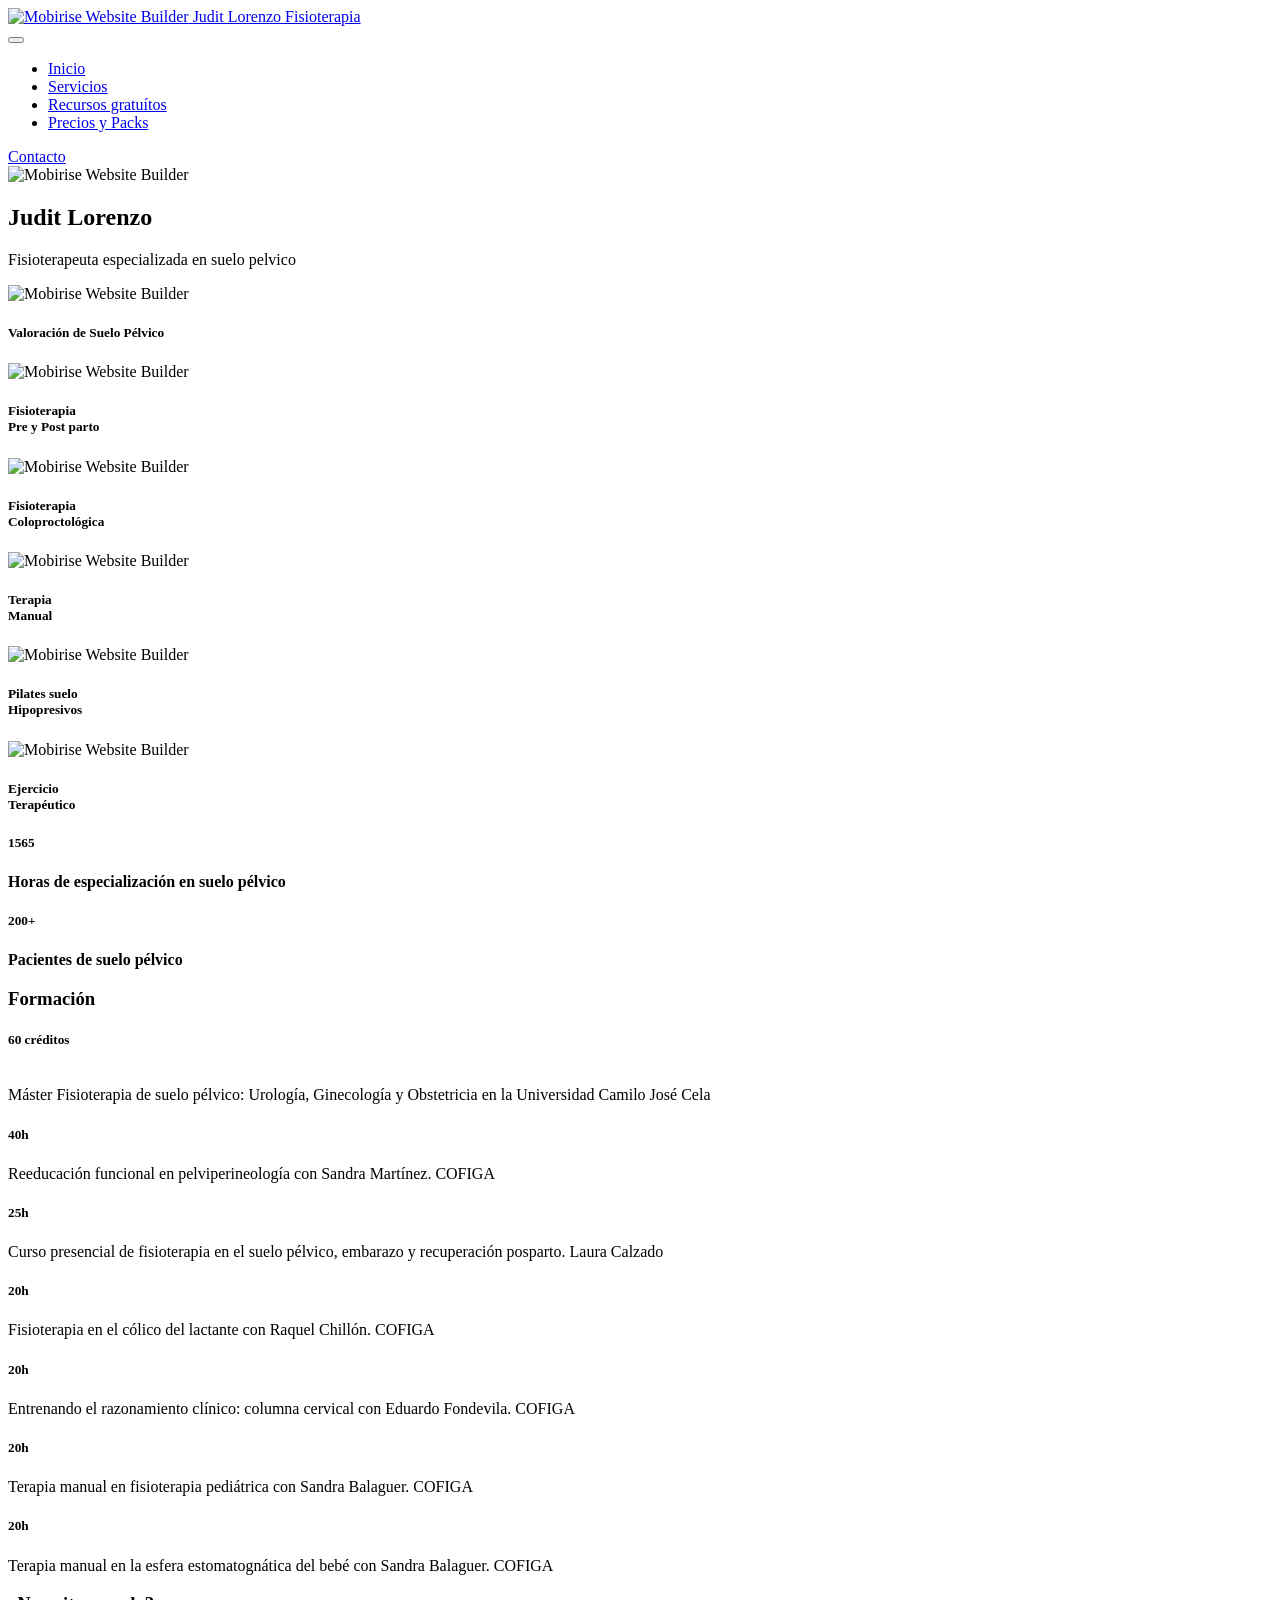
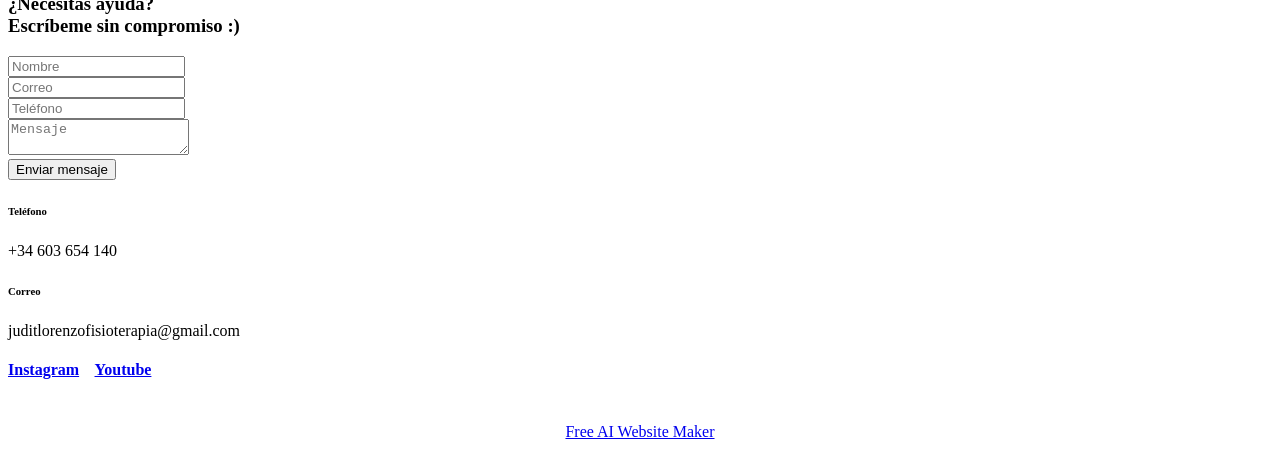
==== index.html @ fe15902c "Add files via upload" ====
<!DOCTYPE html>
<html  >
<head>
  <!-- Site made with Mobirise Website Builder v6.2.0, https://mobirise.com -->
  <meta charset="UTF-8">
  <meta http-equiv="X-UA-Compatible" content="IE=edge">
  <meta name="generator" content="Mobirise v6.2.0, mobirise.com">
  <meta name="viewport" content="width=device-width, initial-scale=1, minimum-scale=1">
  <link rel="shortcut icon" href="assets/images/jtg-logo-vf.png" type="image/x-icon">
  <meta name="description" content="">
  
  
  <title>Home</title>
  <link rel="stylesheet" href="assets/web/assets/mobirise-icons2/mobirise2.css">
  <link rel="stylesheet" href="assets/bootstrap/css/bootstrap.min.css">
  <link rel="stylesheet" href="assets/dropdown/css/style.css">
  <link rel="stylesheet" href="assets/theme/css/style.css">
  <link rel="preload" href="https://fonts.googleapis.com/css?family=Inter+Tight:100,200,300,400,500,600,700,800,900,100i,200i,300i,400i,500i,600i,700i,800i,900i&display=swap" as="style" onload="this.onload=null;this.rel='stylesheet'">
  <noscript><link rel="stylesheet" href="https://fonts.googleapis.com/css?family=Inter+Tight:100,200,300,400,500,600,700,800,900,100i,200i,300i,400i,500i,600i,700i,800i,900i&display=swap"></noscript>
  <link rel="preload" as="style" href="assets/mobirise/css/mbr-additional.css?v=PGxKVr"><link rel="stylesheet" href="assets/mobirise/css/mbr-additional.css?v=PGxKVr" type="text/css">

  
  
  
</head>
<body>
  
  <section data-bs-version="5.1" class="menu menu1 cid-vyQTu5bX63" once="menu" id="menu01-0">
	

	<nav class="navbar navbar-dropdown navbar-fixed-top navbar-expand-lg">
		<div class="container">
			<div class="navbar-brand">
				<span class="navbar-logo">
					<a href="https://mobiri.se">
						<img src="assets/images/jtg-logo-vf.png" alt="Mobirise Website Builder" style="height: 5rem;">
					</a>
				</span>
				<span class="navbar-caption-wrap"><a class="navbar-caption text-black display-4" href="https://mobiri.se">Judit Lorenzo Fisioterapia</a></span>
			</div>
			<button class="navbar-toggler" type="button" data-toggle="collapse" data-bs-toggle="collapse" data-target="#navbarSupportedContent" data-bs-target="#navbarSupportedContent" aria-controls="navbarNavAltMarkup" aria-expanded="false" aria-label="Toggle navigation">
				<div class="hamburger">
					<span></span>
					<span></span>
					<span></span>
					<span></span>
				</div>
			</button>
			<div class="collapse navbar-collapse" id="navbarSupportedContent">
				<ul class="navbar-nav nav-dropdown" data-app-modern-menu="true"><li class="nav-item">
						<a class="nav-link link text-black text-primary display-4" href="index.html">Inicio</a>
					</li>
					
					<li class="nav-item">
						<a class="nav-link link text-black text-primary display-4" href="servicios.html">Servicios</a>
					</li><li class="nav-item"><a class="nav-link link text-black text-primary display-4" href="Recursos gratuitos.html">Recursos gratuítos</a></li><li class="nav-item"><a class="nav-link link text-black text-primary display-4" href="preciosypacks.html">Precios y Packs</a></li></ul>
				
				<div class="navbar-buttons mbr-section-btn"><a class="btn btn-primary display-4" href="https://wa.me/34603654140">Contacto</a></div>
			</div>
		</div>
	</nav>
</section>

<section data-bs-version="5.1" class="header14 cid-vyQWUzgb5Q mbr-fullscreen" id="header14-2">

    

    
    

    <div class="container">
        <div class="row justify-content-center align-items-center">
            <div class="col-12 col-md-4 image-wrapper">
                <img src="assets/images/85119e10-e655-4ad8-b3c2-a283bb774eed-l0-001-26-4-2026-12-4.jpeg" alt="Mobirise Website Builder">
            </div>
            <div class="col-12 col-md">
                <div class="text-wrapper">
                    <h1 class="mbr-section-title mbr-fonts-style mb-3 display-2"><strong>Judit Lorenzo</strong></h1>
                    <p class="mbr-text mbr-fonts-style display-7">
                        Fisioterapeuta especializada en suelo pelvico</p>
                    
                </div>
            </div>
        </div>
    </div>
</section>

<section data-bs-version="5.1" class="features13 start cid-vyQYqeaRl0" id="features013-4">
    

<div class="container-fluid">
  <div class="row justify-content-center">
    <div class="col-12 content-head">
      
    </div>
  </div>
  <div class="row mbr-section-content">
    <div class="item features-image col-6 col-md-4 col-lg-2">
      <div class="item-wrapper">
        <div class="item-img">
          <img src="assets/images/sp-1.jpeg" alt="Mobirise Website Builder" title="" data-slide-to="0" data-bs-slide-to="0">
        </div>
        <div class="item-content align-left mt-3">
          <h5 class="item-title mbr-fonts-style mb-3 display-7">
            <strong>Valoración de Suelo&nbsp;</strong><strong>Pélvico</strong></h5>
          
          
        </div>
        
      </div>
    </div>
    <div class="item features-image col-6 col-md-4 col-lg-2">
      <div class="item-wrapper">
        <div class="item-img">
          <img src="assets/images/imagen1.png" alt="Mobirise Website Builder" title="" data-slide-to="1" data-bs-slide-to="1">
        </div>
        <div class="item-content align-left mt-3">
          <h5 class="item-title mbr-fonts-style mb-3 display-7">
            <strong>Fisioterapia</strong><br><strong>Pre y Post parto</strong></h5>
          
          
        </div>
        
      </div>
    </div>
    <div class="item features-image col-6 col-md-4 col-lg-2">
      <div class="item-wrapper">
        <div class="item-img">
          <img src="assets/images/masaje-teraputico-abdominal-clido.png" alt="Mobirise Website Builder" title="" data-slide-to="2" data-bs-slide-to="2">
        </div>
        <div class="item-content align-left mt-3">
          <h5 class="item-title mbr-fonts-style mb-3 display-7">
            <strong>Fisioterapia&nbsp;</strong><br><strong>Coloproctológica</strong></h5>
          
          
        </div>
        
      </div>
    </div>
    <div class="item features-image col-6 col-md-4 col-lg-2">
      <div class="item-wrapper">
        <div class="item-img">
          <img src="assets/images/mbr.jpg" alt="Mobirise Website Builder" title="" data-slide-to="3" data-bs-slide-to="3">
        </div>
        <div class="item-content align-left mt-3">
          <h5 class="item-title mbr-fonts-style mb-3 display-7">
            <strong>Terapia&nbsp;</strong><br><strong>Manual</strong></h5>
          
          
        </div>
        
      </div>
    </div>
    <div class="item features-image col-6 col-md-4 col-lg-2">
      <div class="item-wrapper">
        <div class="item-img">
          <img src="assets/images/whatsapp-image-2026-08-06-at-20.49.20.jpeg" alt="Mobirise Website Builder" title="" data-slide-to="4" data-bs-slide-to="4">
        </div>
        <div class="item-content align-left mt-3">
          <h5 class="item-title mbr-fonts-style mb-3 display-7"><strong>Pilates&nbsp;</strong><strong>suelo</strong><br><strong>Hipopresivos</strong></h5>
          
          
        </div>
        
      </div>
    </div>
    <div class="item features-image col-6 col-md-4 col-lg-2">
      <div class="item-wrapper">
        <div class="item-img">
          <img src="assets/images/whatsapp-image-2026-10-28-at-09.52.08.jpeg" alt="Mobirise Website Builder" title="" data-slide-to="5" data-bs-slide-to="5">
        </div>
        <div class="item-content align-left mt-3">
          <h5 class="item-title mbr-fonts-style mb-3 display-7">
            <strong>Ejercicio&nbsp;</strong><br><strong>Terapéutico</strong></h5>
          
          
        </div>
        
      </div>
    </div>

  </div>
</div>
</section>

<section data-bs-version="5.1" class="features10 cid-vzcuBkKwJf" id="features010-1j">
  

  
  
  <div class="container">
    
    <div class="row">
      <div class="item features-without-image col-12 col-md-6 col-lg-6">
        <div class="item-wrapper">
          <div class="card-box align-left">
            
            <h5 class="card-title mbr-fonts-style display-1">
              <strong>1565</strong>
            </h5>
            <p class="card-text mbr-fonts-style mb-3 display-7"><strong>
              Horas de especialización en suelo pélvico
            </strong></p>
            
          </div>
        </div>
      </div>
      
      <div class="item features-without-image col-12 col-md-6 col-lg-6">
        <div class="item-wrapper">
          <div class="card-box align-left">
            
            <h5 class="card-title mbr-fonts-style display-1">
              <strong>200+</strong></h5>
            <p class="card-text mbr-fonts-style mb-3 display-7"><strong>
              Pacientes de suelo pélvico
            </strong></p>
            
          </div>
        </div>
      </div>
    </div>
  </div>
</section>

<section data-bs-version="5.1" class="list03 cid-vzatIzhIYm" id="list03-t">
  
  <div class="container">
    <div class="row justify-content-center">
      <div class="col-12 mb-5 content-head">
        <h3 class="mbr-section-title mbr-fonts-style align-center mb-0 display-2">
          <strong>Formación</strong></h3>
        
      </div>
    </div>

    <div class="row justify-content-left item features-without-image mt-0 mb-5 active">
      <div class="col-12 col-md-12 col-lg-3">
        <h5 class="mbr-card-title mbr-fonts-style mt-0 mb-3 display-7"><strong>60 créditos</strong><strong><br></strong><strong><br></strong></h5>
      </div>
      <div class="col-md-12 col-lg-8 item-wrapper">
        <p class="mbr-text mbr-fonts-style mt-0 mb-0 display-7">
          Máster Fisioterapia de suelo pélvico: Urología, Ginecología y Obstetricia en la Universidad Camilo José Cela
        </p>
      </div>
    </div>
    <div class="row justify-content-left item features-without-image mt-0 mb-5">
      <div class="col-12 col-md-12 col-lg-3">
        <h5 class="mbr-card-title mbr-fonts-style mt-0 mb-3 display-7">
          <strong>40h</strong></h5>
      </div>
      <div class="col-md-12 col-lg-8 item-wrapper">
        <p class="mbr-text mbr-fonts-style mt-0 mb-0 display-7">
          Reeducación funcional en pelviperineología con Sandra Martínez. COFIGA</p>
      </div>
    </div>
    <div class="row justify-content-left item features-without-image mt-0 mb-5">
      <div class="col-12 col-md-12 col-lg-3">
        <h5 class="mbr-card-title mbr-fonts-style mt-0 mb-3 display-7">
          <strong>25h</strong></h5>
      </div>
      <div class="col-md-12 col-lg-8 item-wrapper">
        <p class="mbr-text mbr-fonts-style mt-0 mb-0 display-7">Curso presencial de fisioterapia en el suelo pélvico, embarazo y recuperación posparto. Laura Calzado<a href="http://mobiri.se" class="text-black"><br></a>
        </p>
      </div>
    </div><div class="row justify-content-left item features-without-image mt-0 mb-5">
      <div class="col-12 col-md-12 col-lg-3">
        <h5 class="mbr-card-title mbr-fonts-style mt-0 mb-3 display-7">
          <strong>20h</strong></h5>
      </div>
      <div class="col-md-12 col-lg-8 item-wrapper">
        <p class="mbr-text mbr-fonts-style mt-0 mb-0 display-7">Fisioterapia en el cólico del lactante con Raquel Chillón. COFIGA<a href="http://mobiri.se" class="text-black"><br></a>
        </p>
      </div>
    </div><div class="row justify-content-left item features-without-image mt-0 mb-5">
      <div class="col-12 col-md-12 col-lg-3">
        <h5 class="mbr-card-title mbr-fonts-style mt-0 mb-3 display-7">
          <strong>20h</strong></h5>
      </div>
      <div class="col-md-12 col-lg-8 item-wrapper">
        <p class="mbr-text mbr-fonts-style mt-0 mb-0 display-7">Entrenando el razonamiento clínico: columna cervical con Eduardo Fondevila. COFIGA<a href="http://mobiri.se" class="text-black"><br></a>
        </p>
      </div>
    </div><div class="row justify-content-left item features-without-image mt-0 mb-5">
      <div class="col-12 col-md-12 col-lg-3">
        <h5 class="mbr-card-title mbr-fonts-style mt-0 mb-3 display-7">
          <strong>20h</strong></h5>
      </div>
      <div class="col-md-12 col-lg-8 item-wrapper">
        <p class="mbr-text mbr-fonts-style mt-0 mb-0 display-7">Terapia manual en fisioterapia pediátrica con Sandra Balaguer. COFIGA<a href="http://mobiri.se" class="text-black"><br></a>
        </p>
      </div>
    </div><div class="row justify-content-left item features-without-image mt-0 mb-5">
      <div class="col-12 col-md-12 col-lg-3">
        <h5 class="mbr-card-title mbr-fonts-style mt-0 mb-3 display-7">
          <strong>20h</strong></h5>
      </div>
      <div class="col-md-12 col-lg-8 item-wrapper">
        <p class="mbr-text mbr-fonts-style mt-0 mb-0 display-7">Terapia manual en la esfera estomatognática del bebé con Sandra Balaguer. COFIGA<a href="http://mobiri.se" class="text-black"><br></a>
        </p>
      </div>
    </div>

  </div>
</section>

<section data-bs-version="5.1" class="form5 cid-vyR4i1MMKw" id="form02-8">
    
    
    <div class="container">
        <div class="row justify-content-center">
            <div class="col-12 content-head">
                <div class="mbr-section-head mb-5">
                    <h3 class="mbr-section-title mbr-fonts-style align-center mb-0 display-5">
                        <strong>¿Necesitas ayuda?</strong><br><strong>Escríbeme sin compromiso :)</strong></h3>
                    
                </div>
            </div>
        </div>
        <div class="row justify-content-center">
            <div class="col-lg-8 mx-auto mbr-form" data-form-type="formoid">
                <form action="https://mobirise.eu/" method="POST" class="mbr-form form-with-styler" data-form-title="Form Name"><input type="hidden" name="email" data-form-email="true" value="kMcA92VhmHOfBrlUn6KtaJfV3tLGdIR4Z+uISLreZ6bgMjOB5z/FW7j7rMlIwLs6tcYVinYols1IM6iJmzIeqPniiqkHa5W0nulYJ3Y3qZzkjA7Ic03p7k1HeWoVJUF7">
                    <div class="row">
                        <div hidden="hidden" data-form-alert="" class="alert alert-success col-12">Enhorabuena por dar este paso! Contestaremos lo antes posible :)</div>
                        <div hidden="hidden" data-form-alert-danger="" class="alert alert-danger col-12">
                            Oops...! some problem!
                        </div>
                    </div>
                    <div class="dragArea row">
                        <div class="col-md col-sm-12 form-group mb-3" data-for="name">
                            <input type="text" name="name" placeholder="Nombre" data-form-field="name" class="form-control" value="" id="name-form02-8">
                        </div>
                        <div class="col-md col-sm-12 form-group mb-3" data-for="email">
                            <input type="email" name="email" placeholder="Correo" data-form-field="email" class="form-control" value="" id="email-form02-8">
                        </div>
                        <div class="col-12 form-group mb-3" data-for="phone">
                            <input type="tel" name="phone" placeholder="Teléfono" data-form-field="phone" class="form-control" value="" id="phone-form02-8">
                        </div>
                        <div class="col-12 form-group mb-3" data-for="textarea">
                            <textarea name="textarea" placeholder="Mensaje" data-form-field="textarea" class="form-control" id="textarea-form02-8"></textarea>
                        </div>
                        <div class="col-lg-12 col-md-12 col-sm-12 align-center mbr-section-btn"><button type="submit" class="btn btn-primary display-7">Enviar mensaje</button></div>
                    </div>
                </form>
            </div>
        </div>
    </div>
</section>

<section data-bs-version="5.1" class="contacts01 cid-vyR4eeDBc5" id="contacts01-6">
    

    
    
    <div class="container">
        <div class="row justify-content-center">
            <div class="col-12 content-head">
                
            </div>
        </div>
        <div class="row">
            <div class="item features-without-image col-12 col-md-6 active">
                <div class="item-wrapper">
                    <div class="text-wrapper">
                        <h6 class="card-title mbr-fonts-style mb-3 display-5">
                            <strong>Teléfono</strong></h6>
                        <p class="mbr-text mbr-fonts-style display-7">+34 603 654 140</p>
                    </div>
                </div>
            </div>
            <div class="item features-without-image col-12 col-md-6">
                <div class="item-wrapper">
                    <div class="text-wrapper">
                        <h6 class="card-title mbr-fonts-style mb-3 display-5">
                            <strong>Correo</strong></h6>
                        <p class="mbr-text mbr-fonts-style display-7">juditlorenzofisioterapia@gmail.com</p>
                    </div>
                </div>
            </div>
            
            
        </div>
    </div>
</section>

<section data-bs-version="5.1" class="article11 cid-vzcldWIIG2" id="article11-14">
    

    
    
    <div class="container">
        <div class="row justify-content-center">
            <div class="title col-md-12 col-lg-10">
                
                <h4 class="mbr-section-subtitle align-center mbr-fonts-style mt-4 display-7"><p><a href="https://www.instagram.com/judit.fisio/" class="text-black" target="_blank">Instagram</a>&nbsp;&nbsp;&nbsp;&nbsp;<a href="https://youtube.com/@juditlorenzofisioterapia?si=HVAIcU7Gv_GedjCY" class="text-black" target="_blank">Youtube</a></p></h4>
                
            </div>
        </div>
    </div>
</section><section class="display-7" style="padding: 0;align-items: center;justify-content: center;flex-wrap: wrap;    align-content: center;display: flex;position: relative;height: 4rem;"><a href="https://mobiri.se/" style="flex: 1 1;height: 4rem;position: absolute;width: 100%;z-index: 1;"><img alt="" style="height: 4rem;" src="[data-uri]"></a><p style="margin: 0;text-align: center;" class="display-7">&#8204;</p><a style="z-index:1" href="https://mobirise.com/builder/ai-website-maker.html">Free AI Website Maker</a></section><script src="assets/bootstrap/js/bootstrap.bundle.min.js"></script>  <script src="assets/smoothscroll/smooth-scroll.js"></script>  <script src="assets/ytplayer/index.js"></script>  <script src="assets/dropdown/js/navbar-dropdown.js"></script>  <script src="assets/theme/js/script.js"></script>  <script src="assets/formoid/formoid.min.js"></script>  
  
  
</body>
</html>
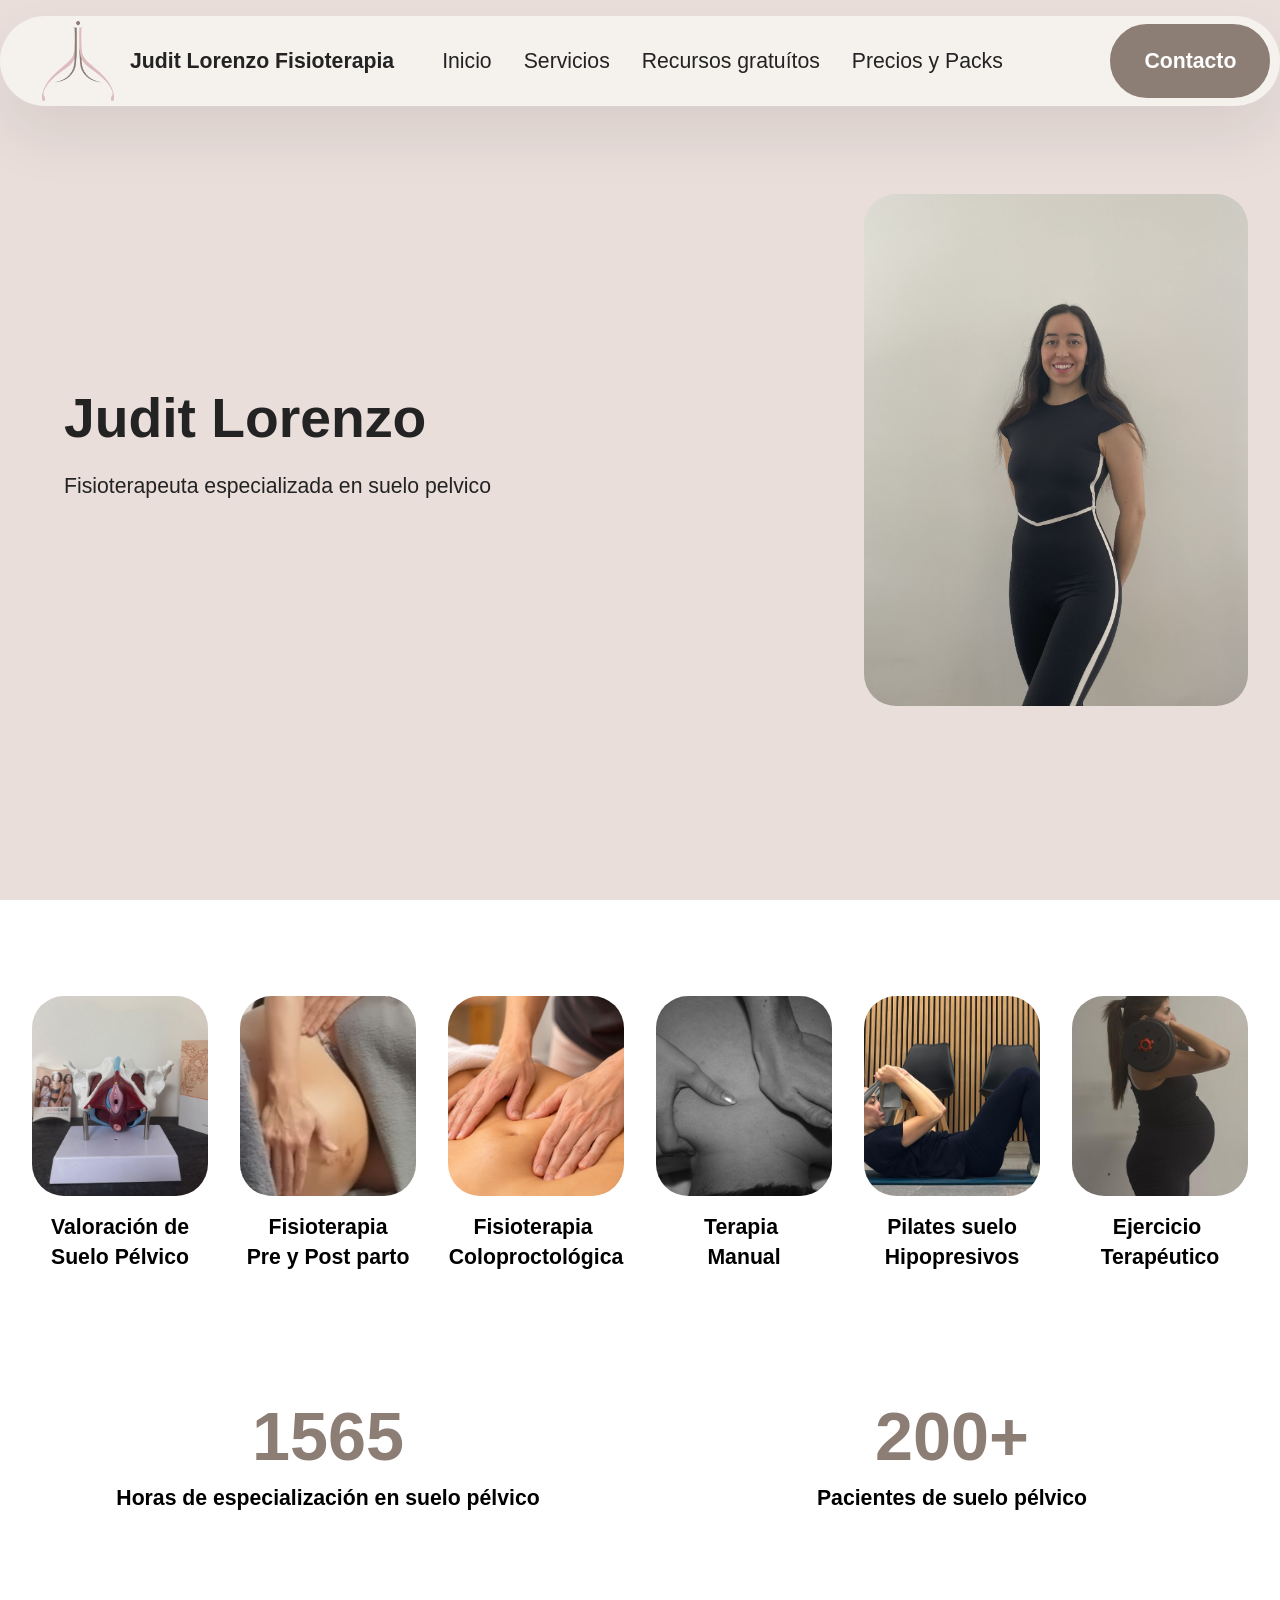
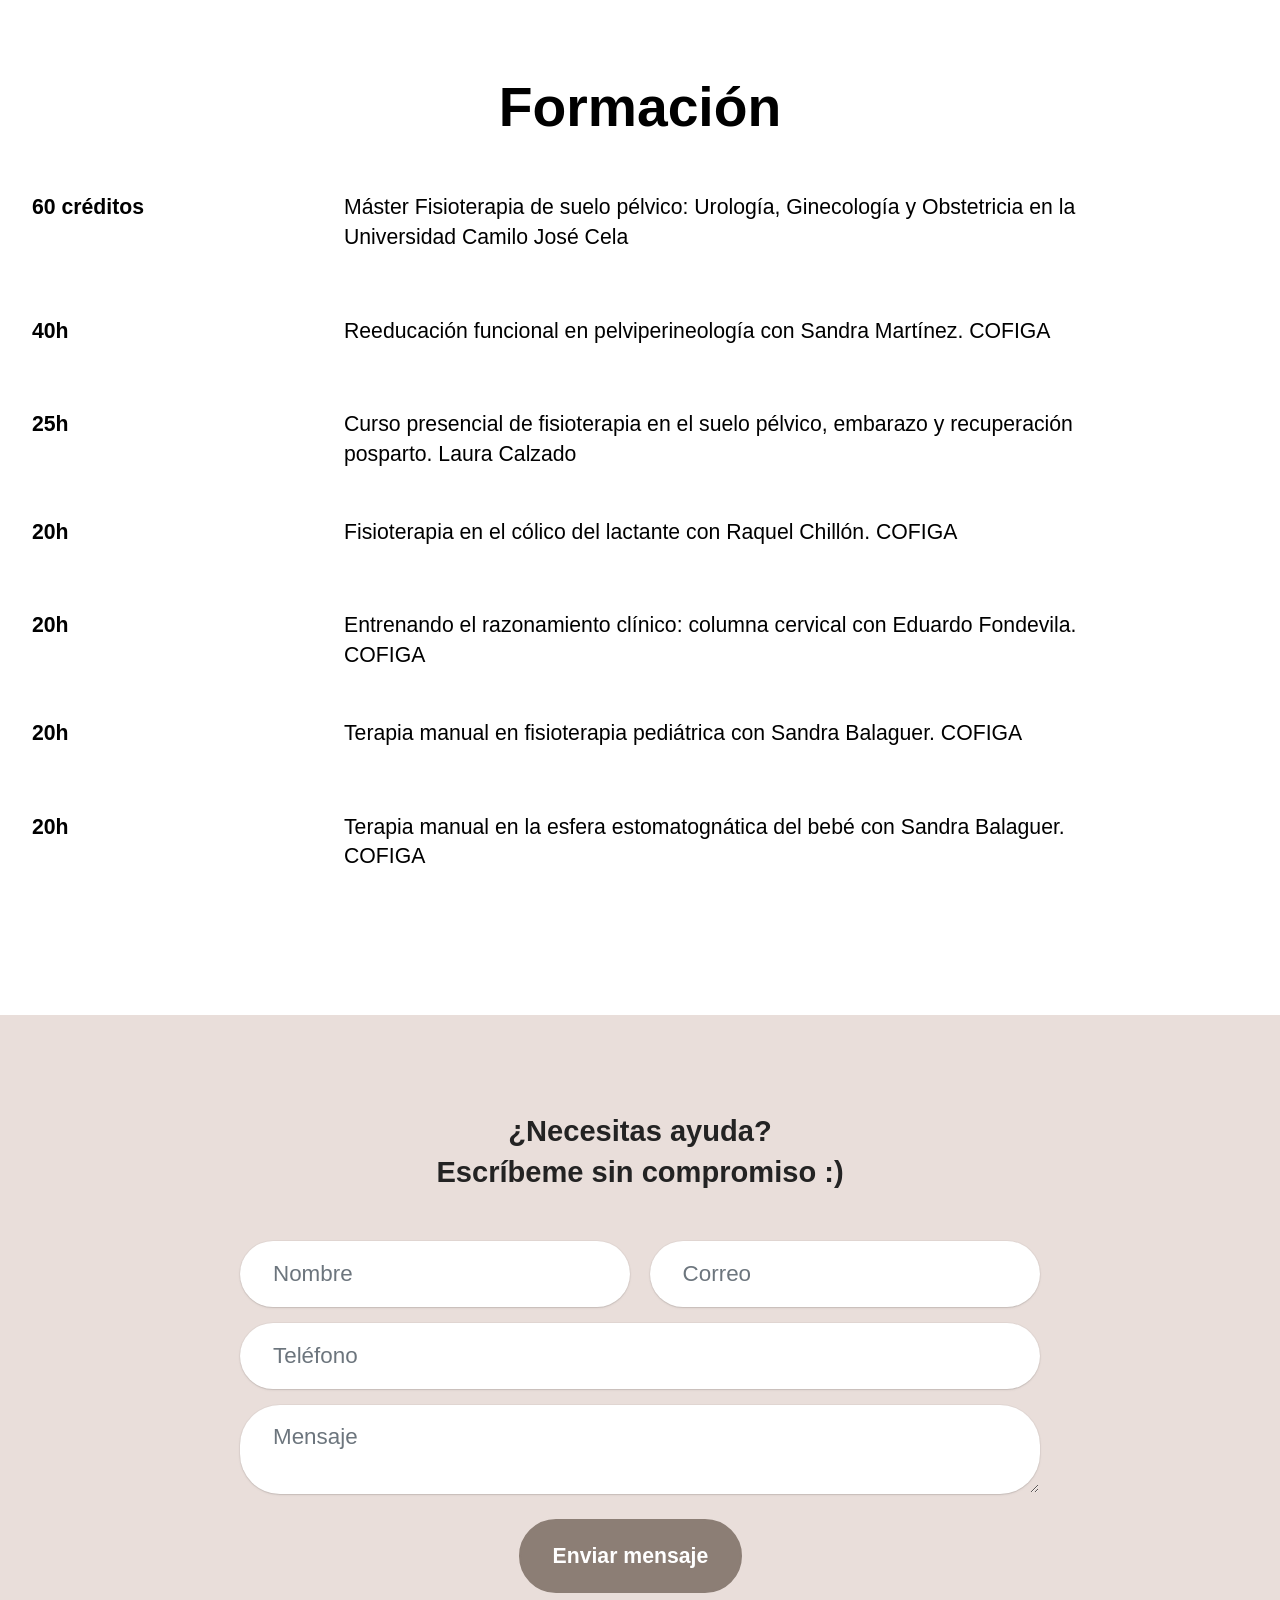
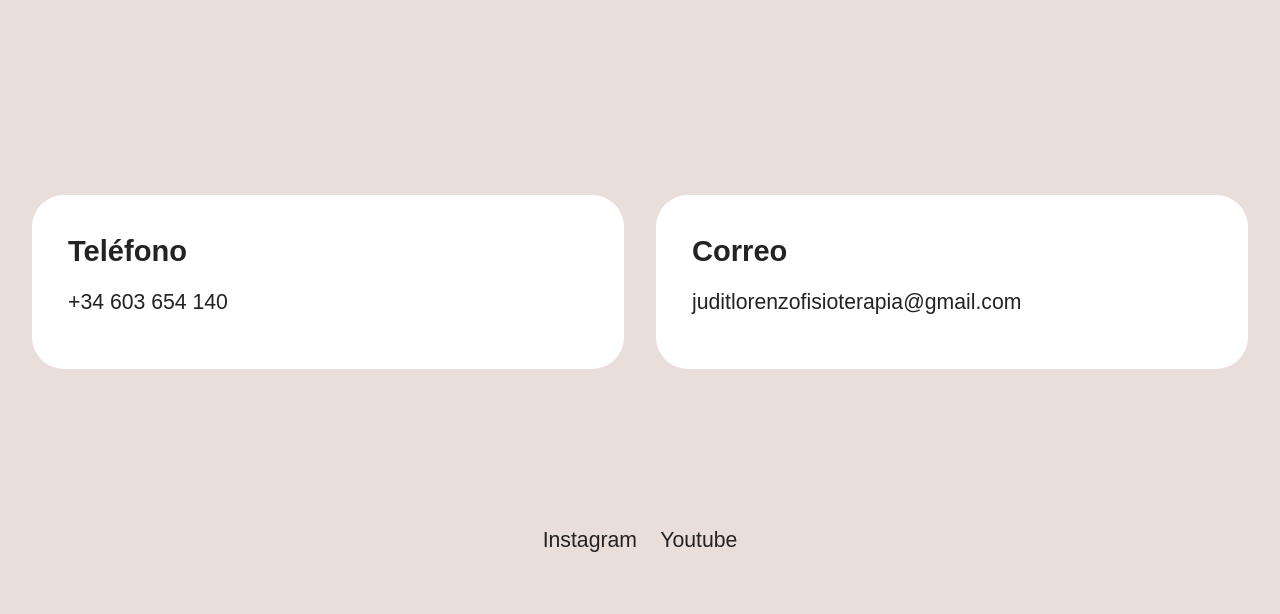
==== commit 446b18dd: "index.html" ====
--- a/index.html
+++ b/index.html
@@ -32,7 +32,7 @@
 		<div class="container">
 			<div class="navbar-brand">
 				<span class="navbar-logo">
-					<a href="https://mobiri.se">
+					<a href="index.html">
 						<img src="assets/images/jtg-logo-vf.png" alt="Mobirise Website Builder" style="height: 5rem;">
 					</a>
 				</span>
@@ -397,8 +397,8 @@
             </div>
         </div>
     </div>
-</section><section class="display-7" style="padding: 0;align-items: center;justify-content: center;flex-wrap: wrap;    align-content: center;display: flex;position: relative;height: 4rem;"><a href="https://mobiri.se/" style="flex: 1 1;height: 4rem;position: absolute;width: 100%;z-index: 1;"><img alt="" style="height: 4rem;" src="[data-uri]"></a><p style="margin: 0;text-align: center;" class="display-7">&#8204;</p><a style="z-index:1" href="https://mobirise.com/builder/ai-website-maker.html">Free AI Website Maker</a></section><script src="assets/bootstrap/js/bootstrap.bundle.min.js"></script>  <script src="assets/smoothscroll/smooth-scroll.js"></script>  <script src="assets/ytplayer/index.js"></script>  <script src="assets/dropdown/js/navbar-dropdown.js"></script>  <script src="assets/theme/js/script.js"></script>  <script src="assets/formoid/formoid.min.js"></script>  
+<script src="assets/bootstrap/js/bootstrap.bundle.min.js"></script>  <script src="assets/smoothscroll/smooth-scroll.js"></script>  <script src="assets/ytplayer/index.js"></script>  <script src="assets/dropdown/js/navbar-dropdown.js"></script>  <script src="assets/theme/js/script.js"></script>  <script src="assets/formoid/formoid.min.js"></script>  
   
   
 </body>
-</html>+</html>
--- a/assets/web/assets/mobirise-icons2/mobirise2.css
+++ b/assets/web/assets/mobirise-icons2/mobirise2.css
@@ -0,0 +1,499 @@
+@font-face {
+  font-family: 'Moririse2';
+  font-display: swap;
+  src:  url('mobirise2.eot?f2bix4');
+  src:  url('mobirise2.eot?f2bix4#iefix') format('embedded-opentype'),
+    url('mobirise2.woff2?f2bix4') format('woff2'),
+    url('mobirise2.woff?f2bix4') format('woff'),
+    url('mobirise2.ttf?f2bix4') format('truetype'),
+    url('mobirise2.svg?f2bix4#mobirise2') format('svg');
+  font-weight: normal;
+  font-style: normal;
+}
+
+[class^="mobi-"], [class*=" mobi-"] {
+  /* use !important to prevent issues with browser extensions that change fonts */
+  font-family: 'Moririse2' !important;
+  speak: none;
+  font-style: normal;
+  font-weight: normal;
+  font-variant: normal;
+  text-transform: none;
+  line-height: 1;
+
+  /* Better Font Rendering =========== */
+  -webkit-font-smoothing: antialiased;
+  -moz-osx-font-smoothing: grayscale;
+}
+
+.mobi-mbri-add-submenu:before {
+  content: "\e900";
+}
+.mobi-mbri-alert:before {
+  content: "\e901";
+}
+.mobi-mbri-align-center:before {
+  content: "\e902";
+}
+.mobi-mbri-align-justify:before {
+  content: "\e903";
+}
+.mobi-mbri-align-left:before {
+  content: "\e904";
+}
+.mobi-mbri-align-right:before {
+  content: "\e905";
+}
+.mobi-mbri-android:before {
+  content: "\e906";
+}
+.mobi-mbri-apple:before {
+  content: "\e907";
+}
+.mobi-mbri-arrow-down:before {
+  content: "\e908";
+}
+.mobi-mbri-arrow-next:before {
+  content: "\e909";
+}
+.mobi-mbri-arrow-prev:before {
+  content: "\e90a";
+}
+.mobi-mbri-arrow-up:before {
+  content: "\e90b";
+}
+.mobi-mbri-bold:before {
+  content: "\e90c";
+}
+.mobi-mbri-bookmark:before {
+  content: "\e90d";
+}
+.mobi-mbri-bootstrap:before {
+  content: "\e90e";
+}
+.mobi-mbri-briefcase:before {
+  content: "\e90f";
+}
+.mobi-mbri-browse:before {
+  content: "\e910";
+}
+.mobi-mbri-bulleted-list:before {
+  content: "\e911";
+}
+.mobi-mbri-calendar:before {
+  content: "\e912";
+}
+.mobi-mbri-camera:before {
+  content: "\e913";
+}
+.mobi-mbri-cart-add:before {
+  content: "\e914";
+}
+.mobi-mbri-cart-full:before {
+  content: "\e915";
+}
+.mobi-mbri-cash:before {
+  content: "\e916";
+}
+.mobi-mbri-change-style:before {
+  content: "\e917";
+}
+.mobi-mbri-chat:before {
+  content: "\e918";
+}
+.mobi-mbri-clock:before {
+  content: "\e919";
+}
+.mobi-mbri-close:before {
+  content: "\e91a";
+}
+.mobi-mbri-cloud:before {
+  content: "\e91b";
+}
+.mobi-mbri-code:before {
+  content: "\e91c";
+}
+.mobi-mbri-contact-form:before {
+  content: "\e91d";
+}
+.mobi-mbri-credit-card:before {
+  content: "\e91e";
+}
+.mobi-mbri-cursor-click:before {
+  content: "\e91f";
+}
+.mobi-mbri-cust-feedback:before {
+  content: "\e920";
+}
+.mobi-mbri-database:before {
+  content: "\e921";
+}
+.mobi-mbri-delivery:before {
+  content: "\e922";
+}
+.mobi-mbri-desktop:before {
+  content: "\e923";
+}
+.mobi-mbri-devices:before {
+  content: "\e924";
+}
+.mobi-mbri-down:before {
+  content: "\e925";
+}
+.mobi-mbri-download-2:before {
+  content: "\e926";
+}
+.mobi-mbri-download:before {
+  content: "\e927";
+}
+.mobi-mbri-drag-n-drop-2:before {
+  content: "\e928";
+}
+.mobi-mbri-drag-n-drop:before {
+  content: "\e929";
+}
+.mobi-mbri-edit-2:before {
+  content: "\e92a";
+}
+.mobi-mbri-edit:before {
+  content: "\e92b";
+}
+.mobi-mbri-error:before {
+  content: "\e92c";
+}
+.mobi-mbri-extension:before {
+  content: "\e92d";
+}
+.mobi-mbri-features:before {
+  content: "\e92e";
+}
+.mobi-mbri-file:before {
+  content: "\e92f";
+}
+.mobi-mbri-flag:before {
+  content: "\e930";
+}
+.mobi-mbri-folder:before {
+  content: "\e931";
+}
+.mobi-mbri-gift:before {
+  content: "\e932";
+}
+.mobi-mbri-github:before {
+  content: "\e933";
+}
+.mobi-mbri-globe-2:before {
+  content: "\e934";
+}
+.mobi-mbri-globe:before {
+  content: "\e935";
+}
+.mobi-mbri-growing-chart:before {
+  content: "\e936";
+}
+.mobi-mbri-hearth:before {
+  content: "\e937";
+}
+.mobi-mbri-help:before {
+  content: "\e938";
+}
+.mobi-mbri-home:before {
+  content: "\e939";
+}
+.mobi-mbri-hot-cup:before {
+  content: "\e93a";
+}
+.mobi-mbri-idea:before {
+  content: "\e93b";
+}
+.mobi-mbri-image-gallery:before {
+  content: "\e93c";
+}
+.mobi-mbri-image-slider:before {
+  content: "\e93d";
+}
+.mobi-mbri-info:before {
+  content: "\e93e";
+}
+.mobi-mbri-italic:before {
+  content: "\e93f";
+}
+.mobi-mbri-key:before {
+  content: "\e940";
+}
+.mobi-mbri-laptop:before {
+  content: "\e941";
+}
+.mobi-mbri-layers:before {
+  content: "\e942";
+}
+.mobi-mbri-left-right:before {
+  content: "\e943";
+}
+.mobi-mbri-left:before {
+  content: "\e944";
+}
+.mobi-mbri-letter:before {
+  content: "\e945";
+}
+.mobi-mbri-like:before {
+  content: "\e946";
+}
+.mobi-mbri-link:before {
+  content: "\e947";
+}
+.mobi-mbri-lock:before {
+  content: "\e948";
+}
+.mobi-mbri-login:before {
+  content: "\e949";
+}
+.mobi-mbri-logout:before {
+  content: "\e94a";
+}
+.mobi-mbri-magic-stick:before {
+  content: "\e94b";
+}
+.mobi-mbri-map-pin:before {
+  content: "\e94c";
+}
+.mobi-mbri-menu:before {
+  content: "\e94d";
+}
+.mobi-mbri-mobile-2:before {
+  content: "\e94e";
+}
+.mobi-mbri-mobile-horizontal:before {
+  content: "\e94f";
+}
+.mobi-mbri-mobile:before {
+  content: "\e950";
+}
+.mobi-mbri-mobirise:before {
+  content: "\e951";
+}
+.mobi-mbri-more-horizontal:before {
+  content: "\e952";
+}
+.mobi-mbri-more-vertical:before {
+  content: "\e953";
+}
+.mobi-mbri-music:before {
+  content: "\e954";
+}
+.mobi-mbri-new-file:before {
+  content: "\e955";
+}
+.mobi-mbri-numbered-list:before {
+  content: "\e956";
+}
+.mobi-mbri-opened-folder:before {
+  content: "\e957";
+}
+.mobi-mbri-pages:before {
+  content: "\e958";
+}
+.mobi-mbri-paper-plane:before {
+  content: "\e959";
+}
+.mobi-mbri-paperclip:before {
+  content: "\e95a";
+}
+.mobi-mbri-phone:before {
+  content: "\e95b";
+}
+.mobi-mbri-photo:before {
+  content: "\e95c";
+}
+.mobi-mbri-photos:before {
+  content: "\e95d";
+}
+.mobi-mbri-pin:before {
+  content: "\e95e";
+}
+.mobi-mbri-play:before {
+  content: "\e95f";
+}
+.mobi-mbri-plus:before {
+  content: "\e960";
+}
+.mobi-mbri-preview:before {
+  content: "\e961";
+}
+.mobi-mbri-print:before {
+  content: "\e962";
+}
+.mobi-mbri-protect:before {
+  content: "\e963";
+}
+.mobi-mbri-question:before {
+  content: "\e964";
+}
+.mobi-mbri-quote-left:before {
+  content: "\e965";
+}
+.mobi-mbri-quote-right:before {
+  content: "\e966";
+}
+.mobi-mbri-redo:before {
+  content: "\e967";
+}
+.mobi-mbri-refresh:before {
+  content: "\e968";
+}
+.mobi-mbri-responsive-2:before {
+  content: "\e969";
+}
+.mobi-mbri-responsive:before {
+  content: "\e96a";
+}
+.mobi-mbri-right:before {
+  content: "\e96b";
+}
+.mobi-mbri-rocket:before {
+  content: "\e96c";
+}
+.mobi-mbri-sad-face:before {
+  content: "\e96d";
+}
+.mobi-mbri-sale:before {
+  content: "\e96e";
+}
+.mobi-mbri-save:before {
+  content: "\e96f";
+}
+.mobi-mbri-search:before {
+  content: "\e970";
+}
+.mobi-mbri-setting-2:before {
+  content: "\e971";
+}
+.mobi-mbri-setting-3:before {
+  content: "\e972";
+}
+.mobi-mbri-setting:before {
+  content: "\e973";
+}
+.mobi-mbri-share:before {
+  content: "\e974";
+}
+.mobi-mbri-shopping-bag:before {
+  content: "\e975";
+}
+.mobi-mbri-shopping-basket:before {
+  content: "\e976";
+}
+.mobi-mbri-shopping-cart:before {
+  content: "\e977";
+}
+.mobi-mbri-sites:before {
+  content: "\e978";
+}
+.mobi-mbri-smile-face:before {
+  content: "\e979";
+}
+.mobi-mbri-speed:before {
+  content: "\e97a";
+}
+.mobi-mbri-star:before {
+  content: "\e97b";
+}
+.mobi-mbri-success:before {
+  content: "\e97c";
+}
+.mobi-mbri-sun:before {
+  content: "\e97d";
+}
+.mobi-mbri-sun2:before {
+  content: "\e97e";
+}
+.mobi-mbri-tablet-vertical:before {
+  content: "\e97f";
+}
+.mobi-mbri-tablet:before {
+  content: "\e980";
+}
+.mobi-mbri-target:before {
+  content: "\e981";
+}
+.mobi-mbri-timer:before {
+  content: "\e982";
+}
+.mobi-mbri-to-ftp:before {
+  content: "\e983";
+}
+.mobi-mbri-to-local-drive:before {
+  content: "\e984";
+}
+.mobi-mbri-touch-swipe:before {
+  content: "\e985";
+}
+.mobi-mbri-touch:before {
+  content: "\e986";
+}
+.mobi-mbri-trash:before {
+  content: "\e987";
+}
+.mobi-mbri-underline:before {
+  content: "\e988";
+}
+.mobi-mbri-undo:before {
+  content: "\e989";
+}
+.mobi-mbri-unlink:before {
+  content: "\e98a";
+}
+.mobi-mbri-unlock:before {
+  content: "\e98b";
+}
+.mobi-mbri-up-down:before {
+  content: "\e98c";
+}
+.mobi-mbri-up:before {
+  content: "\e98d";
+}
+.mobi-mbri-update:before {
+  content: "\e98e";
+}
+.mobi-mbri-upload-2:before {
+  content: "\e98f";
+}
+.mobi-mbri-upload:before {
+  content: "\e990";
+}
+.mobi-mbri-user-2:before {
+  content: "\e991";
+}
+.mobi-mbri-user:before {
+  content: "\e992";
+}
+.mobi-mbri-users:before {
+  content: "\e993";
+}
+.mobi-mbri-video-play:before {
+  content: "\e994";
+}
+.mobi-mbri-video:before {
+  content: "\e995";
+}
+.mobi-mbri-watch:before {
+  content: "\e996";
+}
+.mobi-mbri-website-theme-2:before {
+  content: "\e997";
+}
+.mobi-mbri-website-theme:before {
+  content: "\e998";
+}
+.mobi-mbri-wifi:before {
+  content: "\e999";
+}
+.mobi-mbri-windows:before {
+  content: "\e99a";
+}
+.mobi-mbri-zoom-in:before {
+  content: "\e99b";
+}
+.mobi-mbri-zoom-out:before {
+  content: "\e99c";
+}
--- a/assets/dropdown/css/style.css
+++ b/assets/dropdown/css/style.css
@@ -0,0 +1,265 @@
+.navbar-dropdown {
+  left: 0;
+  padding: 0;
+  position: absolute;
+  right: 0;
+  top: 0;
+  transition: all 0.45s ease;
+  z-index: 1030;
+  background: #282828; }
+  .navbar-dropdown .navbar-logo {
+    margin-right: 0.8rem;
+    transition: margin 0.3s ease-in-out;
+    vertical-align: middle; }
+    .navbar-dropdown .navbar-logo img {
+      height: 3.125rem;
+      transition: all 0.3s ease-in-out; }
+    .navbar-dropdown .navbar-logo.mbr-iconfont {
+      font-size: 3.125rem;
+      line-height: 3.125rem; }
+  .navbar-dropdown .navbar-caption {
+    font-weight: 700;
+    white-space: normal;
+    vertical-align: -4px;
+    line-height: 3.125rem !important; }
+    .navbar-dropdown .navbar-caption, .navbar-dropdown .navbar-caption:hover {
+      color: inherit;
+      text-decoration: none; }
+  .navbar-dropdown .mbr-iconfont + .navbar-caption {
+    vertical-align: -1px; }
+  .navbar-dropdown.navbar-fixed-top {
+    position: fixed; }
+  .navbar-dropdown .navbar-brand span {
+    vertical-align: -4px; }
+  .navbar-dropdown.bg-color.transparent {
+    background: none; }
+  .navbar-dropdown.navbar-short .navbar-brand {
+    padding: 0.625rem 0; }
+    .navbar-dropdown.navbar-short .navbar-brand span {
+      vertical-align: -1px; }
+  .navbar-dropdown.navbar-short .navbar-caption {
+    line-height: 2.375rem !important;
+    vertical-align: -2px; }
+  .navbar-dropdown.navbar-short .navbar-logo {
+    margin-right: 0.5rem; }
+    .navbar-dropdown.navbar-short .navbar-logo img {
+      height: 2.375rem; }
+    .navbar-dropdown.navbar-short .navbar-logo.mbr-iconfont {
+      font-size: 2.375rem;
+      line-height: 2.375rem; }
+  .navbar-dropdown.navbar-short .mbr-table-cell {
+    height: 3.625rem; }
+  .navbar-dropdown .navbar-close {
+    left: 0.6875rem;
+    position: fixed;
+    top: 0.75rem;
+    z-index: 1000; }
+  .navbar-dropdown .hamburger-icon {
+    content: "";
+    display: inline-block;
+    vertical-align: middle;
+    width: 16px;
+    -webkit-box-shadow: 0 -6px 0 1px #282828,0 0 0 1px #282828,0 6px 0 1px #282828;
+    -moz-box-shadow: 0 -6px 0 1px #282828,0 0 0 1px #282828,0 6px 0 1px #282828;
+    box-shadow: 0 -6px 0 1px #282828,0 0 0 1px #282828,0 6px 0 1px #282828; }
+
+.dropdown-menu .dropdown-toggle[data-toggle="dropdown-submenu"]::after {
+  border-bottom: 0.35em solid transparent;
+  border-left: 0.35em solid;
+  border-right: 0;
+  border-top: 0.35em solid transparent;
+  margin-left: 0.3rem; }
+
+.dropdown-menu .dropdown-item:focus {
+  outline: 0; }
+
+.nav-dropdown {
+  font-size: 0.75rem;
+  font-weight: 500;
+  height: auto !important; }
+  .nav-dropdown .nav-btn {
+    padding-left: 1rem; }
+  .nav-dropdown .link {
+    margin: .667em 1.667em;
+    font-weight: 500;
+    padding: 0;
+    transition: color .2s ease-in-out; }
+    .nav-dropdown .link.dropdown-toggle {
+      margin-right: 2.583em; }
+      .nav-dropdown .link.dropdown-toggle::after {
+        margin-left: .25rem;
+        border-top: 0.35em solid;
+        border-right: 0.35em solid transparent;
+        border-left: 0.35em solid transparent;
+        border-bottom: 0; }
+      .nav-dropdown .link.dropdown-toggle[aria-expanded="true"] {
+        margin: 0;
+        padding: 0.667em 3.263em  0.667em 1.667em; }
+  .nav-dropdown .link::after,
+  .nav-dropdown .dropdown-item::after {
+    color: inherit; }
+  .nav-dropdown .btn {
+    font-size: 0.75rem;
+    font-weight: 700;
+    letter-spacing: 0;
+    margin-bottom: 0;
+    padding-left: 1.25rem;
+    padding-right: 1.25rem; }
+  .nav-dropdown .dropdown-menu {
+    border-radius: 0;
+    border: 0;
+    left: 0;
+    margin: 0;
+    padding-bottom: 1.25rem;
+    padding-top: 1.25rem;
+    position: relative; }
+  .nav-dropdown .dropdown-submenu {
+    margin-left: 0.125rem;
+    top: 0; }
+  .nav-dropdown .dropdown-item {
+    font-weight: 500;
+    line-height: 2;
+    padding: 0.3846em 4.615em 0.3846em 1.5385em;
+    position: relative;
+    transition: color .2s ease-in-out, background-color .2s ease-in-out; }
+    .nav-dropdown .dropdown-item::after {
+      margin-top: -0.3077em;
+      position: absolute;
+      right: 1.1538em;
+      top: 50%; }
+    .nav-dropdown .dropdown-item:focus, .nav-dropdown .dropdown-item:hover {
+      background: none; }
+
+@media (max-width: 767px) {
+  .nav-dropdown.navbar-toggleable-sm {
+    bottom: 0;
+    display: none;
+    left: 0;
+    overflow-x: hidden;
+    position: fixed;
+    top: 0;
+    transform: translateX(-100%);
+    -ms-transform: translateX(-100%);
+    -webkit-transform: translateX(-100%);
+    width: 18.75rem;
+    z-index: 999; } }
+.nav-dropdown.navbar-toggleable-xl {
+  bottom: 0;
+  display: none;
+  left: 0;
+  overflow-x: hidden;
+  position: fixed;
+  top: 0;
+  transform: translateX(-100%);
+  -ms-transform: translateX(-100%);
+  -webkit-transform: translateX(-100%);
+  width: 18.75rem;
+  z-index: 999; }
+
+.nav-dropdown-sm {
+  display: block !important;
+  overflow-x: hidden;
+  overflow: auto;
+  padding-top: 3.875rem; }
+  .nav-dropdown-sm::after {
+    content: "";
+    display: block;
+    height: 3rem;
+    width: 100%; }
+  .nav-dropdown-sm.collapse.in ~ .navbar-close {
+    display: block !important; }
+  .nav-dropdown-sm.collapsing, .nav-dropdown-sm.collapse.in {
+    transform: translateX(0);
+    -ms-transform: translateX(0);
+    -webkit-transform: translateX(0);
+    transition: all 0.25s ease-out;
+    -webkit-transition: all 0.25s ease-out;
+    background: #282828; }
+  .nav-dropdown-sm.collapsing[aria-expanded="false"] {
+    transform: translateX(-100%);
+    -ms-transform: translateX(-100%);
+    -webkit-transform: translateX(-100%); }
+  .nav-dropdown-sm .nav-item {
+    display: block;
+    margin-left: 0 !important;
+    padding-left: 0; }
+  .nav-dropdown-sm .link,
+  .nav-dropdown-sm .dropdown-item {
+    border-top: 1px dotted rgba(255, 255, 255, 0.1);
+    font-size: 0.8125rem;
+    line-height: 1.6;
+    margin: 0 !important;
+    padding: 0.875rem 2.4rem 0.875rem 1.5625rem !important;
+    position: relative;
+    white-space: normal; }
+    .nav-dropdown-sm .link:focus, .nav-dropdown-sm .link:hover,
+    .nav-dropdown-sm .dropdown-item:focus,
+    .nav-dropdown-sm .dropdown-item:hover {
+      background: rgba(0, 0, 0, 0.2) !important;
+      color: #c0a375; }
+  .nav-dropdown-sm .nav-btn {
+    position: relative;
+    padding: 1.5625rem 1.5625rem 0 1.5625rem; }
+    .nav-dropdown-sm .nav-btn::before {
+      border-top: 1px dotted rgba(255, 255, 255, 0.1);
+      content: "";
+      left: 0;
+      position: absolute;
+      top: 0;
+      width: 100%; }
+    .nav-dropdown-sm .nav-btn + .nav-btn {
+      padding-top: 0.625rem; }
+      .nav-dropdown-sm .nav-btn + .nav-btn::before {
+        display: none; }
+  .nav-dropdown-sm .btn {
+    padding: 0.625rem 0; }
+  .nav-dropdown-sm .dropdown-toggle[data-toggle="dropdown-submenu"]::after {
+    margin-left: .25rem;
+    border-top: 0.35em solid;
+    border-right: 0.35em solid transparent;
+    border-left: 0.35em solid transparent;
+    border-bottom: 0; }
+  .nav-dropdown-sm .dropdown-toggle[data-toggle="dropdown-submenu"][aria-expanded="true"]::after {
+    border-top: 0;
+    border-right: 0.35em solid transparent;
+    border-left: 0.35em solid transparent;
+    border-bottom: 0.35em solid; }
+  .nav-dropdown-sm .dropdown-menu {
+    margin: 0;
+    padding: 0;
+    position: relative;
+    top: 0;
+    left: 0;
+    width: 100%;
+    border: 0;
+    float: none;
+    border-radius: 0;
+    background: none; }
+  .nav-dropdown-sm .dropdown-submenu {
+    left: 100%;
+    margin-left: 0.125rem;
+    margin-top: -1.25rem;
+    top: 0; }
+
+.navbar-toggleable-sm .nav-dropdown .dropdown-menu {
+  position: absolute; }
+
+.navbar-toggleable-sm .nav-dropdown .dropdown-submenu {
+  left: 100%;
+  margin-left: 0.125rem;
+  margin-top: -1.25rem;
+  top: 0; }
+
+.navbar-toggleable-sm.opened .nav-dropdown .dropdown-menu {
+  position: relative; }
+
+.navbar-toggleable-sm.opened .nav-dropdown .dropdown-submenu {
+  left: 0;
+  margin-left: 00rem;
+  margin-top: 0rem;
+  top: 0; }
+
+.is-builder .nav-dropdown.collapsing {
+  transition: none !important; }
+
+
--- a/assets/theme/css/style.css
+++ b/assets/theme/css/style.css
@@ -0,0 +1,971 @@
+@charset "UTF-8";
+section {
+  background-color: #ffffff;
+}
+
+body {
+  font-style: normal;
+  line-height: 1.5;
+  font-weight: 400;
+  color: #232323;
+  position: relative;
+}
+
+button {
+  background-color: transparent;
+  border-color: transparent;
+}
+
+.embla__button,
+.carousel-control {
+  background-color: #edefea !important;
+  opacity: 0.8 !important;
+  color: #464845 !important;
+  border-color: #edefea !important;
+}
+
+.carousel .close,
+.modalWindow .close {
+  background-color: #edefea !important;
+  color: #464845 !important;
+  border-color: #edefea !important;
+  opacity: 0.8 !important;
+}
+
+.carousel .close:hover,
+.modalWindow .close:hover {
+  opacity: 1 !important;
+}
+
+.carousel-indicators li {
+  background-color: #edefea !important;
+  border: 2px solid #464845 !important;
+}
+
+.carousel-indicators li:hover,
+.carousel-indicators li:active {
+  opacity: 0.8 !important;
+}
+
+.embla__button:hover,
+.carousel-control:hover {
+  background-color: #edefea !important;
+  opacity: 1 !important;
+}
+
+.modalWindow-video-container {
+  height: 80%;
+}
+
+section,
+.container,
+.container-fluid {
+  position: relative;
+  word-wrap: break-word;
+}
+
+a.mbr-iconfont:hover {
+  text-decoration: none;
+}
+
+.article .lead p,
+.article .lead ul,
+.article .lead ol,
+.article .lead pre,
+.article .lead blockquote {
+  margin-bottom: 0;
+}
+
+a {
+  font-style: normal;
+  font-weight: 400;
+  cursor: pointer;
+}
+a, a:hover {
+  text-decoration: none;
+}
+
+.mbr-section-title {
+  font-style: normal;
+  line-height: 1.3;
+}
+
+.mbr-section-subtitle {
+  line-height: 1.3;
+}
+
+.mbr-text {
+  font-style: normal;
+  line-height: 1.7;
+}
+
+h1,
+h2,
+h3,
+h4,
+h5,
+h6,
+.display-1,
+.display-2,
+.display-4,
+.display-5,
+.display-7,
+span,
+p,
+a {
+  line-height: 1;
+  word-break: break-word;
+  word-wrap: break-word;
+  font-weight: 400;
+}
+
+b,
+strong {
+  font-weight: bold;
+}
+
+input:-webkit-autofill, input:-webkit-autofill:hover, input:-webkit-autofill:focus, input:-webkit-autofill:active {
+  transition-delay: 9999s;
+  -webkit-transition-property: background-color, color;
+  transition-property: background-color, color;
+}
+
+textarea[type=hidden] {
+  display: none;
+}
+
+section {
+  background-position: 50% 50%;
+  background-repeat: no-repeat;
+  background-size: cover;
+}
+section .mbr-background-video,
+section .mbr-background-video-preview {
+  position: absolute;
+  bottom: 0;
+  left: 0;
+  right: 0;
+  top: 0;
+}
+
+.hidden {
+  visibility: hidden;
+}
+
+.mbr-z-index20 {
+  z-index: 20;
+}
+
+/*! Base colors */
+.mbr-white {
+  color: #ffffff;
+}
+
+.mbr-black {
+  color: #111111;
+}
+
+.mbr-bg-white {
+  background-color: #ffffff;
+}
+
+.mbr-bg-black {
+  background-color: #000000;
+}
+
+/*! Text-aligns */
+.align-left {
+  text-align: left;
+}
+
+.align-center {
+  text-align: center;
+}
+
+.align-right {
+  text-align: right;
+}
+
+/*! Font-weight  */
+.mbr-light {
+  font-weight: 300;
+}
+
+.mbr-regular {
+  font-weight: 400;
+}
+
+.mbr-semibold {
+  font-weight: 500;
+}
+
+.mbr-bold {
+  font-weight: 700;
+}
+
+/*! Media  */
+.media-content {
+  flex-basis: 100%;
+}
+
+.media-container-row {
+  display: flex;
+  flex-direction: row;
+  flex-wrap: wrap;
+  justify-content: center;
+  align-content: center;
+  align-items: start;
+}
+.media-container-row .media-size-item {
+  width: 400px;
+}
+
+.media-container-column {
+  display: flex;
+  flex-direction: column;
+  flex-wrap: wrap;
+  justify-content: center;
+  align-content: center;
+  align-items: stretch;
+}
+.media-container-column > * {
+  width: 100%;
+}
+
+@media (min-width: 992px) {
+  .media-container-row {
+    flex-wrap: nowrap;
+  }
+}
+figure {
+  margin-bottom: 0;
+  overflow: hidden;
+}
+
+figure[mbr-media-size] {
+  transition: width 0.1s;
+}
+
+img,
+iframe {
+  display: block;
+  width: 100%;
+}
+
+.card {
+  background-color: transparent;
+  border: none;
+}
+
+.card-box {
+  width: 100%;
+}
+
+.card-img {
+  text-align: center;
+  flex-shrink: 0;
+  -webkit-flex-shrink: 0;
+}
+
+.media {
+  max-width: 100%;
+  margin: 0 auto;
+}
+
+.mbr-figure {
+  align-self: center;
+}
+
+.media-container > div {
+  max-width: 100%;
+}
+
+.mbr-figure img,
+.card-img img {
+  width: 100%;
+}
+
+@media (max-width: 991px) {
+  .media-size-item {
+    width: auto !important;
+  }
+  .media {
+    width: auto;
+  }
+  .mbr-figure {
+    width: 100% !important;
+  }
+}
+/*! Buttons */
+.mbr-section-btn {
+  margin-left: -0.6rem;
+  margin-right: -0.6rem;
+  font-size: 0;
+}
+
+.btn {
+  font-weight: 600;
+  border-width: 1px;
+  font-style: normal;
+  margin: 0.6rem 0.6rem;
+  white-space: normal;
+  transition: all 0.2s ease-in-out;
+  display: inline-flex;
+  align-items: center;
+  justify-content: center;
+  word-break: break-word;
+}
+
+.btn-sm {
+  font-weight: 600;
+  letter-spacing: 0px;
+  transition: all 0.3s ease-in-out;
+}
+
+.btn-md {
+  font-weight: 600;
+  letter-spacing: 0px;
+  transition: all 0.3s ease-in-out;
+}
+
+.btn-lg {
+  font-weight: 600;
+  letter-spacing: 0px;
+  transition: all 0.3s ease-in-out;
+}
+
+.btn-form {
+  margin: 0;
+}
+.btn-form:hover {
+  cursor: pointer;
+}
+
+nav .mbr-section-btn {
+  margin-left: 0rem;
+  margin-right: 0rem;
+}
+
+/*! Btn icon margin */
+.btn .mbr-iconfont,
+.btn.btn-sm .mbr-iconfont {
+  order: 1;
+  cursor: pointer;
+  margin-left: 0.5rem;
+  vertical-align: sub;
+}
+
+.btn.btn-md .mbr-iconfont,
+.btn.btn-md .mbr-iconfont {
+  margin-left: 0.8rem;
+}
+
+.mbr-regular {
+  font-weight: 400;
+}
+
+.mbr-semibold {
+  font-weight: 500;
+}
+
+.mbr-bold {
+  font-weight: 700;
+}
+
+[type=submit] {
+  -webkit-appearance: none;
+}
+
+/*! Full-screen */
+.mbr-fullscreen .mbr-overlay {
+  min-height: 100vh;
+}
+
+.mbr-fullscreen {
+  display: flex;
+  display: -moz-flex;
+  display: -ms-flex;
+  display: -o-flex;
+  align-items: center;
+  min-height: 100vh;
+  padding-top: 3rem;
+  padding-bottom: 3rem;
+}
+
+/*! Map */
+.map {
+  height: 25rem;
+  position: relative;
+}
+.map iframe {
+  width: 100%;
+  height: 100%;
+}
+
+/*! Scroll to top arrow */
+.mbr-arrow-up {
+  bottom: 25px;
+  right: 90px;
+  position: fixed;
+  text-align: right;
+  z-index: 5000;
+  color: #ffffff;
+  font-size: 22px;
+}
+
+.mbr-arrow-up a {
+  background: rgba(0, 0, 0, 0.2);
+  border-radius: 50%;
+  color: #fff;
+  display: inline-block;
+  height: 60px;
+  width: 60px;
+  border: 2px solid #fff;
+  outline-style: none !important;
+  position: relative;
+  text-decoration: none;
+  transition: all 0.3s ease-in-out;
+  cursor: pointer;
+  text-align: center;
+}
+.mbr-arrow-up a:hover {
+  background-color: rgba(0, 0, 0, 0.4);
+}
+.mbr-arrow-up a i {
+  line-height: 60px;
+}
+
+.mbr-arrow-up-icon {
+  display: block;
+  color: #fff;
+}
+
+.mbr-arrow-up-icon::before {
+  content: "›";
+  display: inline-block;
+  font-family: serif;
+  font-size: 22px;
+  line-height: 1;
+  font-style: normal;
+  position: relative;
+  top: 6px;
+  left: -4px;
+  transform: rotate(-90deg);
+}
+
+/*! Arrow Down */
+.mbr-arrow {
+  position: absolute;
+  bottom: 45px;
+  left: 50%;
+  width: 60px;
+  height: 60px;
+  cursor: pointer;
+  background-color: rgba(80, 80, 80, 0.5);
+  border-radius: 50%;
+  transform: translateX(-50%);
+}
+@media (max-width: 767px) {
+  .mbr-arrow {
+    display: none;
+  }
+}
+.mbr-arrow > a {
+  display: inline-block;
+  text-decoration: none;
+  outline-style: none;
+  animation: arrowdown 1.7s ease-in-out infinite;
+  color: #ffffff;
+}
+.mbr-arrow > a > i {
+  position: absolute;
+  top: -2px;
+  left: 15px;
+  font-size: 2rem;
+}
+
+#scrollToTop a i::before {
+  content: "";
+  position: absolute;
+  display: block;
+  border-bottom: 2.5px solid #fff;
+  border-left: 2.5px solid #fff;
+  width: 27.8%;
+  height: 27.8%;
+  left: 50%;
+  top: 51%;
+  transform: translateY(-30%) translateX(-50%) rotate(135deg);
+}
+
+@keyframes arrowdown {
+  0% {
+    transform: translateY(0px);
+  }
+  50% {
+    transform: translateY(-5px);
+  }
+  100% {
+    transform: translateY(0px);
+  }
+}
+@media (max-width: 500px) {
+  .mbr-arrow-up {
+    left: 0;
+    right: 0;
+    text-align: center;
+  }
+}
+/*Gradients animation*/
+@keyframes gradient-animation {
+  from {
+    background-position: 0% 100%;
+    animation-timing-function: ease-in-out;
+  }
+  to {
+    background-position: 100% 0%;
+    animation-timing-function: ease-in-out;
+  }
+}
+.bg-gradient {
+  background-size: 200% 200%;
+  animation: gradient-animation 5s infinite alternate;
+  -webkit-animation: gradient-animation 5s infinite alternate;
+}
+
+.menu .navbar-brand {
+  display: -webkit-flex;
+}
+.menu .navbar-brand span {
+  display: flex;
+  display: -webkit-flex;
+}
+.menu .navbar-brand .navbar-caption-wrap {
+  display: -webkit-flex;
+}
+.menu .navbar-brand .navbar-logo img {
+  display: -webkit-flex;
+  width: auto;
+}
+@media (min-width: 768px) and (max-width: 991px) {
+  .menu .navbar-toggleable-sm .navbar-nav {
+    display: -ms-flexbox;
+  }
+}
+@media (max-width: 991px) {
+  .menu .navbar-collapse {
+    max-height: 93.5vh;
+  }
+  .menu .navbar-collapse.show {
+    overflow: auto;
+  }
+}
+@media (min-width: 992px) {
+  .menu .navbar-nav.nav-dropdown {
+    display: -webkit-flex;
+  }
+  .menu .navbar-toggleable-sm .navbar-collapse {
+    display: -webkit-flex !important;
+  }
+  .menu .collapsed .navbar-collapse {
+    max-height: 93.5vh;
+  }
+  .menu .collapsed .navbar-collapse.show {
+    overflow: auto;
+  }
+}
+@media (max-width: 767px) {
+  .menu .navbar-collapse {
+    max-height: 80vh;
+  }
+}
+
+.nav-link .mbr-iconfont {
+  margin-right: 0.5rem;
+}
+
+.navbar {
+  display: -webkit-flex;
+  -webkit-flex-wrap: wrap;
+  -webkit-align-items: center;
+  -webkit-justify-content: space-between;
+}
+
+.navbar-collapse {
+  -webkit-flex-basis: 100%;
+  -webkit-flex-grow: 1;
+  -webkit-align-items: center;
+}
+
+.nav-dropdown .link {
+  padding: 0.667em 1.667em !important;
+  margin: 0 !important;
+}
+
+.nav {
+  display: -webkit-flex;
+  -webkit-flex-wrap: wrap;
+}
+
+.row {
+  display: -webkit-flex;
+  -webkit-flex-wrap: wrap;
+}
+
+.justify-content-center {
+  -webkit-justify-content: center;
+}
+
+.form-inline {
+  display: -webkit-flex;
+}
+
+.card-wrapper {
+  -webkit-flex: 1;
+}
+
+.carousel-control {
+  z-index: 10;
+  display: -webkit-flex;
+}
+
+.carousel-controls {
+  display: -webkit-flex;
+}
+
+.media {
+  display: -webkit-flex;
+}
+
+.form-group:focus {
+  outline: none;
+}
+
+.jq-selectbox__select {
+  padding: 7px 0;
+  position: relative;
+}
+
+.jq-selectbox__dropdown {
+  overflow: hidden;
+  border-radius: 10px;
+  position: absolute;
+  top: 100%;
+  left: 0 !important;
+  width: 100% !important;
+}
+
+.jq-selectbox__trigger-arrow {
+  right: 0;
+  transform: translateY(-50%);
+}
+
+.jq-selectbox li {
+  padding: 1.07em 0.5em;
+}
+
+input[type=range] {
+  padding-left: 0 !important;
+  padding-right: 0 !important;
+}
+
+.modal-dialog,
+.modal-content {
+  height: 100%;
+}
+
+.modal-dialog .carousel-inner {
+  height: calc(100vh - 1.75rem);
+}
+@media (max-width: 575px) {
+  .modal-dialog .carousel-inner {
+    height: calc(100vh - 1rem);
+  }
+}
+
+.carousel-item {
+  text-align: center;
+}
+
+.carousel-item img {
+  margin: auto;
+}
+
+.navbar-toggler {
+  align-self: flex-start;
+  padding: 0.25rem 0.75rem;
+  font-size: 1.25rem;
+  line-height: 1;
+  background: transparent;
+  border: 1px solid transparent;
+  border-radius: 0.25rem;
+}
+
+.navbar-toggler:focus,
+.navbar-toggler:hover {
+  text-decoration: none;
+  box-shadow: none;
+}
+
+.navbar-toggler-icon {
+  display: inline-block;
+  width: 1.5em;
+  height: 1.5em;
+  vertical-align: middle;
+  content: "";
+  background: no-repeat center center;
+  background-size: 100% 100%;
+}
+
+.navbar-toggler-left {
+  position: absolute;
+  left: 1rem;
+}
+
+.navbar-toggler-right {
+  position: absolute;
+  right: 1rem;
+}
+
+.card-img {
+  width: auto;
+}
+
+.menu .navbar.collapsed:not(.beta-menu) {
+  flex-direction: column;
+}
+
+.carousel-item.active,
+.carousel-item-next,
+.carousel-item-prev {
+  display: flex;
+}
+
+.note-air-layout .dropup .dropdown-menu,
+.note-air-layout .navbar-fixed-bottom .dropdown .dropdown-menu {
+  bottom: initial !important;
+}
+
+html,
+body {
+  height: auto;
+  min-height: 100vh;
+}
+
+.dropup .dropdown-toggle::after {
+  display: none;
+}
+
+.form-asterisk {
+  font-family: initial;
+  position: absolute;
+  top: -2px;
+  font-weight: normal;
+}
+
+.form-control-label {
+  position: relative;
+  cursor: pointer;
+  margin-bottom: 0.357em;
+  padding: 0;
+}
+
+.alert {
+  color: #ffffff;
+  border-radius: 0;
+  border: 0;
+  font-size: 1.1rem;
+  line-height: 1.5;
+  margin-bottom: 1.875rem;
+  padding: 1.25rem;
+  position: relative;
+  text-align: center;
+}
+.alert.alert-form::after {
+  background-color: inherit;
+  bottom: -7px;
+  content: "";
+  display: block;
+  height: 14px;
+  left: 50%;
+  margin-left: -7px;
+  position: absolute;
+  transform: rotate(45deg);
+  width: 14px;
+}
+
+.form-control {
+  background-color: #ffffff;
+  background-clip: border-box;
+  color: #232323;
+  line-height: 1rem !important;
+  height: auto;
+  padding: 1.2rem 2rem;
+  transition: border-color 0.25s ease 0s;
+  border: 1px solid transparent !important;
+  border-radius: 4px;
+  box-shadow: rgba(0, 0, 0, 0.07) 0px 1px 1px 0px, rgba(0, 0, 0, 0.07) 0px 1px 3px 0px, rgba(0, 0, 0, 0.03) 0px 0px 0px 1px;
+}
+.form-active .form-control:invalid {
+  border-color: red;
+}
+
+.row > * {
+  padding-right: 1rem;
+  padding-left: 1rem;
+}
+
+form .row {
+  margin-left: -0.6rem;
+  margin-right: -0.6rem;
+}
+form .row [class*=col] {
+  padding-left: 0.6rem;
+  padding-right: 0.6rem;
+}
+
+form .mbr-section-btn {
+  padding-left: 0.6rem;
+  padding-right: 0.6rem;
+}
+
+form .form-check-input {
+  margin-top: 0.5;
+}
+
+textarea.form-control {
+  line-height: 1.5rem !important;
+}
+
+.form-group {
+  margin-bottom: 1.2rem;
+}
+
+.form-control,
+form .btn {
+  min-height: 48px;
+}
+
+.gdpr-block label span.textGDPR input[name=gdpr] {
+  top: 7px;
+}
+
+.form-control:focus {
+  box-shadow: none;
+}
+
+:focus {
+  outline: none;
+}
+
+.mbr-overlay {
+  background-color: #000;
+  bottom: 0;
+  left: 0;
+  opacity: 0.5;
+  position: absolute;
+  right: 0;
+  top: 0;
+  z-index: 0;
+  pointer-events: none;
+}
+
+blockquote {
+  font-style: italic;
+  padding: 3rem;
+  font-size: 1.09rem;
+  position: relative;
+  border-left: 3px solid;
+}
+
+ul,
+ol,
+pre,
+blockquote {
+  margin-bottom: 2.3125rem;
+}
+
+.mt-4 {
+  margin-top: 2rem !important;
+}
+
+.mb-4 {
+  margin-bottom: 2rem !important;
+}
+
+.container,
+.container-fluid {
+  padding-left: 16px;
+  padding-right: 16px;
+}
+
+.row {
+  margin-left: -16px;
+  margin-right: -16px;
+}
+.row > [class*=col] {
+  padding-left: 16px;
+  padding-right: 16px;
+}
+
+@media (min-width: 992px) {
+  .container-fluid {
+    padding-left: 32px;
+    padding-right: 32px;
+  }
+}
+@media (max-width: 991px) {
+  .mbr-container {
+    padding-left: 16px;
+    padding-right: 16px;
+  }
+}
+.app-video-wrapper > img {
+  opacity: 1;
+}
+
+.app-video-wrapper {
+  background: transparent;
+}
+
+.item {
+  position: relative;
+}
+
+.dropdown-menu .dropdown-menu {
+  left: 100%;
+}
+
+.dropdown-item + .dropdown-menu {
+  display: none;
+}
+
+.dropdown-item + .dropdown-menu.show {
+  display: block;
+}
+
+@media (hover: hover) and (pointer: fine) {
+  .dropdown-item:hover + .dropdown-menu,
+  .dropdown-menu:hover {
+    display: block;
+  }
+}
+
+@media (min-aspect-ratio: 16/9) {
+  .mbr-video-foreground {
+    height: 300% !important;
+    top: -100% !important;
+  }
+}
+@media (max-aspect-ratio: 16/9) {
+  .mbr-video-foreground {
+    width: 300% !important;
+    left: -100% !important;
+  }
+}.engine {
+	position: absolute;
+	text-indent: -2400px;
+	text-align: center;
+	padding: 0;
+	top: 0;
+	left: -2400px;
+}
--- a/assets/mobirise/css/mbr-additional.css
+++ b/assets/mobirise/css/mbr-additional.css
@@ -0,0 +1,3825 @@
+.btn {
+  border-width: 2px;
+}
+img,
+.card-wrap,
+.card-wrapper,
+.video-wrapper,
+.mbr-figure iframe,
+.google-map iframe,
+.slide-content,
+.plan,
+.card,
+.item-wrapper,
+.item-wrapper .mbr-overlay {
+  border-radius: 2rem !important;
+}
+.video-wrapper {
+  overflow: hidden;
+}
+body {
+  font-family: Inter Tight;
+}
+.display-1 {
+  font-family: 'Inter Tight', sans-serif;
+  font-size: 5rem;
+  line-height: 1;
+}
+.display-1 > .mbr-iconfont {
+  font-size: 6.25rem;
+}
+.display-2 {
+  font-family: 'Inter Tight', sans-serif;
+  font-size: 4rem;
+  line-height: 1;
+}
+.display-2 > .mbr-iconfont {
+  font-size: 5rem;
+}
+.display-4 {
+  font-family: 'Inter Tight', sans-serif;
+  font-size: 1.4rem;
+  line-height: 1.5;
+}
+.display-4 > .mbr-iconfont {
+  font-size: 1.75rem;
+}
+.display-5 {
+  font-family: 'Inter Tight', sans-serif;
+  font-size: 2rem;
+  line-height: 1.5;
+}
+.display-5 > .mbr-iconfont {
+  font-size: 2.5rem;
+}
+.display-7 {
+  font-family: 'Inter Tight', sans-serif;
+  font-size: 1.4rem;
+  line-height: 1.3;
+}
+.display-7 > .mbr-iconfont {
+  font-size: 1.75rem;
+}
+/* ---- Fluid typography for mobile devices ---- */
+/* 1.4 - font scale ratio ( bootstrap == 1.42857 ) */
+/* 100vw - current viewport width */
+/* (48 - 20)  48 == 48rem == 768px, 20 == 20rem == 320px(minimal supported viewport) */
+/* 0.65 - min scale variable, may vary */
+@media (max-width: 992px) {
+  .display-1 {
+    font-size: 4rem;
+  }
+}
+@media (max-width: 768px) {
+  .display-1 {
+    font-size: 3.5rem;
+    font-size: calc( 2.4rem + (5 - 2.4) * ((100vw - 20rem) / (48 - 20)));
+    line-height: calc( 1.1 * (2.4rem + (5 - 2.4) * ((100vw - 20rem) / (48 - 20))));
+  }
+  .display-2 {
+    font-size: 3.2rem;
+    font-size: calc( 2.05rem + (4 - 2.05) * ((100vw - 20rem) / (48 - 20)));
+    line-height: calc( 1.3 * (2.05rem + (4 - 2.05) * ((100vw - 20rem) / (48 - 20))));
+  }
+  .display-4 {
+    font-size: 1.12rem;
+    font-size: calc( 1.14rem + (1.4 - 1.14) * ((100vw - 20rem) / (48 - 20)));
+    line-height: calc( 1.4 * (1.14rem + (1.4 - 1.14) * ((100vw - 20rem) / (48 - 20))));
+  }
+  .display-5 {
+    font-size: 1.6rem;
+    font-size: calc( 1.35rem + (2 - 1.35) * ((100vw - 20rem) / (48 - 20)));
+    line-height: calc( 1.4 * (1.35rem + (2 - 1.35) * ((100vw - 20rem) / (48 - 20))));
+  }
+  .display-7 {
+    font-size: 1.12rem;
+    font-size: calc( 1.14rem + (1.4 - 1.14) * ((100vw - 20rem) / (48 - 20)));
+    line-height: calc( 1.4 * (1.14rem + (1.4 - 1.14) * ((100vw - 20rem) / (48 - 20))));
+  }
+}
+@media (min-width: 992px) and (max-width: 1400px) {
+  .display-1 {
+    font-size: 3.5rem;
+    font-size: calc( 2.4rem + (5 - 2.4) * ((100vw - 62rem) / (87 - 62)));
+    line-height: calc( 1.1 * (2.4rem + (5 - 2.4) * ((100vw - 62rem) / (87 - 62))));
+  }
+  .display-2 {
+    font-size: 3.2rem;
+    font-size: calc( 2.05rem + (4 - 2.05) * ((100vw - 62rem) / (87 - 62)));
+    line-height: calc( 1.3 * (2.05rem + (4 - 2.05) * ((100vw - 62rem) / (87 - 62))));
+  }
+  .display-4 {
+    font-size: 1.12rem;
+    font-size: calc( 1.14rem + (1.4 - 1.14) * ((100vw - 62rem) / (87 - 62)));
+    line-height: calc( 1.4 * (1.14rem + (1.4 - 1.14) * ((100vw - 62rem) / (87 - 62))));
+  }
+  .display-5 {
+    font-size: 1.6rem;
+    font-size: calc( 1.35rem + (2 - 1.35) * ((100vw - 62rem) / (87 - 62)));
+    line-height: calc( 1.4 * (1.35rem + (2 - 1.35) * ((100vw - 62rem) / (87 - 62))));
+  }
+  .display-7 {
+    font-size: 1.12rem;
+    font-size: calc( 1.14rem + (1.4 - 1.14) * ((100vw - 62rem) / (87 - 62)));
+    line-height: calc( 1.4 * (1.14rem + (1.4 - 1.14) * ((100vw - 62rem) / (87 - 62))));
+  }
+}
+/* Buttons */
+.btn {
+  padding: 1.25rem 2rem;
+  border-radius: 4px;
+}
+@media (max-width: 767px) {
+  .btn {
+    padding: 0.75rem 1.5rem;
+  }
+}
+.btn-sm {
+  padding: 0.6rem 1.2rem;
+  border-radius: 4px;
+}
+.btn-md {
+  padding: 0.6rem 1.2rem;
+  border-radius: 4px;
+}
+.btn-lg {
+  padding: 1.25rem 2rem;
+  border-radius: 4px;
+}
+.bg-primary {
+  background-color: #8c7e75 !important;
+}
+.bg-success {
+  background-color: #3a341c !important;
+}
+.bg-info {
+  background-color: #320707 !important;
+}
+.bg-warning {
+  background-color: #a0e2e1 !important;
+}
+.bg-danger {
+  background-color: #ffea64 !important;
+}
+.btn-primary,
+.btn-primary:active {
+  background-color: #8c7e75 !important;
+  border-color: #8c7e75 !important;
+  color: #ffffff !important;
+  box-shadow: none;
+}
+.btn-primary:hover,
+.btn-primary:focus,
+.btn-primary.focus,
+.btn-primary.active {
+  color: inherit;
+  background-color: #a39891 !important;
+  border-color: #a39891 !important;
+  box-shadow: none;
+}
+.btn-primary.disabled,
+.btn-primary:disabled {
+  color: #ffffff !important;
+  background-color: #a39891 !important;
+  border-color: #a39891 !important;
+}
+.btn-secondary,
+.btn-secondary:active {
+  background-color: #ffd7ef !important;
+  border-color: #ffd7ef !important;
+  color: #d70081 !important;
+  box-shadow: none;
+}
+.btn-secondary:hover,
+.btn-secondary:focus,
+.btn-secondary.focus,
+.btn-secondary.active {
+  color: inherit;
+  background-color: #ffffff !important;
+  border-color: #ffffff !important;
+  box-shadow: none;
+}
+.btn-secondary.disabled,
+.btn-secondary:disabled {
+  color: #d70081 !important;
+  background-color: #ffffff !important;
+  border-color: #ffffff !important;
+}
+.btn-info,
+.btn-info:active {
+  background-color: #320707 !important;
+  border-color: #320707 !important;
+  color: #ffffff !important;
+  box-shadow: none;
+}
+.btn-info:hover,
+.btn-info:focus,
+.btn-info.focus,
+.btn-info.active {
+  color: inherit;
+  background-color: #5f0d0d !important;
+  border-color: #5f0d0d !important;
+  box-shadow: none;
+}
+.btn-info.disabled,
+.btn-info:disabled {
+  color: #ffffff !important;
+  background-color: #5f0d0d !important;
+  border-color: #5f0d0d !important;
+}
+.btn-success,
+.btn-success:active {
+  background-color: #3a341c !important;
+  border-color: #3a341c !important;
+  color: #ffffff !important;
+  box-shadow: none;
+}
+.btn-success:hover,
+.btn-success:focus,
+.btn-success.focus,
+.btn-success.active {
+  color: inherit;
+  background-color: #5c532d !important;
+  border-color: #5c532d !important;
+  box-shadow: none;
+}
+.btn-success.disabled,
+.btn-success:disabled {
+  color: #ffffff !important;
+  background-color: #5c532d !important;
+  border-color: #5c532d !important;
+}
+.btn-warning,
+.btn-warning:active {
+  background-color: #a0e2e1 !important;
+  border-color: #a0e2e1 !important;
+  color: #1f6463 !important;
+  box-shadow: none;
+}
+.btn-warning:hover,
+.btn-warning:focus,
+.btn-warning.focus,
+.btn-warning.active {
+  color: inherit;
+  background-color: #c7eeed !important;
+  border-color: #c7eeed !important;
+  box-shadow: none;
+}
+.btn-warning.disabled,
+.btn-warning:disabled {
+  color: #1f6463 !important;
+  background-color: #c7eeed !important;
+  border-color: #c7eeed !important;
+}
+.btn-danger,
+.btn-danger:active {
+  background-color: #ffea64 !important;
+  border-color: #ffea64 !important;
+  color: #645600 !important;
+  box-shadow: none;
+}
+.btn-danger:hover,
+.btn-danger:focus,
+.btn-danger.focus,
+.btn-danger.active {
+  color: inherit;
+  background-color: #fff197 !important;
+  border-color: #fff197 !important;
+  box-shadow: none;
+}
+.btn-danger.disabled,
+.btn-danger:disabled {
+  color: #645600 !important;
+  background-color: #fff197 !important;
+  border-color: #fff197 !important;
+}
+.btn-white,
+.btn-white:active {
+  background-color: #eff0ec !important;
+  border-color: #eff0ec !important;
+  color: #757b62 !important;
+  box-shadow: none;
+}
+.btn-white:hover,
+.btn-white:focus,
+.btn-white.focus,
+.btn-white.active {
+  color: inherit;
+  background-color: #ffffff !important;
+  border-color: #ffffff !important;
+  box-shadow: none;
+}
+.btn-white.disabled,
+.btn-white:disabled {
+  color: #757b62 !important;
+  background-color: #ffffff !important;
+  border-color: #ffffff !important;
+}
+.btn-black,
+.btn-black:active {
+  background-color: #232323 !important;
+  border-color: #232323 !important;
+  color: #ffffff !important;
+  box-shadow: none;
+}
+.btn-black:hover,
+.btn-black:focus,
+.btn-black.focus,
+.btn-black.active {
+  color: inherit;
+  background-color: #3d3d3d !important;
+  border-color: #3d3d3d !important;
+  box-shadow: none;
+}
+.btn-black.disabled,
+.btn-black:disabled {
+  color: #ffffff !important;
+  background-color: #3d3d3d !important;
+  border-color: #3d3d3d !important;
+}
+.btn-primary-outline,
+.btn-primary-outline:active {
+  background-color: transparent !important;
+  border-color: #8c7e75;
+  color: #8c7e75;
+}
+.btn-primary-outline:hover,
+.btn-primary-outline:focus,
+.btn-primary-outline.focus,
+.btn-primary-outline.active {
+  color: #5d534d !important;
+  background-color: transparent !important;
+  border-color: #5d534d !important;
+  box-shadow: none !important;
+}
+.btn-primary-outline.disabled,
+.btn-primary-outline:disabled {
+  color: #ffffff !important;
+  background-color: #8c7e75 !important;
+  border-color: #8c7e75 !important;
+}
+.btn-secondary-outline,
+.btn-secondary-outline:active {
+  background-color: transparent !important;
+  border-color: #ffd7ef;
+  color: #ffd7ef;
+}
+.btn-secondary-outline:hover,
+.btn-secondary-outline:focus,
+.btn-secondary-outline.focus,
+.btn-secondary-outline.active {
+  color: #ff80cc !important;
+  background-color: transparent !important;
+  border-color: #ff80cc !important;
+  box-shadow: none !important;
+}
+.btn-secondary-outline.disabled,
+.btn-secondary-outline:disabled {
+  color: #d70081 !important;
+  background-color: #ffd7ef !important;
+  border-color: #ffd7ef !important;
+}
+.btn-info-outline,
+.btn-info-outline:active {
+  background-color: transparent !important;
+  border-color: #320707;
+  color: #320707;
+}
+.btn-info-outline:hover,
+.btn-info-outline:focus,
+.btn-info-outline.focus,
+.btn-info-outline.active {
+  color: #000000 !important;
+  background-color: transparent !important;
+  border-color: #000000 !important;
+  box-shadow: none !important;
+}
+.btn-info-outline.disabled,
+.btn-info-outline:disabled {
+  color: #ffffff !important;
+  background-color: #320707 !important;
+  border-color: #320707 !important;
+}
+.btn-success-outline,
+.btn-success-outline:active {
+  background-color: transparent !important;
+  border-color: #3a341c;
+  color: #3a341c;
+}
+.btn-success-outline:hover,
+.btn-success-outline:focus,
+.btn-success-outline.focus,
+.btn-success-outline.active {
+  color: #000000 !important;
+  background-color: transparent !important;
+  border-color: #000000 !important;
+  box-shadow: none !important;
+}
+.btn-success-outline.disabled,
+.btn-success-outline:disabled {
+  color: #ffffff !important;
+  background-color: #3a341c !important;
+  border-color: #3a341c !important;
+}
+.btn-warning-outline,
+.btn-warning-outline:active {
+  background-color: transparent !important;
+  border-color: #a0e2e1;
+  color: #a0e2e1;
+}
+.btn-warning-outline:hover,
+.btn-warning-outline:focus,
+.btn-warning-outline.focus,
+.btn-warning-outline.active {
+  color: #5ececc !important;
+  background-color: transparent !important;
+  border-color: #5ececc !important;
+  box-shadow: none !important;
+}
+.btn-warning-outline.disabled,
+.btn-warning-outline:disabled {
+  color: #1f6463 !important;
+  background-color: #a0e2e1 !important;
+  border-color: #a0e2e1 !important;
+}
+.btn-danger-outline,
+.btn-danger-outline:active {
+  background-color: transparent !important;
+  border-color: #ffea64;
+  color: #ffea64;
+}
+.btn-danger-outline:hover,
+.btn-danger-outline:focus,
+.btn-danger-outline.focus,
+.btn-danger-outline.active {
+  color: #ffde0d !important;
+  background-color: transparent !important;
+  border-color: #ffde0d !important;
+  box-shadow: none !important;
+}
+.btn-danger-outline.disabled,
+.btn-danger-outline:disabled {
+  color: #645600 !important;
+  background-color: #ffea64 !important;
+  border-color: #ffea64 !important;
+}
+.btn-black-outline,
+.btn-black-outline:active {
+  background-color: transparent !important;
+  border-color: #232323;
+  color: #232323;
+}
+.btn-black-outline:hover,
+.btn-black-outline:focus,
+.btn-black-outline.focus,
+.btn-black-outline.active {
+  color: #000000 !important;
+  background-color: transparent !important;
+  border-color: #000000 !important;
+  box-shadow: none !important;
+}
+.btn-black-outline.disabled,
+.btn-black-outline:disabled {
+  color: #ffffff !important;
+  background-color: #232323 !important;
+  border-color: #232323 !important;
+}
+.btn-white-outline,
+.btn-white-outline:active {
+  background-color: transparent !important;
+  border-color: #fafafa;
+  color: #fafafa;
+}
+.btn-white-outline:hover,
+.btn-white-outline:focus,
+.btn-white-outline.focus,
+.btn-white-outline.active {
+  color: #cfcfcf !important;
+  background-color: transparent !important;
+  border-color: #cfcfcf !important;
+  box-shadow: none !important;
+}
+.btn-white-outline.disabled,
+.btn-white-outline:disabled {
+  color: #7a7a7a !important;
+  background-color: #fafafa !important;
+  border-color: #fafafa !important;
+}
+.text-primary {
+  color: #8c7e75 !important;
+}
+.text-secondary {
+  color: #ffd7ef !important;
+}
+.text-success {
+  color: #3a341c !important;
+}
+.text-info {
+  color: #320707 !important;
+}
+.text-warning {
+  color: #a0e2e1 !important;
+}
+.text-danger {
+  color: #ffea64 !important;
+}
+.text-white {
+  color: #fafafa !important;
+}
+.text-black {
+  color: #232323 !important;
+}
+a.text-primary:hover,
+a.text-primary:focus,
+a.text-primary.active {
+  color: #554c46 !important;
+}
+a.text-secondary:hover,
+a.text-secondary:focus,
+a.text-secondary.active {
+  color: #ff71c6 !important;
+}
+a.text-success:hover,
+a.text-success:focus,
+a.text-success.active {
+  color: #000000 !important;
+}
+a.text-info:hover,
+a.text-info:focus,
+a.text-info.active {
+  color: #000000 !important;
+}
+a.text-warning:hover,
+a.text-warning:focus,
+a.text-warning.active {
+  color: #52cac8 !important;
+}
+a.text-danger:hover,
+a.text-danger:focus,
+a.text-danger.active {
+  color: #fddb00 !important;
+}
+a.text-white:hover,
+a.text-white:focus,
+a.text-white.active {
+  color: #c7c7c7 !important;
+}
+a.text-black:hover,
+a.text-black:focus,
+a.text-black.active {
+  color: #000000 !important;
+}
+a[class*="text-"]:not(.nav-link):not(.dropdown-item):not([role]):not(.navbar-caption) {
+  position: relative;
+  background-image: transparent;
+  background-size: 10000px 2px;
+  background-repeat: no-repeat;
+  background-position: 0px 1.2em;
+  background-position: -10000px 1.2em;
+}
+a[class*="text-"]:not(.nav-link):not(.dropdown-item):not([role]):not(.navbar-caption):hover {
+  transition: background-position 2s ease-in-out;
+  background-image: linear-gradient(currentColor 50%, currentColor 50%);
+  background-position: 0px 1.2em;
+}
+.nav-tabs .nav-link.active {
+  color: #8c7e75;
+}
+.nav-tabs .nav-link:not(.active) {
+  color: #232323;
+}
+.alert-success {
+  background-color: #70c770;
+}
+.alert-info {
+  background-color: #320707;
+}
+.alert-warning {
+  background-color: #a0e2e1;
+}
+.alert-danger {
+  background-color: #ffea64;
+}
+.mbr-section-btn .btn:not(.btn-form) {
+  border-radius: 100px;
+}
+.mbr-gallery-filter li a {
+  border-radius: 100px !important;
+}
+.mbr-gallery-filter li.active .btn {
+  background-color: #8c7e75;
+  border-color: #8c7e75;
+  color: #ffffff;
+}
+.mbr-gallery-filter li.active .btn:focus {
+  box-shadow: none;
+}
+.nav-tabs .nav-link {
+  border-radius: 100px !important;
+}
+a,
+a:hover {
+  color: #8c7e75;
+}
+.mbr-plan-header.bg-primary .mbr-plan-subtitle,
+.mbr-plan-header.bg-primary .mbr-plan-price-desc {
+  color: #c6bfbb;
+}
+.mbr-plan-header.bg-success .mbr-plan-subtitle,
+.mbr-plan-header.bg-success .mbr-plan-price-desc {
+  color: #c0b27c;
+}
+.mbr-plan-header.bg-info .mbr-plan-subtitle,
+.mbr-plan-header.bg-info .mbr-plan-price-desc {
+  color: #f3abab;
+}
+.mbr-plan-header.bg-warning .mbr-plan-subtitle,
+.mbr-plan-header.bg-warning .mbr-plan-price-desc {
+  color: #ffffff;
+}
+.mbr-plan-header.bg-danger .mbr-plan-subtitle,
+.mbr-plan-header.bg-danger .mbr-plan-price-desc {
+  color: #ffffff;
+}
+/* Scroll to top button*/
+.scrollToTop_wraper {
+  display: none;
+}
+.form-control {
+  font-family: 'Inter Tight', sans-serif;
+  font-size: 1.4rem;
+  line-height: 1.3;
+  font-weight: 400;
+  border-radius: 40px !important;
+}
+.form-control > .mbr-iconfont {
+  font-size: 1.75rem;
+}
+.form-control:hover,
+.form-control:focus {
+  box-shadow: rgba(0, 0, 0, 0.07) 0px 1px 1px 0px, rgba(0, 0, 0, 0.07) 0px 1px 3px 0px, rgba(0, 0, 0, 0.03) 0px 0px 0px 1px;
+  border-color: #8c7e75 !important;
+}
+.form-control:-webkit-input-placeholder {
+  font-family: 'Inter Tight', sans-serif;
+  font-size: 1.4rem;
+  line-height: 1.3;
+  font-weight: 400;
+}
+.form-control:-webkit-input-placeholder > .mbr-iconfont {
+  font-size: 1.75rem;
+}
+blockquote {
+  border-color: #8c7e75;
+}
+/* Forms */
+.mbr-form .input-group-btn .btn {
+  border-radius: 100px !important;
+}
+.mbr-form .input-group-btn .btn:hover {
+  box-shadow: 0 10px 40px 0 rgba(0, 0, 0, 0.2);
+}
+.mbr-form .input-group-btn button[type="submit"] {
+  border-radius: 100px !important;
+  padding: 1rem 3rem;
+}
+.mbr-form .input-group-btn button[type="submit"]:hover {
+  box-shadow: 0 10px 40px 0 rgba(0, 0, 0, 0.2);
+}
+.jq-selectbox li:hover,
+.jq-selectbox li.selected {
+  background-color: #8c7e75;
+  color: #ffffff;
+}
+.jq-number__spin {
+  transition: 0.25s ease;
+}
+.jq-number__spin:hover {
+  border-color: #8c7e75;
+}
+.jq-selectbox .jq-selectbox__trigger-arrow,
+.jq-number__spin.minus:after,
+.jq-number__spin.plus:after {
+  transition: 0.4s;
+  border-top-color: #232323;
+  border-bottom-color: #232323;
+}
+.jq-selectbox:hover .jq-selectbox__trigger-arrow,
+.jq-number__spin.minus:hover:after,
+.jq-number__spin.plus:hover:after {
+  border-top-color: #8c7e75;
+  border-bottom-color: #8c7e75;
+}
+.xdsoft_datetimepicker .xdsoft_calendar td.xdsoft_default,
+.xdsoft_datetimepicker .xdsoft_calendar td.xdsoft_current,
+.xdsoft_datetimepicker .xdsoft_timepicker .xdsoft_time_box > div > div.xdsoft_current {
+  color: #ffffff !important;
+  background-color: #8c7e75 !important;
+  box-shadow: none !important;
+}
+.xdsoft_datetimepicker .xdsoft_calendar td:hover,
+.xdsoft_datetimepicker .xdsoft_timepicker .xdsoft_time_box > div > div:hover {
+  color: #000000 !important;
+  background: #ffd7ef !important;
+  box-shadow: none !important;
+}
+.lazy-bg {
+  background-image: none !important;
+}
+.lazy-placeholder:not(section),
+.lazy-none {
+  display: block;
+  position: relative;
+  padding-bottom: 56.25%;
+  width: 100%;
+  height: auto;
+}
+iframe.lazy-placeholder,
+.lazy-placeholder:after {
+  content: '';
+  position: absolute;
+  width: 200px;
+  height: 200px;
+  background: transparent no-repeat center;
+  background-size: contain;
+  top: 50%;
+  left: 50%;
+  transform: translateX(-50%) translateY(-50%);
+  background-image: url("data:image/svg+xml;charset=UTF-8,%3csvg width='32' height='32' viewBox='0 0 64 64' xmlns='http://www.w3.org/2000/svg' stroke='%238c7e75' %3e%3cg fill='none' fill-rule='evenodd'%3e%3cg transform='translate(16 16)' stroke-width='2'%3e%3ccircle stroke-opacity='.5' cx='16' cy='16' r='16'/%3e%3cpath d='M32 16c0-9.94-8.06-16-16-16'%3e%3canimateTransform attributeName='transform' type='rotate' from='0 16 16' to='360 16 16' dur='1s' repeatCount='indefinite'/%3e%3c/path%3e%3c/g%3e%3c/g%3e%3c/svg%3e");
+}
+section.lazy-placeholder:after {
+  opacity: 0.5;
+}
+body {
+  overflow-x: hidden;
+}
+a {
+  transition: color 0.6s;
+}
+@media (max-width: 1400px) {
+  .container {
+    max-width: 100%;
+  }
+}
+@media (max-width: 1400px) and (min-width: 768px) {
+  .container {
+    padding-left: 32px;
+    padding-right: 32px;
+  }
+}
+@media (max-width: 1400px) and (min-width: 768px) {
+  .container-fluid {
+    padding-left: 32px;
+    padding-right: 32px;
+  }
+}
+@media (max-width: 767px) {
+  .container-fluid {
+    padding-left: 16px;
+    padding-right: 16px;
+  }
+}
+*:focus-visible {
+  outline: red solid 2px !important;
+  outline-offset: 2px !important;
+  transition: outline 0.2s ease-in-out;
+}
+.title-4 {
+  font-family: 'Inter Tight', sans-serif;
+  font-size: 1.1rem;
+  line-height: 1.5;
+}
+.title-4 > .mbr-iconfont {
+  font-size: 1.1rem;
+}
+.cid-vyQTu5bX63 {
+  z-index: 1000;
+  width: 100%;
+  position: relative;
+}
+.cid-vyQTu5bX63 .dropdown-item:before {
+  font-family: Moririse2 !important;
+  content: "\e966";
+  display: inline-block;
+  width: 0;
+  position: absolute;
+  left: 1rem;
+  top: 0.5rem;
+  margin-right: 0.5rem;
+  line-height: 1;
+  font-size: inherit;
+  vertical-align: middle;
+  text-align: center;
+  overflow: hidden;
+  transform: scale(0, 1);
+  transition: all 0.25s ease-in-out;
+}
+@media (max-width: 767px) {
+  .cid-vyQTu5bX63 .navbar-toggler {
+    transform: scale(0.8);
+  }
+}
+.cid-vyQTu5bX63 .navbar-brand {
+  flex-shrink: 0;
+  align-items: center;
+  margin-right: 0;
+  padding: 10px 0;
+  transition: all 0.3s;
+  word-break: break-word;
+  z-index: 1;
+}
+.cid-vyQTu5bX63 .navbar-brand img {
+  max-width: 100%;
+  max-height: 100%;
+  border-radius: 0px !important;
+}
+.cid-vyQTu5bX63 .navbar-brand .navbar-caption {
+  line-height: inherit !important;
+}
+.cid-vyQTu5bX63 .navbar-brand .navbar-logo a {
+  outline: none;
+}
+.cid-vyQTu5bX63 .navbar-nav {
+  margin: auto;
+  margin-left: 0;
+}
+.cid-vyQTu5bX63 .navbar-nav .nav-item {
+  padding: 0 !important;
+  transition: .3s all !important;
+}
+.cid-vyQTu5bX63 .navbar-nav .nav-item .nav-link {
+  padding: 16px !important;
+  margin: 0 !important;
+  border-radius: 1rem !important;
+  transition: .3s all !important;
+}
+.cid-vyQTu5bX63 .navbar-nav .nav-item .nav-link:hover {
+  background-color: rgba(27, 31, 10, 0.06);
+}
+.cid-vyQTu5bX63 .navbar-nav .open .nav-link::after {
+  transform: rotate(180deg);
+}
+@media (min-width: 992px) {
+  .cid-vyQTu5bX63 .navbar-nav .open .nav-link::before {
+    content: "";
+    width: 100%;
+    height: 20px;
+    top: 100%;
+    background: transparent;
+    position: absolute;
+  }
+}
+.cid-vyQTu5bX63 .navbar-nav .dropdown-item {
+  padding: 12px !important;
+  border-radius: 0.5rem !important;
+  margin: 0 8px !important;
+  transition: .3s all !important;
+}
+.cid-vyQTu5bX63 .navbar-nav .dropdown-item:hover {
+  background-color: rgba(27, 31, 10, 0.06);
+}
+@media (min-width: 992px) {
+  .cid-vyQTu5bX63 .navbar-nav {
+    padding-left: 1.5rem;
+  }
+}
+.cid-vyQTu5bX63 .nav-link {
+  width: fit-content;
+  position: relative;
+}
+.cid-vyQTu5bX63 .navbar-logo {
+  padding-left: 2rem;
+  margin: 0 !important;
+}
+@media (max-width: 767px) {
+  .cid-vyQTu5bX63 .navbar-logo {
+    padding-left: 1rem;
+  }
+}
+.cid-vyQTu5bX63 .navbar-caption {
+  padding-left: 1rem;
+  padding-right: .5rem;
+}
+@media (max-width: 767px) {
+  .cid-vyQTu5bX63 .nav-dropdown {
+    padding-bottom: 0.5rem;
+  }
+}
+.cid-vyQTu5bX63 .nav-dropdown .link.dropdown-toggle::after {
+  margin-left: 0.5rem;
+  margin-top: 0.2rem;
+  transition: .3s all;
+}
+.cid-vyQTu5bX63 .container {
+  display: flex;
+  height: 90px;
+  padding: 0.5rem 0.6rem;
+  flex-wrap: nowrap;
+  background: rgba(248, 245, 242, 0.8) !important;
+  left: 0;
+  right: 0;
+  -webkit-box-pack: justify;
+  -ms-flex-pack: justify;
+  justify-content: flex-end;
+  -webkit-box-align: center;
+  -webkit-align-items: center;
+  -ms-flex-align: center;
+  align-items: center;
+  border-radius: 100vw;
+  margin-top: 1rem;
+  background-color: #f8f5f2;
+  box-shadow: 0 30px 60px 0 rgba(27, 31, 10, 0.08);
+}
+@media (max-width: 992px) {
+  .cid-vyQTu5bX63 .container {
+    padding-right: 2rem;
+  }
+}
+@media (max-width: 767px) {
+  .cid-vyQTu5bX63 .container {
+    width: 95%;
+    height: 56px !important;
+    padding-right: 1rem;
+    margin-top: 0rem;
+  }
+}
+.cid-vyQTu5bX63 .iconfont-wrapper {
+  color: #000000 !important;
+  font-size: 1.5rem;
+  padding-right: 0.5rem;
+}
+.cid-vyQTu5bX63 .dropdown-menu {
+  flex-wrap: wrap;
+  flex-direction: column;
+  max-width: 100%;
+  padding: 12px 4px !important;
+  border-radius: 1.5rem;
+  transition: .3s all !important;
+  min-width: auto;
+  background: #f8f5f2;
+  background: rgba(248, 245, 242, 0.8) !important;
+}
+.cid-vyQTu5bX63 .nav-item:focus,
+.cid-vyQTu5bX63 .nav-link:focus {
+  outline: none;
+}
+.cid-vyQTu5bX63 .dropdown .dropdown-menu .dropdown-item {
+  width: auto;
+  transition: all 0.25s ease-in-out;
+}
+.cid-vyQTu5bX63 .dropdown .dropdown-menu .dropdown-item::after {
+  right: 0.5rem;
+}
+.cid-vyQTu5bX63 .dropdown .dropdown-menu .dropdown-item .mbr-iconfont {
+  margin-right: 0.5rem;
+  vertical-align: sub;
+}
+.cid-vyQTu5bX63 .dropdown .dropdown-menu .dropdown-item .mbr-iconfont:before {
+  display: inline-block;
+  transform: scale(1, 1);
+  transition: all 0.25s ease-in-out;
+}
+.cid-vyQTu5bX63 .collapsed .dropdown-menu .dropdown-item:before {
+  display: none;
+}
+.cid-vyQTu5bX63 .collapsed .dropdown .dropdown-menu .dropdown-item {
+  padding: 0.235em 1.5em 0.235em 1.5em !important;
+  transition: none;
+  margin: 0 !important;
+}
+.cid-vyQTu5bX63 .navbar {
+  min-height: 90px;
+  transition: all 0.3s;
+  border-bottom: 1px solid transparent;
+  background: transparent !important;
+  padding: 0 !important;
+  border: none !important;
+  box-shadow: none !important;
+  border-radius: 0 !important;
+}
+.cid-vyQTu5bX63 .navbar.opened {
+  transition: all 0.3s;
+}
+.cid-vyQTu5bX63 .navbar .dropdown-item {
+  padding: 0.5rem 1.8rem;
+}
+.cid-vyQTu5bX63 .navbar .navbar-logo img {
+  width: auto;
+}
+.cid-vyQTu5bX63 .navbar .navbar-collapse {
+  z-index: 1;
+  justify-content: flex-end;
+}
+.cid-vyQTu5bX63 .navbar.collapsed {
+  justify-content: center;
+}
+.cid-vyQTu5bX63 .navbar.collapsed .nav-item .nav-link::before {
+  display: none;
+}
+.cid-vyQTu5bX63 .navbar.collapsed.opened .dropdown-menu {
+  top: 0;
+}
+@media (min-width: 992px) {
+  .cid-vyQTu5bX63 .navbar.collapsed.opened:not(.navbar-short) .navbar-collapse {
+    max-height: calc(98.5vh - 5rem);
+  }
+}
+.cid-vyQTu5bX63 .navbar.collapsed .dropdown-menu .dropdown-submenu {
+  left: 0 !important;
+}
+.cid-vyQTu5bX63 .navbar.collapsed .dropdown-menu .dropdown-item:after {
+  right: auto;
+}
+.cid-vyQTu5bX63 .navbar.collapsed .dropdown-menu .dropdown-toggle[data-toggle="dropdown-submenu"]:after {
+  margin-left: 0.5rem;
+  margin-top: 0.2rem;
+  border-top: 0.35em solid;
+  border-right: 0.35em solid transparent;
+  border-left: 0.35em solid transparent;
+  border-bottom: 0;
+  top: 41%;
+}
+.cid-vyQTu5bX63 .navbar.collapsed ul.navbar-nav li {
+  margin: auto;
+}
+.cid-vyQTu5bX63 .navbar.collapsed .dropdown-menu .dropdown-item {
+  padding: 0.25rem 1.5rem;
+  text-align: center;
+}
+.cid-vyQTu5bX63 .navbar.collapsed .icons-menu {
+  padding-left: 0;
+  padding-right: 0;
+  padding-top: 0.5rem;
+  padding-bottom: 0.5rem;
+}
+@media (max-width: 767px) {
+  .cid-vyQTu5bX63 .navbar {
+    min-height: 72px;
+  }
+  .cid-vyQTu5bX63 .navbar .navbar-logo img {
+    height: 2rem !important;
+  }
+}
+@media (max-width: 991px) {
+  .cid-vyQTu5bX63 .navbar .nav-item .nav-link::before {
+    display: none;
+  }
+  .cid-vyQTu5bX63 .navbar.opened .dropdown-menu {
+    top: 0;
+  }
+  .cid-vyQTu5bX63 .navbar .dropdown-menu .dropdown-submenu {
+    left: 0 !important;
+  }
+  .cid-vyQTu5bX63 .navbar .dropdown-menu .dropdown-item:after {
+    right: auto;
+  }
+  .cid-vyQTu5bX63 .navbar .dropdown-menu .dropdown-toggle[data-toggle="dropdown-submenu"]:after {
+    margin-left: 0.5rem;
+    margin-top: 0.2rem;
+    border-top: 0.35em solid;
+    border-right: 0.35em solid transparent;
+    border-left: 0.35em solid transparent;
+    border-bottom: 0;
+    top: 40%;
+  }
+  .cid-vyQTu5bX63 .navbar .dropdown-menu .dropdown-item {
+    padding: 0.25rem 1.5rem !important;
+    text-align: center;
+  }
+  .cid-vyQTu5bX63 .navbar .navbar-brand {
+    flex-shrink: initial;
+    flex-basis: auto;
+    word-break: break-word;
+    padding-right: 10px;
+  }
+  .cid-vyQTu5bX63 .navbar .navbar-toggler {
+    flex-basis: auto;
+  }
+  .cid-vyQTu5bX63 .navbar .icons-menu {
+    padding-left: 0;
+    padding-top: 0.5rem;
+    padding-bottom: 0.5rem;
+  }
+}
+.cid-vyQTu5bX63 .navbar.navbar-short .navbar-logo img {
+  height: 2rem;
+}
+.cid-vyQTu5bX63 .dropdown-item.active,
+.cid-vyQTu5bX63 .dropdown-item:active {
+  background-color: transparent;
+}
+.cid-vyQTu5bX63 .navbar-expand-lg .navbar-nav .nav-link {
+  padding: 0;
+}
+.cid-vyQTu5bX63 .nav-dropdown .link.dropdown-toggle {
+  margin-right: 1.667em;
+}
+.cid-vyQTu5bX63 .nav-dropdown .link.dropdown-toggle[aria-expanded="true"] {
+  margin-right: 0;
+  padding: 0.667em 1.667em;
+}
+.cid-vyQTu5bX63 .navbar.navbar-expand-lg .dropdown .dropdown-menu {
+  background: #f8f5f2;
+}
+.cid-vyQTu5bX63 .navbar.navbar-expand-lg .dropdown .dropdown-menu .dropdown-submenu {
+  margin: 0;
+  left: 105%;
+  transform: none;
+  top: -12px;
+}
+@media (min-width: 992px) {
+  .cid-vyQTu5bX63 .navbar.navbar-expand-lg .dropdown .dropdown-menu .dropdown.open::after {
+    content: "";
+    position: absolute;
+    top: 0;
+    left: 100%;
+    width: 6%;
+    height: 100%;
+  }
+}
+.cid-vyQTu5bX63 .navbar .dropdown.open > .dropdown-menu {
+  display: flex;
+}
+.cid-vyQTu5bX63 ul.navbar-nav {
+  flex-wrap: wrap;
+}
+.cid-vyQTu5bX63 .navbar-buttons {
+  text-align: center;
+  min-width: 140px;
+}
+@media (max-width: 992px) {
+  .cid-vyQTu5bX63 .navbar-buttons {
+    text-align: left;
+  }
+}
+.cid-vyQTu5bX63 button.navbar-toggler {
+  outline: none;
+  width: 31px;
+  height: 20px;
+  cursor: pointer;
+  transition: all 0.2s;
+  position: relative;
+  align-self: center;
+}
+.cid-vyQTu5bX63 button.navbar-toggler .hamburger span {
+  position: absolute;
+  right: 0;
+  width: 30px;
+  height: 2px;
+  border-right: 5px;
+  background-color: #000000;
+}
+.cid-vyQTu5bX63 button.navbar-toggler .hamburger span:nth-child(1) {
+  top: 0;
+  transition: all 0.2s;
+}
+.cid-vyQTu5bX63 button.navbar-toggler .hamburger span:nth-child(2) {
+  top: 8px;
+  transition: all 0.15s;
+}
+.cid-vyQTu5bX63 button.navbar-toggler .hamburger span:nth-child(3) {
+  top: 8px;
+  transition: all 0.15s;
+}
+.cid-vyQTu5bX63 button.navbar-toggler .hamburger span:nth-child(4) {
+  top: 16px;
+  transition: all 0.2s;
+}
+.cid-vyQTu5bX63 nav.opened .hamburger span:nth-child(1) {
+  top: 8px;
+  width: 0;
+  opacity: 0;
+  right: 50%;
+  transition: all 0.2s;
+}
+.cid-vyQTu5bX63 nav.opened .hamburger span:nth-child(2) {
+  transform: rotate(45deg);
+  transition: all 0.25s;
+}
+.cid-vyQTu5bX63 nav.opened .hamburger span:nth-child(3) {
+  transform: rotate(-45deg);
+  transition: all 0.25s;
+}
+.cid-vyQTu5bX63 nav.opened .hamburger span:nth-child(4) {
+  top: 8px;
+  width: 0;
+  opacity: 0;
+  right: 50%;
+  transition: all 0.2s;
+}
+.cid-vyQTu5bX63 .navbar-dropdown {
+  padding: 0 1rem;
+}
+.cid-vyQTu5bX63 a.nav-link {
+  display: flex;
+  align-items: center;
+  justify-content: center;
+}
+.cid-vyQTu5bX63 .icons-menu {
+  flex-wrap: nowrap;
+  display: flex;
+  justify-content: center;
+  padding-left: 1rem;
+  padding-right: 1rem;
+  padding-top: 0.3rem;
+  text-align: center;
+}
+@media (max-width: 992px) {
+  .cid-vyQTu5bX63 .icons-menu {
+    justify-content: flex-start;
+    margin-bottom: .5rem;
+  }
+}
+@media screen and (-ms-high-contrast: active), (-ms-high-contrast: none) {
+  .cid-vyQTu5bX63 .navbar {
+    height: 70px;
+  }
+  .cid-vyQTu5bX63 .navbar.opened {
+    height: auto;
+  }
+  .cid-vyQTu5bX63 .nav-item .nav-link:hover::before {
+    width: 175%;
+    max-width: calc(100% + 2rem);
+    left: -1rem;
+  }
+}
+.cid-vyQTu5bX63 .navbar .dropdown > .dropdown-menu {
+  display: none;
+  width: max-content;
+  max-width: 500px !important;
+  transform: translateX(-50%);
+  top: calc(100% + 20px);
+  left: 50%;
+}
+.cid-vyQTu5bX63 .navbar .dropdown > .dropdown-menu .dropdown-item {
+  line-height: 1 !important;
+}
+.cid-vyQTu5bX63 .navbar .dropdown > .dropdown-menu .dropdown .dropdown-item {
+  align-items: center;
+  display: flex;
+  height: max-content !important;
+  min-height: max-content !important;
+}
+.cid-vyQTu5bX63 .navbar .dropdown > .dropdown-menu .dropdown .dropdown-item::after {
+  display: inline-block;
+  position: static;
+  margin-left: 0.5rem;
+  margin-top: 0;
+  margin-right: 0;
+  margin-bottom: 0;
+  transition: .3s all;
+  transform: rotate(0deg);
+}
+.cid-vyQTu5bX63 .navbar .dropdown > .dropdown-menu .dropdown.open > .dropdown-item::after {
+  transform: rotate(90deg);
+}
+.cid-vyQTu5bX63 .mbr-section-btn {
+  margin: -0.6rem -0.6rem;
+}
+.cid-vyQTu5bX63 .navbar-toggler {
+  margin-left: 12px;
+  margin-right: 8px;
+  order: 1000;
+}
+@media (max-width: 991px) {
+  .cid-vyQTu5bX63 .navbar-brand {
+    margin-right: auto;
+  }
+  .cid-vyQTu5bX63 .navbar-collapse {
+    z-index: -1 !important;
+    position: absolute;
+    top: 110%;
+    left: 0;
+    width: 100%;
+    padding: 1rem;
+    border-radius: 1.5rem;
+    background: #f8f5f2;
+    opacity: 1;
+    border-color: rgba(248, 245, 242, 0.8) !important;
+    background: rgba(248, 245, 242, 0.8) !important;
+    backdrop-filter: blur(8px);
+  }
+  .cid-vyQTu5bX63 .navbar-nav .nav-item .nav-link::after {
+    margin-left: 10px;
+  }
+  .cid-vyQTu5bX63 .navbar-nav .dropdown-item:hover {
+    background-color: rgba(27, 31, 10, 0.06);
+  }
+  .cid-vyQTu5bX63 .navbar .dropdown > .dropdown-menu {
+    max-width: 100% !important;
+    transform: translateX(0);
+    top: 0;
+    margin: 10px 0 16px;
+    left: 0;
+    padding: 8px !important;
+    border-radius: 1rem;
+    background-color: rgba(27, 31, 10, 0.04) !important;
+  }
+  .cid-vyQTu5bX63 .navbar .dropdown > .dropdown-menu .dropdown-item {
+    padding: 8px !important;
+    line-height: 1 !important;
+    margin-bottom: 4px !important;
+  }
+  .cid-vyQTu5bX63 .navbar .dropdown > .dropdown-menu .dropdown .dropdown-item {
+    align-items: center;
+    display: flex;
+    height: max-content !important;
+    min-height: max-content !important;
+  }
+  .cid-vyQTu5bX63 .navbar .dropdown > .dropdown-menu .dropdown .dropdown-item::after {
+    display: inline-block;
+    position: static;
+    margin-left: 0.5rem;
+    margin-top: 0;
+    margin-right: 0;
+    margin-bottom: 0;
+    transition: .3s all;
+    transform: rotate(0deg);
+  }
+  .cid-vyQTu5bX63 .navbar .dropdown > .dropdown-menu .dropdown.open > .dropdown-item::after {
+    transform: rotate(180deg);
+  }
+  .cid-vyQTu5bX63 .navbar .dropdown > .dropdown-menu .dropdown-submenu {
+    position: static;
+    margin: 0;
+    width: 100%;
+    max-width: 100% !important;
+    transform: translateX(0) !important;
+    top: 0;
+    left: 0;
+    padding: 8px !important;
+    border-radius: 1rem;
+    background-color: rgba(27, 31, 10, 0.04) !important;
+  }
+  .cid-vyQTu5bX63 .navbar .dropdown.open > .dropdown-menu {
+    display: flex !important;
+    flex-direction: column;
+    align-items: flex-start;
+  }
+}
+@media (max-width: 575px) {
+  .cid-vyQTu5bX63 .navbar-collapse {
+    padding: 1rem;
+  }
+}
+.cid-vyQWUzgb5Q {
+  background-color: #e9deda;
+}
+.cid-vyQWUzgb5Q .mbr-fallback-image.disabled {
+  display: none;
+}
+.cid-vyQWUzgb5Q .mbr-fallback-image {
+  display: block;
+  background-size: cover;
+  background-position: center center;
+  width: 100%;
+  height: 100%;
+  position: absolute;
+  top: 0;
+}
+.cid-vyQWUzgb5Q .row {
+  flex-direction: row-reverse;
+}
+@media (max-width: 991px) {
+  .cid-vyQWUzgb5Q .image-wrapper {
+    margin-bottom: 2rem;
+  }
+}
+.cid-vyQWUzgb5Q .image-wrapper img {
+  width: 100%;
+  object-fit: cover;
+}
+@media (min-width: 992px) {
+  .cid-vyQWUzgb5Q .text-wrapper {
+    padding: 0 2rem;
+  }
+}
+@media (max-width: 768px) {
+  .cid-vyQWUzgb5Q .text-wrapper {
+    margin-bottom: 2rem;
+  }
+}
+.cid-vyQWUzgb5Q .mbr-text,
+.cid-vyQWUzgb5Q .mbr-section-btn {
+  text-align: justify;
+}
+.cid-vyQYqeaRl0 {
+  padding-top: 6rem;
+  padding-bottom: 1rem;
+  background-color: #ffffff;
+}
+.cid-vyQYqeaRl0 .item-subtitle {
+  line-height: 1.2;
+  color: #000000;
+  text-align: center;
+}
+.cid-vyQYqeaRl0 img,
+.cid-vyQYqeaRl0 .item-img {
+  width: 100%;
+  height: 100%;
+  height: 200px;
+  object-fit: cover;
+}
+.cid-vyQYqeaRl0 .item:focus,
+.cid-vyQYqeaRl0 span:focus {
+  outline: none;
+}
+.cid-vyQYqeaRl0 .item {
+  cursor: pointer;
+  margin-bottom: 2rem;
+}
+@media (max-width: 767px) {
+  .cid-vyQYqeaRl0 .item {
+    padding-left: 0.5rem;
+    padding-right: 0.5rem;
+    margin-bottom: 1rem;
+  }
+}
+@media (max-width: 767px) {
+  .cid-vyQYqeaRl0 .mbr-section-content {
+    margin-left: -0.5rem;
+    margin-right: -0.5rem;
+  }
+}
+.cid-vyQYqeaRl0 .item-wrapper {
+  position: relative;
+  display: flex;
+  flex-flow: column nowrap;
+}
+.cid-vyQYqeaRl0 .mbr-section-btn {
+  margin-top: auto !important;
+  text-align: center;
+}
+.cid-vyQYqeaRl0 .mbr-section-title {
+  color: #000000;
+}
+.cid-vyQYqeaRl0 .mbr-text,
+.cid-vyQYqeaRl0 .mbr-section-btn {
+  color: #000000;
+}
+.cid-vyQYqeaRl0 .item-title {
+  color: #000000;
+  text-align: center;
+}
+.cid-vyQYqeaRl0 .item-text {
+  color: #000000;
+  text-align: center;
+}
+.cid-vyQYqeaRl0 .content-head {
+  max-width: 800px;
+}
+.cid-vzcuBkKwJf {
+  padding-top: 2rem;
+  padding-bottom: 2rem;
+  background-color: #ffffff;
+}
+.cid-vzcuBkKwJf .mbr-fallback-image.disabled {
+  display: none;
+}
+.cid-vzcuBkKwJf .item-wrapper {
+  margin-bottom: 2rem;
+  margin-top: 2rem;
+}
+@media (max-width: 767px) {
+  .cid-vzcuBkKwJf .item-wrapper {
+    margin-bottom: 1rem;
+  }
+}
+.cid-vzcuBkKwJf .mbr-fallback-image {
+  display: block;
+  background-size: cover;
+  background-position: center center;
+  width: 100%;
+  height: 100%;
+  position: absolute;
+  top: 0;
+}
+.cid-vzcuBkKwJf .mbr-iconfont {
+  display: inline-flex;
+  font-size: 2rem;
+  color: #d70081;
+  width: 80px;
+  justify-content: center;
+  align-items: center;
+  background: #ffd7ef;
+  height: 80px;
+  border-radius: 50%;
+}
+.cid-vzcuBkKwJf .card-title,
+.cid-vzcuBkKwJf .iconfont-wrapper,
+.cid-vzcuBkKwJf .card-text {
+  color: #000000;
+  text-align: center;
+}
+.cid-vzcuBkKwJf .content-head {
+  max-width: 800px;
+}
+.cid-vzcuBkKwJf .mbr-section-title {
+  color: #000000;
+}
+.cid-vzcuBkKwJf .mbr-section-btn {
+  text-align: center;
+}
+.cid-vzcuBkKwJf .card-title,
+.cid-vzcuBkKwJf .iconfont-wrapper {
+  color: #8c7e75;
+}
+.cid-vzatIzhIYm {
+  padding-top: 6rem;
+  padding-bottom: 6rem;
+  background-color: #ffffff;
+}
+.cid-vzatIzhIYm .mbr-text {
+  color: #000000;
+  text-align: left;
+}
+.cid-vzatIzhIYm .mbr-section-subtitle {
+  color: #000000;
+  text-align: left;
+}
+.cid-vzatIzhIYm .mbr-section-title {
+  text-align: center;
+  color: #000000;
+}
+.cid-vzatIzhIYm .mbr-card-title {
+  color: #000000;
+  text-align: left;
+}
+.cid-vzatIzhIYm .mbr-card-subtitle {
+  color: #000000;
+}
+.cid-vyR4i1MMKw {
+  padding-top: 6rem;
+  padding-bottom: 6rem;
+  background-color: #e9deda;
+}
+.cid-vyR4i1MMKw .mbr-overlay {
+  background-color: #ffffff;
+  opacity: 0.4;
+}
+.cid-vyR4i1MMKw form .mbr-section-btn {
+  text-align: center;
+  width: 100%;
+}
+.cid-vyR4i1MMKw form .mbr-section-btn .btn {
+  display: inline-flex;
+}
+@media (max-width: 991px) {
+  .cid-vyR4i1MMKw form .mbr-section-btn .btn {
+    width: 100%;
+  }
+}
+.cid-vyR4i1MMKw .content-head {
+  max-width: 800px;
+}
+.cid-vyR4eeDBc5 {
+  padding-top: 6rem;
+  padding-bottom: 6rem;
+  background-color: #e9deda;
+}
+.cid-vyR4eeDBc5 .mbr-fallback-image.disabled {
+  display: none;
+}
+.cid-vyR4eeDBc5 .mbr-fallback-image {
+  display: block;
+  background-size: cover;
+  background-position: center center;
+  width: 100%;
+  height: 100%;
+  position: absolute;
+  top: 0;
+}
+.cid-vyR4eeDBc5 .row {
+  justify-content: center;
+}
+.cid-vyR4eeDBc5 .item {
+  margin-bottom: 2rem;
+}
+@media (max-width: 767px) {
+  .cid-vyR4eeDBc5 .item {
+    margin-bottom: 1rem;
+  }
+}
+.cid-vyR4eeDBc5 .item .item-wrapper {
+  display: flex;
+  flex-direction: column;
+  height: 100%;
+  background: #ffffff;
+  padding: 2.25rem;
+}
+@media (min-width: 992px) and (max-width: 1200px) {
+  .cid-vyR4eeDBc5 .item .item-wrapper {
+    padding: 2rem 1.5rem;
+  }
+}
+@media (max-width: 767px) {
+  .cid-vyR4eeDBc5 .item .item-wrapper {
+    padding: 2rem 1.5rem;
+  }
+}
+.cid-vyR4eeDBc5 .content-head {
+  max-width: 800px;
+}
+.cid-vzcldWIIG2 {
+  padding-top: 0rem;
+  padding-bottom: 3rem;
+  background-color: #e9deda;
+}
+.cid-vzcldWIIG2 .mbr-fallback-image.disabled {
+  display: none;
+}
+.cid-vzcldWIIG2 .mbr-fallback-image {
+  display: block;
+  background-size: cover;
+  background-position: center center;
+  width: 100%;
+  height: 100%;
+  position: absolute;
+  top: 0;
+}
+.cid-vzcldWIIG2 .mbr-section-subtitle {
+  text-align: center;
+}
+.cid-vzarfeTxfh {
+  z-index: 1000;
+  width: 100%;
+  position: relative;
+}
+.cid-vzarfeTxfh .dropdown-item:before {
+  font-family: Moririse2 !important;
+  content: "\e966";
+  display: inline-block;
+  width: 0;
+  position: absolute;
+  left: 1rem;
+  top: 0.5rem;
+  margin-right: 0.5rem;
+  line-height: 1;
+  font-size: inherit;
+  vertical-align: middle;
+  text-align: center;
+  overflow: hidden;
+  transform: scale(0, 1);
+  transition: all 0.25s ease-in-out;
+}
+@media (max-width: 767px) {
+  .cid-vzarfeTxfh .navbar-toggler {
+    transform: scale(0.8);
+  }
+}
+.cid-vzarfeTxfh .navbar-brand {
+  flex-shrink: 0;
+  align-items: center;
+  margin-right: 0;
+  padding: 10px 0;
+  transition: all 0.3s;
+  word-break: break-word;
+  z-index: 1;
+}
+.cid-vzarfeTxfh .navbar-brand img {
+  max-width: 100%;
+  max-height: 100%;
+  border-radius: 0px !important;
+}
+.cid-vzarfeTxfh .navbar-brand .navbar-caption {
+  line-height: inherit !important;
+}
+.cid-vzarfeTxfh .navbar-brand .navbar-logo a {
+  outline: none;
+}
+.cid-vzarfeTxfh .navbar-nav {
+  margin: auto;
+  margin-left: 0;
+}
+.cid-vzarfeTxfh .navbar-nav .nav-item {
+  padding: 0 !important;
+  transition: .3s all !important;
+}
+.cid-vzarfeTxfh .navbar-nav .nav-item .nav-link {
+  padding: 16px !important;
+  margin: 0 !important;
+  border-radius: 1rem !important;
+  transition: .3s all !important;
+}
+.cid-vzarfeTxfh .navbar-nav .nav-item .nav-link:hover {
+  background-color: rgba(27, 31, 10, 0.06);
+}
+.cid-vzarfeTxfh .navbar-nav .open .nav-link::after {
+  transform: rotate(180deg);
+}
+@media (min-width: 992px) {
+  .cid-vzarfeTxfh .navbar-nav .open .nav-link::before {
+    content: "";
+    width: 100%;
+    height: 20px;
+    top: 100%;
+    background: transparent;
+    position: absolute;
+  }
+}
+.cid-vzarfeTxfh .navbar-nav .dropdown-item {
+  padding: 12px !important;
+  border-radius: 0.5rem !important;
+  margin: 0 8px !important;
+  transition: .3s all !important;
+}
+.cid-vzarfeTxfh .navbar-nav .dropdown-item:hover {
+  background-color: rgba(27, 31, 10, 0.06);
+}
+@media (min-width: 992px) {
+  .cid-vzarfeTxfh .navbar-nav {
+    padding-left: 1.5rem;
+  }
+}
+.cid-vzarfeTxfh .nav-link {
+  width: fit-content;
+  position: relative;
+}
+.cid-vzarfeTxfh .navbar-logo {
+  padding-left: 2rem;
+  margin: 0 !important;
+}
+@media (max-width: 767px) {
+  .cid-vzarfeTxfh .navbar-logo {
+    padding-left: 1rem;
+  }
+}
+.cid-vzarfeTxfh .navbar-caption {
+  padding-left: 1rem;
+  padding-right: .5rem;
+}
+@media (max-width: 767px) {
+  .cid-vzarfeTxfh .nav-dropdown {
+    padding-bottom: 0.5rem;
+  }
+}
+.cid-vzarfeTxfh .nav-dropdown .link.dropdown-toggle::after {
+  margin-left: 0.5rem;
+  margin-top: 0.2rem;
+  transition: .3s all;
+}
+.cid-vzarfeTxfh .container {
+  display: flex;
+  height: 90px;
+  padding: 0.5rem 0.6rem;
+  flex-wrap: nowrap;
+  background: rgba(248, 245, 242, 0.8) !important;
+  left: 0;
+  right: 0;
+  -webkit-box-pack: justify;
+  -ms-flex-pack: justify;
+  justify-content: flex-end;
+  -webkit-box-align: center;
+  -webkit-align-items: center;
+  -ms-flex-align: center;
+  align-items: center;
+  border-radius: 100vw;
+  margin-top: 1rem;
+  background-color: #f8f5f2;
+  box-shadow: 0 30px 60px 0 rgba(27, 31, 10, 0.08);
+}
+@media (max-width: 992px) {
+  .cid-vzarfeTxfh .container {
+    padding-right: 2rem;
+  }
+}
+@media (max-width: 767px) {
+  .cid-vzarfeTxfh .container {
+    width: 95%;
+    height: 56px !important;
+    padding-right: 1rem;
+    margin-top: 0rem;
+  }
+}
+.cid-vzarfeTxfh .iconfont-wrapper {
+  color: #000000 !important;
+  font-size: 1.5rem;
+  padding-right: 0.5rem;
+}
+.cid-vzarfeTxfh .dropdown-menu {
+  flex-wrap: wrap;
+  flex-direction: column;
+  max-width: 100%;
+  padding: 12px 4px !important;
+  border-radius: 1.5rem;
+  transition: .3s all !important;
+  min-width: auto;
+  background: #f8f5f2;
+  background: rgba(248, 245, 242, 0.8) !important;
+}
+.cid-vzarfeTxfh .nav-item:focus,
+.cid-vzarfeTxfh .nav-link:focus {
+  outline: none;
+}
+.cid-vzarfeTxfh .dropdown .dropdown-menu .dropdown-item {
+  width: auto;
+  transition: all 0.25s ease-in-out;
+}
+.cid-vzarfeTxfh .dropdown .dropdown-menu .dropdown-item::after {
+  right: 0.5rem;
+}
+.cid-vzarfeTxfh .dropdown .dropdown-menu .dropdown-item .mbr-iconfont {
+  margin-right: 0.5rem;
+  vertical-align: sub;
+}
+.cid-vzarfeTxfh .dropdown .dropdown-menu .dropdown-item .mbr-iconfont:before {
+  display: inline-block;
+  transform: scale(1, 1);
+  transition: all 0.25s ease-in-out;
+}
+.cid-vzarfeTxfh .collapsed .dropdown-menu .dropdown-item:before {
+  display: none;
+}
+.cid-vzarfeTxfh .collapsed .dropdown .dropdown-menu .dropdown-item {
+  padding: 0.235em 1.5em 0.235em 1.5em !important;
+  transition: none;
+  margin: 0 !important;
+}
+.cid-vzarfeTxfh .navbar {
+  min-height: 90px;
+  transition: all 0.3s;
+  border-bottom: 1px solid transparent;
+  background: transparent !important;
+  padding: 0 !important;
+  border: none !important;
+  box-shadow: none !important;
+  border-radius: 0 !important;
+}
+.cid-vzarfeTxfh .navbar.opened {
+  transition: all 0.3s;
+}
+.cid-vzarfeTxfh .navbar .dropdown-item {
+  padding: 0.5rem 1.8rem;
+}
+.cid-vzarfeTxfh .navbar .navbar-logo img {
+  width: auto;
+}
+.cid-vzarfeTxfh .navbar .navbar-collapse {
+  z-index: 1;
+  justify-content: flex-end;
+}
+.cid-vzarfeTxfh .navbar.collapsed {
+  justify-content: center;
+}
+.cid-vzarfeTxfh .navbar.collapsed .nav-item .nav-link::before {
+  display: none;
+}
+.cid-vzarfeTxfh .navbar.collapsed.opened .dropdown-menu {
+  top: 0;
+}
+@media (min-width: 992px) {
+  .cid-vzarfeTxfh .navbar.collapsed.opened:not(.navbar-short) .navbar-collapse {
+    max-height: calc(98.5vh - 5rem);
+  }
+}
+.cid-vzarfeTxfh .navbar.collapsed .dropdown-menu .dropdown-submenu {
+  left: 0 !important;
+}
+.cid-vzarfeTxfh .navbar.collapsed .dropdown-menu .dropdown-item:after {
+  right: auto;
+}
+.cid-vzarfeTxfh .navbar.collapsed .dropdown-menu .dropdown-toggle[data-toggle="dropdown-submenu"]:after {
+  margin-left: 0.5rem;
+  margin-top: 0.2rem;
+  border-top: 0.35em solid;
+  border-right: 0.35em solid transparent;
+  border-left: 0.35em solid transparent;
+  border-bottom: 0;
+  top: 41%;
+}
+.cid-vzarfeTxfh .navbar.collapsed ul.navbar-nav li {
+  margin: auto;
+}
+.cid-vzarfeTxfh .navbar.collapsed .dropdown-menu .dropdown-item {
+  padding: 0.25rem 1.5rem;
+  text-align: center;
+}
+.cid-vzarfeTxfh .navbar.collapsed .icons-menu {
+  padding-left: 0;
+  padding-right: 0;
+  padding-top: 0.5rem;
+  padding-bottom: 0.5rem;
+}
+@media (max-width: 767px) {
+  .cid-vzarfeTxfh .navbar {
+    min-height: 72px;
+  }
+  .cid-vzarfeTxfh .navbar .navbar-logo img {
+    height: 2rem !important;
+  }
+}
+@media (max-width: 991px) {
+  .cid-vzarfeTxfh .navbar .nav-item .nav-link::before {
+    display: none;
+  }
+  .cid-vzarfeTxfh .navbar.opened .dropdown-menu {
+    top: 0;
+  }
+  .cid-vzarfeTxfh .navbar .dropdown-menu .dropdown-submenu {
+    left: 0 !important;
+  }
+  .cid-vzarfeTxfh .navbar .dropdown-menu .dropdown-item:after {
+    right: auto;
+  }
+  .cid-vzarfeTxfh .navbar .dropdown-menu .dropdown-toggle[data-toggle="dropdown-submenu"]:after {
+    margin-left: 0.5rem;
+    margin-top: 0.2rem;
+    border-top: 0.35em solid;
+    border-right: 0.35em solid transparent;
+    border-left: 0.35em solid transparent;
+    border-bottom: 0;
+    top: 40%;
+  }
+  .cid-vzarfeTxfh .navbar .dropdown-menu .dropdown-item {
+    padding: 0.25rem 1.5rem !important;
+    text-align: center;
+  }
+  .cid-vzarfeTxfh .navbar .navbar-brand {
+    flex-shrink: initial;
+    flex-basis: auto;
+    word-break: break-word;
+    padding-right: 10px;
+  }
+  .cid-vzarfeTxfh .navbar .navbar-toggler {
+    flex-basis: auto;
+  }
+  .cid-vzarfeTxfh .navbar .icons-menu {
+    padding-left: 0;
+    padding-top: 0.5rem;
+    padding-bottom: 0.5rem;
+  }
+}
+.cid-vzarfeTxfh .navbar.navbar-short .navbar-logo img {
+  height: 2rem;
+}
+.cid-vzarfeTxfh .dropdown-item.active,
+.cid-vzarfeTxfh .dropdown-item:active {
+  background-color: transparent;
+}
+.cid-vzarfeTxfh .navbar-expand-lg .navbar-nav .nav-link {
+  padding: 0;
+}
+.cid-vzarfeTxfh .nav-dropdown .link.dropdown-toggle {
+  margin-right: 1.667em;
+}
+.cid-vzarfeTxfh .nav-dropdown .link.dropdown-toggle[aria-expanded="true"] {
+  margin-right: 0;
+  padding: 0.667em 1.667em;
+}
+.cid-vzarfeTxfh .navbar.navbar-expand-lg .dropdown .dropdown-menu {
+  background: #f8f5f2;
+}
+.cid-vzarfeTxfh .navbar.navbar-expand-lg .dropdown .dropdown-menu .dropdown-submenu {
+  margin: 0;
+  left: 105%;
+  transform: none;
+  top: -12px;
+}
+@media (min-width: 992px) {
+  .cid-vzarfeTxfh .navbar.navbar-expand-lg .dropdown .dropdown-menu .dropdown.open::after {
+    content: "";
+    position: absolute;
+    top: 0;
+    left: 100%;
+    width: 6%;
+    height: 100%;
+  }
+}
+.cid-vzarfeTxfh .navbar .dropdown.open > .dropdown-menu {
+  display: flex;
+}
+.cid-vzarfeTxfh ul.navbar-nav {
+  flex-wrap: wrap;
+}
+.cid-vzarfeTxfh .navbar-buttons {
+  text-align: center;
+  min-width: 140px;
+}
+@media (max-width: 992px) {
+  .cid-vzarfeTxfh .navbar-buttons {
+    text-align: left;
+  }
+}
+.cid-vzarfeTxfh button.navbar-toggler {
+  outline: none;
+  width: 31px;
+  height: 20px;
+  cursor: pointer;
+  transition: all 0.2s;
+  position: relative;
+  align-self: center;
+}
+.cid-vzarfeTxfh button.navbar-toggler .hamburger span {
+  position: absolute;
+  right: 0;
+  width: 30px;
+  height: 2px;
+  border-right: 5px;
+  background-color: #000000;
+}
+.cid-vzarfeTxfh button.navbar-toggler .hamburger span:nth-child(1) {
+  top: 0;
+  transition: all 0.2s;
+}
+.cid-vzarfeTxfh button.navbar-toggler .hamburger span:nth-child(2) {
+  top: 8px;
+  transition: all 0.15s;
+}
+.cid-vzarfeTxfh button.navbar-toggler .hamburger span:nth-child(3) {
+  top: 8px;
+  transition: all 0.15s;
+}
+.cid-vzarfeTxfh button.navbar-toggler .hamburger span:nth-child(4) {
+  top: 16px;
+  transition: all 0.2s;
+}
+.cid-vzarfeTxfh nav.opened .hamburger span:nth-child(1) {
+  top: 8px;
+  width: 0;
+  opacity: 0;
+  right: 50%;
+  transition: all 0.2s;
+}
+.cid-vzarfeTxfh nav.opened .hamburger span:nth-child(2) {
+  transform: rotate(45deg);
+  transition: all 0.25s;
+}
+.cid-vzarfeTxfh nav.opened .hamburger span:nth-child(3) {
+  transform: rotate(-45deg);
+  transition: all 0.25s;
+}
+.cid-vzarfeTxfh nav.opened .hamburger span:nth-child(4) {
+  top: 8px;
+  width: 0;
+  opacity: 0;
+  right: 50%;
+  transition: all 0.2s;
+}
+.cid-vzarfeTxfh .navbar-dropdown {
+  padding: 0 1rem;
+}
+.cid-vzarfeTxfh a.nav-link {
+  display: flex;
+  align-items: center;
+  justify-content: center;
+}
+.cid-vzarfeTxfh .icons-menu {
+  flex-wrap: nowrap;
+  display: flex;
+  justify-content: center;
+  padding-left: 1rem;
+  padding-right: 1rem;
+  padding-top: 0.3rem;
+  text-align: center;
+}
+@media (max-width: 992px) {
+  .cid-vzarfeTxfh .icons-menu {
+    justify-content: flex-start;
+    margin-bottom: .5rem;
+  }
+}
+@media screen and (-ms-high-contrast: active), (-ms-high-contrast: none) {
+  .cid-vzarfeTxfh .navbar {
+    height: 70px;
+  }
+  .cid-vzarfeTxfh .navbar.opened {
+    height: auto;
+  }
+  .cid-vzarfeTxfh .nav-item .nav-link:hover::before {
+    width: 175%;
+    max-width: calc(100% + 2rem);
+    left: -1rem;
+  }
+}
+.cid-vzarfeTxfh .navbar .dropdown > .dropdown-menu {
+  display: none;
+  width: max-content;
+  max-width: 500px !important;
+  transform: translateX(-50%);
+  top: calc(100% + 20px);
+  left: 50%;
+}
+.cid-vzarfeTxfh .navbar .dropdown > .dropdown-menu .dropdown-item {
+  line-height: 1 !important;
+}
+.cid-vzarfeTxfh .navbar .dropdown > .dropdown-menu .dropdown .dropdown-item {
+  align-items: center;
+  display: flex;
+  height: max-content !important;
+  min-height: max-content !important;
+}
+.cid-vzarfeTxfh .navbar .dropdown > .dropdown-menu .dropdown .dropdown-item::after {
+  display: inline-block;
+  position: static;
+  margin-left: 0.5rem;
+  margin-top: 0;
+  margin-right: 0;
+  margin-bottom: 0;
+  transition: .3s all;
+  transform: rotate(0deg);
+}
+.cid-vzarfeTxfh .navbar .dropdown > .dropdown-menu .dropdown.open > .dropdown-item::after {
+  transform: rotate(90deg);
+}
+.cid-vzarfeTxfh .mbr-section-btn {
+  margin: -0.6rem -0.6rem;
+}
+.cid-vzarfeTxfh .navbar-toggler {
+  margin-left: 12px;
+  margin-right: 8px;
+  order: 1000;
+}
+@media (max-width: 991px) {
+  .cid-vzarfeTxfh .navbar-brand {
+    margin-right: auto;
+  }
+  .cid-vzarfeTxfh .navbar-collapse {
+    z-index: -1 !important;
+    position: absolute;
+    top: 110%;
+    left: 0;
+    width: 100%;
+    padding: 1rem;
+    border-radius: 1.5rem;
+    background: #f8f5f2;
+    opacity: 1;
+    border-color: rgba(248, 245, 242, 0.8) !important;
+    background: rgba(248, 245, 242, 0.8) !important;
+    backdrop-filter: blur(8px);
+  }
+  .cid-vzarfeTxfh .navbar-nav .nav-item .nav-link::after {
+    margin-left: 10px;
+  }
+  .cid-vzarfeTxfh .navbar-nav .dropdown-item:hover {
+    background-color: rgba(27, 31, 10, 0.06);
+  }
+  .cid-vzarfeTxfh .navbar .dropdown > .dropdown-menu {
+    max-width: 100% !important;
+    transform: translateX(0);
+    top: 0;
+    margin: 10px 0 16px;
+    left: 0;
+    padding: 8px !important;
+    border-radius: 1rem;
+    background-color: rgba(27, 31, 10, 0.04) !important;
+  }
+  .cid-vzarfeTxfh .navbar .dropdown > .dropdown-menu .dropdown-item {
+    padding: 8px !important;
+    line-height: 1 !important;
+    margin-bottom: 4px !important;
+  }
+  .cid-vzarfeTxfh .navbar .dropdown > .dropdown-menu .dropdown .dropdown-item {
+    align-items: center;
+    display: flex;
+    height: max-content !important;
+    min-height: max-content !important;
+  }
+  .cid-vzarfeTxfh .navbar .dropdown > .dropdown-menu .dropdown .dropdown-item::after {
+    display: inline-block;
+    position: static;
+    margin-left: 0.5rem;
+    margin-top: 0;
+    margin-right: 0;
+    margin-bottom: 0;
+    transition: .3s all;
+    transform: rotate(0deg);
+  }
+  .cid-vzarfeTxfh .navbar .dropdown > .dropdown-menu .dropdown.open > .dropdown-item::after {
+    transform: rotate(180deg);
+  }
+  .cid-vzarfeTxfh .navbar .dropdown > .dropdown-menu .dropdown-submenu {
+    position: static;
+    margin: 0;
+    width: 100%;
+    max-width: 100% !important;
+    transform: translateX(0) !important;
+    top: 0;
+    left: 0;
+    padding: 8px !important;
+    border-radius: 1rem;
+    background-color: rgba(27, 31, 10, 0.04) !important;
+  }
+  .cid-vzarfeTxfh .navbar .dropdown.open > .dropdown-menu {
+    display: flex !important;
+    flex-direction: column;
+    align-items: flex-start;
+  }
+}
+@media (max-width: 575px) {
+  .cid-vzarfeTxfh .navbar-collapse {
+    padding: 1rem;
+  }
+}
+.cid-vzc0Tw27rl {
+  padding-top: 6rem;
+  padding-bottom: 6rem;
+  background-color: #e9deda;
+}
+.cid-vzc0Tw27rl img,
+.cid-vzc0Tw27rl .item-img {
+  width: 100%;
+  height: 100%;
+  height: 100px;
+  object-fit: cover;
+}
+@media (max-width: 767px) {
+  .cid-vzc0Tw27rl img,
+  .cid-vzc0Tw27rl .item-img {
+    max-height: 300px;
+  }
+}
+.cid-vzc0Tw27rl .item:focus,
+.cid-vzc0Tw27rl span:focus {
+  outline: none;
+}
+.cid-vzc0Tw27rl .item-wrapper {
+  position: relative;
+}
+.cid-vzc0Tw27rl .slide-content {
+  position: relative;
+  border-radius: 4px;
+  background: #ffffff;
+  height: 100%;
+  display: flex;
+  overflow: hidden;
+  flex-flow: column nowrap;
+}
+.cid-vzc0Tw27rl .slide-content .item-content {
+  padding: 2.25rem 2.25rem 0;
+}
+.cid-vzc0Tw27rl .slide-content .item-footer {
+  padding: 0 2.25rem 2.25rem;
+}
+@media (min-width: 992px) and (max-width: 1200px) {
+  .cid-vzc0Tw27rl .slide-content .item-content {
+    padding: 2rem 1.5rem 0;
+  }
+  .cid-vzc0Tw27rl .slide-content .item-footer {
+    padding: 0 1.5rem 1.5rem;
+  }
+}
+@media (max-width: 767px) {
+  .cid-vzc0Tw27rl .slide-content .item-content {
+    padding: 1.5rem 1.5rem 0;
+  }
+  .cid-vzc0Tw27rl .slide-content .item-footer {
+    padding: 0 1.5rem 1.5rem;
+  }
+}
+.cid-vzc0Tw27rl .mbr-section-btn {
+  margin-top: auto !important;
+}
+.cid-vzc0Tw27rl .mbr-section-title {
+  color: #232323;
+}
+.cid-vzc0Tw27rl .mbr-text,
+.cid-vzc0Tw27rl .mbr-section-btn {
+  text-align: left;
+}
+.cid-vzc0Tw27rl .item-title {
+  text-align: left;
+}
+.cid-vzc0Tw27rl .item-subtitle {
+  text-align: left;
+  color: #bbbbbb;
+}
+.cid-vzc0Tw27rl .embla__slide {
+  display: flex;
+  justify-content: center;
+  position: relative;
+  min-width: 370px;
+  max-width: 370px;
+}
+@media (max-width: 768px) {
+  .cid-vzc0Tw27rl .embla__slide {
+    min-width: 85%;
+    max-width: initial;
+  }
+}
+.cid-vzc0Tw27rl .embla__button--next,
+.cid-vzc0Tw27rl .embla__button--prev {
+  display: flex;
+}
+.cid-vzc0Tw27rl .embla__button {
+  top: 50%;
+  width: 60px;
+  height: 60px;
+  margin-top: -1.5rem;
+  font-size: 22px;
+  background-color: rgba(0, 0, 0, 0.5);
+  color: #fff;
+  border: 2px solid #fff;
+  border-radius: 50%;
+  transition: all 0.3s;
+  position: absolute;
+  display: flex;
+  justify-content: center;
+  align-items: center;
+}
+@media (max-width: 768px) {
+  .cid-vzc0Tw27rl .embla__button {
+    display: none;
+  }
+}
+.cid-vzc0Tw27rl .embla__button:disabled {
+  cursor: default;
+  display: none;
+}
+.cid-vzc0Tw27rl .embla__button:hover {
+  background: #000;
+  color: rgba(255, 255, 255, 0.5);
+}
+.cid-vzc0Tw27rl .embla__button.embla__button--prev {
+  left: 0;
+  margin-left: 2.5rem;
+}
+.cid-vzc0Tw27rl .embla__button.embla__button--next {
+  right: 0;
+  margin-right: 2.5rem;
+}
+@media (max-width: 767px) {
+  .cid-vzc0Tw27rl .embla__button {
+    top: auto;
+  }
+}
+.cid-vzc0Tw27rl .embla {
+  position: relative;
+  width: 100%;
+}
+.cid-vzc0Tw27rl .embla__viewport {
+  overflow: hidden;
+  width: 100%;
+}
+.cid-vzc0Tw27rl .embla__viewport.is-draggable {
+  cursor: grab;
+}
+.cid-vzc0Tw27rl .embla__viewport.is-dragging {
+  cursor: grabbing;
+}
+.cid-vzc0Tw27rl .embla__container {
+  display: flex;
+  user-select: none;
+  -webkit-touch-callout: none;
+  -khtml-user-select: none;
+  -webkit-tap-highlight-color: transparent;
+}
+@media (max-width: 768px) {
+  .cid-vzc0Tw27rl .embla__container .embla__slide:first-child {
+    margin-left: 2rem !important;
+  }
+  .cid-vzc0Tw27rl .embla__container .embla__slide:last-child {
+    margin-right: 2rem !important;
+  }
+}
+.cid-vzc0Tw27rl .content-head {
+  max-width: 800px;
+}
+.cid-vzcdjqf1ea {
+  padding-top: 6rem;
+  padding-bottom: 6rem;
+  background-color: #e9deda;
+}
+.cid-vzcdjqf1ea .mbr-iconfont {
+  font-size: 1.2rem !important;
+  font-family: 'Moririse2' !important;
+  color: white;
+  transition: all 0.3s;
+  transform: rotate(180deg);
+  padding-left: 0.5rem;
+}
+.cid-vzcdjqf1ea .panel-group {
+  border: none;
+}
+.cid-vzcdjqf1ea .card-header {
+  padding: 0rem;
+}
+@media (max-width: 767px) {
+  .cid-vzcdjqf1ea .card-header {
+    padding: 0rem;
+  }
+}
+.cid-vzcdjqf1ea .panel-body {
+  padding: 0rem;
+  padding-bottom: 0.5rem;
+  margin-top: 1rem;
+}
+.cid-vzcdjqf1ea .img-col {
+  padding: 0;
+}
+.cid-vzcdjqf1ea .img-item {
+  height: 100%;
+}
+.cid-vzcdjqf1ea img {
+  height: 100%;
+  object-fit: cover;
+}
+.cid-vzcdjqf1ea .collapsed span {
+  transform: rotate(0deg);
+}
+.cid-vzcdjqf1ea .panel-title {
+  display: flex;
+  align-items: center;
+  justify-content: space-between;
+}
+.cid-vzcdjqf1ea p {
+  margin-bottom: 0.3rem;
+}
+.cid-vzcdjqf1ea .panel-title-edit {
+  color: #000000;
+}
+.cid-vzcdjqf1ea .card .card-header {
+  background-color: transparent;
+  margin-bottom: 0;
+  border: 0;
+  border-radius: 2rem;
+}
+.cid-vzcdjqf1ea .card {
+  background: #ffffff;
+  padding: 2.25rem;
+  margin-bottom: 1rem;
+}
+@media (max-width: 767px) {
+  .cid-vzcdjqf1ea .card {
+    padding: 2rem 1.5rem;
+    margin-bottom: 1rem;
+  }
+}
+@media (min-width: 992px) and (max-width: 1200px) {
+  .cid-vzcdjqf1ea .card {
+    margin-bottom: 1rem;
+    padding: 2rem 1.5rem;
+  }
+}
+.cid-vzcdjqf1ea .panel-text {
+  color: #000000;
+}
+.cid-vzcdjqf1ea .mbr-section-title {
+  text-align: center;
+  color: #000000;
+}
+.cid-vzcdjqf1ea .mbr-section-subtitle {
+  color: #000000;
+  text-align: center;
+}
+.cid-vzcdjqf1ea .panel-title-edit,
+.cid-vzcdjqf1ea .mbr-iconfont {
+  color: #000000;
+}
+.cid-vzarffxbqh {
+  padding-top: 4rem;
+  padding-bottom: 0rem;
+  background-color: #e9deda;
+}
+.cid-vzarffxbqh .mbr-fallback-image.disabled {
+  display: none;
+}
+.cid-vzarffxbqh .mbr-fallback-image {
+  display: block;
+  background-size: cover;
+  background-position: center center;
+  width: 100%;
+  height: 100%;
+  position: absolute;
+  top: 0;
+}
+.cid-vzarffxbqh .mbr-iconfont {
+  margin: auto;
+  display: inline-flex;
+  font-size: 2rem;
+  color: #ffa0a0;
+  width: 40px;
+  justify-content: center;
+  align-items: center;
+}
+.cid-vzarffxbqh .card-title,
+.cid-vzarffxbqh .iconfont-wrapper {
+  color: #232323;
+}
+.cid-vzarffxbqh .card-text {
+  color: #232323;
+}
+.cid-vzarffxbqh .mbr-section-title {
+  color: #232323;
+}
+.cid-vzarffxbqh .mbr-section-subtitle {
+  color: #232323;
+}
+.cid-vzarffxbqh .content-head {
+  max-width: 800px;
+}
+.cid-vzc9XIoBw2 {
+  padding-top: 0rem;
+  padding-bottom: 1rem;
+  background-color: #e9deda;
+}
+.cid-vzc9XIoBw2 .mbr-fallback-image.disabled {
+  display: none;
+}
+.cid-vzc9XIoBw2 .mbr-fallback-image {
+  display: block;
+  background-size: cover;
+  background-position: center center;
+  width: 100%;
+  height: 100%;
+  position: absolute;
+  top: 0;
+}
+.cid-vzc9XIoBw2 .mbr-iconfont {
+  margin: auto;
+  display: inline-flex;
+  font-size: 2rem;
+  color: #ffa0a0;
+  width: 40px;
+  justify-content: center;
+  align-items: center;
+}
+.cid-vzc9XIoBw2 .card-title,
+.cid-vzc9XIoBw2 .iconfont-wrapper {
+  color: #232323;
+}
+.cid-vzc9XIoBw2 .card-text {
+  color: #232323;
+}
+.cid-vzc9XIoBw2 .mbr-section-title {
+  color: #232323;
+}
+.cid-vzc9XIoBw2 .mbr-section-subtitle {
+  color: #232323;
+}
+.cid-vzc9XIoBw2 .content-head {
+  max-width: 800px;
+}
+.cid-vzclznP7w3 {
+  padding-top: 1rem;
+  padding-bottom: 3rem;
+  background-color: #e9deda;
+}
+.cid-vzclznP7w3 .mbr-fallback-image.disabled {
+  display: none;
+}
+.cid-vzclznP7w3 .mbr-fallback-image {
+  display: block;
+  background-size: cover;
+  background-position: center center;
+  width: 100%;
+  height: 100%;
+  position: absolute;
+  top: 0;
+}
+.cid-vzcmvIBQS5 {
+  z-index: 1000;
+  width: 100%;
+  position: relative;
+}
+.cid-vzcmvIBQS5 .dropdown-item:before {
+  font-family: Moririse2 !important;
+  content: "\e966";
+  display: inline-block;
+  width: 0;
+  position: absolute;
+  left: 1rem;
+  top: 0.5rem;
+  margin-right: 0.5rem;
+  line-height: 1;
+  font-size: inherit;
+  vertical-align: middle;
+  text-align: center;
+  overflow: hidden;
+  transform: scale(0, 1);
+  transition: all 0.25s ease-in-out;
+}
+@media (max-width: 767px) {
+  .cid-vzcmvIBQS5 .navbar-toggler {
+    transform: scale(0.8);
+  }
+}
+.cid-vzcmvIBQS5 .navbar-brand {
+  flex-shrink: 0;
+  align-items: center;
+  margin-right: 0;
+  padding: 10px 0;
+  transition: all 0.3s;
+  word-break: break-word;
+  z-index: 1;
+}
+.cid-vzcmvIBQS5 .navbar-brand img {
+  max-width: 100%;
+  max-height: 100%;
+  border-radius: 0px !important;
+}
+.cid-vzcmvIBQS5 .navbar-brand .navbar-caption {
+  line-height: inherit !important;
+}
+.cid-vzcmvIBQS5 .navbar-brand .navbar-logo a {
+  outline: none;
+}
+.cid-vzcmvIBQS5 .navbar-nav {
+  margin: auto;
+  margin-left: 0;
+}
+.cid-vzcmvIBQS5 .navbar-nav .nav-item {
+  padding: 0 !important;
+  transition: .3s all !important;
+}
+.cid-vzcmvIBQS5 .navbar-nav .nav-item .nav-link {
+  padding: 16px !important;
+  margin: 0 !important;
+  border-radius: 1rem !important;
+  transition: .3s all !important;
+}
+.cid-vzcmvIBQS5 .navbar-nav .nav-item .nav-link:hover {
+  background-color: rgba(27, 31, 10, 0.06);
+}
+.cid-vzcmvIBQS5 .navbar-nav .open .nav-link::after {
+  transform: rotate(180deg);
+}
+@media (min-width: 992px) {
+  .cid-vzcmvIBQS5 .navbar-nav .open .nav-link::before {
+    content: "";
+    width: 100%;
+    height: 20px;
+    top: 100%;
+    background: transparent;
+    position: absolute;
+  }
+}
+.cid-vzcmvIBQS5 .navbar-nav .dropdown-item {
+  padding: 12px !important;
+  border-radius: 0.5rem !important;
+  margin: 0 8px !important;
+  transition: .3s all !important;
+}
+.cid-vzcmvIBQS5 .navbar-nav .dropdown-item:hover {
+  background-color: rgba(27, 31, 10, 0.06);
+}
+@media (min-width: 992px) {
+  .cid-vzcmvIBQS5 .navbar-nav {
+    padding-left: 1.5rem;
+  }
+}
+.cid-vzcmvIBQS5 .nav-link {
+  width: fit-content;
+  position: relative;
+}
+.cid-vzcmvIBQS5 .navbar-logo {
+  padding-left: 2rem;
+  margin: 0 !important;
+}
+@media (max-width: 767px) {
+  .cid-vzcmvIBQS5 .navbar-logo {
+    padding-left: 1rem;
+  }
+}
+.cid-vzcmvIBQS5 .navbar-caption {
+  padding-left: 1rem;
+  padding-right: .5rem;
+}
+@media (max-width: 767px) {
+  .cid-vzcmvIBQS5 .nav-dropdown {
+    padding-bottom: 0.5rem;
+  }
+}
+.cid-vzcmvIBQS5 .nav-dropdown .link.dropdown-toggle::after {
+  margin-left: 0.5rem;
+  margin-top: 0.2rem;
+  transition: .3s all;
+}
+.cid-vzcmvIBQS5 .container {
+  display: flex;
+  height: 90px;
+  padding: 0.5rem 0.6rem;
+  flex-wrap: nowrap;
+  background: rgba(248, 245, 242, 0.8) !important;
+  left: 0;
+  right: 0;
+  -webkit-box-pack: justify;
+  -ms-flex-pack: justify;
+  justify-content: flex-end;
+  -webkit-box-align: center;
+  -webkit-align-items: center;
+  -ms-flex-align: center;
+  align-items: center;
+  border-radius: 100vw;
+  margin-top: 1rem;
+  background-color: #f8f5f2;
+  box-shadow: 0 30px 60px 0 rgba(27, 31, 10, 0.08);
+}
+@media (max-width: 992px) {
+  .cid-vzcmvIBQS5 .container {
+    padding-right: 2rem;
+  }
+}
+@media (max-width: 767px) {
+  .cid-vzcmvIBQS5 .container {
+    width: 95%;
+    height: 56px !important;
+    padding-right: 1rem;
+    margin-top: 0rem;
+  }
+}
+.cid-vzcmvIBQS5 .iconfont-wrapper {
+  color: #000000 !important;
+  font-size: 1.5rem;
+  padding-right: 0.5rem;
+}
+.cid-vzcmvIBQS5 .dropdown-menu {
+  flex-wrap: wrap;
+  flex-direction: column;
+  max-width: 100%;
+  padding: 12px 4px !important;
+  border-radius: 1.5rem;
+  transition: .3s all !important;
+  min-width: auto;
+  background: #f8f5f2;
+  background: rgba(248, 245, 242, 0.8) !important;
+}
+.cid-vzcmvIBQS5 .nav-item:focus,
+.cid-vzcmvIBQS5 .nav-link:focus {
+  outline: none;
+}
+.cid-vzcmvIBQS5 .dropdown .dropdown-menu .dropdown-item {
+  width: auto;
+  transition: all 0.25s ease-in-out;
+}
+.cid-vzcmvIBQS5 .dropdown .dropdown-menu .dropdown-item::after {
+  right: 0.5rem;
+}
+.cid-vzcmvIBQS5 .dropdown .dropdown-menu .dropdown-item .mbr-iconfont {
+  margin-right: 0.5rem;
+  vertical-align: sub;
+}
+.cid-vzcmvIBQS5 .dropdown .dropdown-menu .dropdown-item .mbr-iconfont:before {
+  display: inline-block;
+  transform: scale(1, 1);
+  transition: all 0.25s ease-in-out;
+}
+.cid-vzcmvIBQS5 .collapsed .dropdown-menu .dropdown-item:before {
+  display: none;
+}
+.cid-vzcmvIBQS5 .collapsed .dropdown .dropdown-menu .dropdown-item {
+  padding: 0.235em 1.5em 0.235em 1.5em !important;
+  transition: none;
+  margin: 0 !important;
+}
+.cid-vzcmvIBQS5 .navbar {
+  min-height: 90px;
+  transition: all 0.3s;
+  border-bottom: 1px solid transparent;
+  background: transparent !important;
+  padding: 0 !important;
+  border: none !important;
+  box-shadow: none !important;
+  border-radius: 0 !important;
+}
+.cid-vzcmvIBQS5 .navbar.opened {
+  transition: all 0.3s;
+}
+.cid-vzcmvIBQS5 .navbar .dropdown-item {
+  padding: 0.5rem 1.8rem;
+}
+.cid-vzcmvIBQS5 .navbar .navbar-logo img {
+  width: auto;
+}
+.cid-vzcmvIBQS5 .navbar .navbar-collapse {
+  z-index: 1;
+  justify-content: flex-end;
+}
+.cid-vzcmvIBQS5 .navbar.collapsed {
+  justify-content: center;
+}
+.cid-vzcmvIBQS5 .navbar.collapsed .nav-item .nav-link::before {
+  display: none;
+}
+.cid-vzcmvIBQS5 .navbar.collapsed.opened .dropdown-menu {
+  top: 0;
+}
+@media (min-width: 992px) {
+  .cid-vzcmvIBQS5 .navbar.collapsed.opened:not(.navbar-short) .navbar-collapse {
+    max-height: calc(98.5vh - 5rem);
+  }
+}
+.cid-vzcmvIBQS5 .navbar.collapsed .dropdown-menu .dropdown-submenu {
+  left: 0 !important;
+}
+.cid-vzcmvIBQS5 .navbar.collapsed .dropdown-menu .dropdown-item:after {
+  right: auto;
+}
+.cid-vzcmvIBQS5 .navbar.collapsed .dropdown-menu .dropdown-toggle[data-toggle="dropdown-submenu"]:after {
+  margin-left: 0.5rem;
+  margin-top: 0.2rem;
+  border-top: 0.35em solid;
+  border-right: 0.35em solid transparent;
+  border-left: 0.35em solid transparent;
+  border-bottom: 0;
+  top: 41%;
+}
+.cid-vzcmvIBQS5 .navbar.collapsed ul.navbar-nav li {
+  margin: auto;
+}
+.cid-vzcmvIBQS5 .navbar.collapsed .dropdown-menu .dropdown-item {
+  padding: 0.25rem 1.5rem;
+  text-align: center;
+}
+.cid-vzcmvIBQS5 .navbar.collapsed .icons-menu {
+  padding-left: 0;
+  padding-right: 0;
+  padding-top: 0.5rem;
+  padding-bottom: 0.5rem;
+}
+@media (max-width: 767px) {
+  .cid-vzcmvIBQS5 .navbar {
+    min-height: 72px;
+  }
+  .cid-vzcmvIBQS5 .navbar .navbar-logo img {
+    height: 2rem !important;
+  }
+}
+@media (max-width: 991px) {
+  .cid-vzcmvIBQS5 .navbar .nav-item .nav-link::before {
+    display: none;
+  }
+  .cid-vzcmvIBQS5 .navbar.opened .dropdown-menu {
+    top: 0;
+  }
+  .cid-vzcmvIBQS5 .navbar .dropdown-menu .dropdown-submenu {
+    left: 0 !important;
+  }
+  .cid-vzcmvIBQS5 .navbar .dropdown-menu .dropdown-item:after {
+    right: auto;
+  }
+  .cid-vzcmvIBQS5 .navbar .dropdown-menu .dropdown-toggle[data-toggle="dropdown-submenu"]:after {
+    margin-left: 0.5rem;
+    margin-top: 0.2rem;
+    border-top: 0.35em solid;
+    border-right: 0.35em solid transparent;
+    border-left: 0.35em solid transparent;
+    border-bottom: 0;
+    top: 40%;
+  }
+  .cid-vzcmvIBQS5 .navbar .dropdown-menu .dropdown-item {
+    padding: 0.25rem 1.5rem !important;
+    text-align: center;
+  }
+  .cid-vzcmvIBQS5 .navbar .navbar-brand {
+    flex-shrink: initial;
+    flex-basis: auto;
+    word-break: break-word;
+    padding-right: 10px;
+  }
+  .cid-vzcmvIBQS5 .navbar .navbar-toggler {
+    flex-basis: auto;
+  }
+  .cid-vzcmvIBQS5 .navbar .icons-menu {
+    padding-left: 0;
+    padding-top: 0.5rem;
+    padding-bottom: 0.5rem;
+  }
+}
+.cid-vzcmvIBQS5 .navbar.navbar-short .navbar-logo img {
+  height: 2rem;
+}
+.cid-vzcmvIBQS5 .dropdown-item.active,
+.cid-vzcmvIBQS5 .dropdown-item:active {
+  background-color: transparent;
+}
+.cid-vzcmvIBQS5 .navbar-expand-lg .navbar-nav .nav-link {
+  padding: 0;
+}
+.cid-vzcmvIBQS5 .nav-dropdown .link.dropdown-toggle {
+  margin-right: 1.667em;
+}
+.cid-vzcmvIBQS5 .nav-dropdown .link.dropdown-toggle[aria-expanded="true"] {
+  margin-right: 0;
+  padding: 0.667em 1.667em;
+}
+.cid-vzcmvIBQS5 .navbar.navbar-expand-lg .dropdown .dropdown-menu {
+  background: #f8f5f2;
+}
+.cid-vzcmvIBQS5 .navbar.navbar-expand-lg .dropdown .dropdown-menu .dropdown-submenu {
+  margin: 0;
+  left: 105%;
+  transform: none;
+  top: -12px;
+}
+@media (min-width: 992px) {
+  .cid-vzcmvIBQS5 .navbar.navbar-expand-lg .dropdown .dropdown-menu .dropdown.open::after {
+    content: "";
+    position: absolute;
+    top: 0;
+    left: 100%;
+    width: 6%;
+    height: 100%;
+  }
+}
+.cid-vzcmvIBQS5 .navbar .dropdown.open > .dropdown-menu {
+  display: flex;
+}
+.cid-vzcmvIBQS5 ul.navbar-nav {
+  flex-wrap: wrap;
+}
+.cid-vzcmvIBQS5 .navbar-buttons {
+  text-align: center;
+  min-width: 140px;
+}
+@media (max-width: 992px) {
+  .cid-vzcmvIBQS5 .navbar-buttons {
+    text-align: left;
+  }
+}
+.cid-vzcmvIBQS5 button.navbar-toggler {
+  outline: none;
+  width: 31px;
+  height: 20px;
+  cursor: pointer;
+  transition: all 0.2s;
+  position: relative;
+  align-self: center;
+}
+.cid-vzcmvIBQS5 button.navbar-toggler .hamburger span {
+  position: absolute;
+  right: 0;
+  width: 30px;
+  height: 2px;
+  border-right: 5px;
+  background-color: #000000;
+}
+.cid-vzcmvIBQS5 button.navbar-toggler .hamburger span:nth-child(1) {
+  top: 0;
+  transition: all 0.2s;
+}
+.cid-vzcmvIBQS5 button.navbar-toggler .hamburger span:nth-child(2) {
+  top: 8px;
+  transition: all 0.15s;
+}
+.cid-vzcmvIBQS5 button.navbar-toggler .hamburger span:nth-child(3) {
+  top: 8px;
+  transition: all 0.15s;
+}
+.cid-vzcmvIBQS5 button.navbar-toggler .hamburger span:nth-child(4) {
+  top: 16px;
+  transition: all 0.2s;
+}
+.cid-vzcmvIBQS5 nav.opened .hamburger span:nth-child(1) {
+  top: 8px;
+  width: 0;
+  opacity: 0;
+  right: 50%;
+  transition: all 0.2s;
+}
+.cid-vzcmvIBQS5 nav.opened .hamburger span:nth-child(2) {
+  transform: rotate(45deg);
+  transition: all 0.25s;
+}
+.cid-vzcmvIBQS5 nav.opened .hamburger span:nth-child(3) {
+  transform: rotate(-45deg);
+  transition: all 0.25s;
+}
+.cid-vzcmvIBQS5 nav.opened .hamburger span:nth-child(4) {
+  top: 8px;
+  width: 0;
+  opacity: 0;
+  right: 50%;
+  transition: all 0.2s;
+}
+.cid-vzcmvIBQS5 .navbar-dropdown {
+  padding: 0 1rem;
+}
+.cid-vzcmvIBQS5 a.nav-link {
+  display: flex;
+  align-items: center;
+  justify-content: center;
+}
+.cid-vzcmvIBQS5 .icons-menu {
+  flex-wrap: nowrap;
+  display: flex;
+  justify-content: center;
+  padding-left: 1rem;
+  padding-right: 1rem;
+  padding-top: 0.3rem;
+  text-align: center;
+}
+@media (max-width: 992px) {
+  .cid-vzcmvIBQS5 .icons-menu {
+    justify-content: flex-start;
+    margin-bottom: .5rem;
+  }
+}
+@media screen and (-ms-high-contrast: active), (-ms-high-contrast: none) {
+  .cid-vzcmvIBQS5 .navbar {
+    height: 70px;
+  }
+  .cid-vzcmvIBQS5 .navbar.opened {
+    height: auto;
+  }
+  .cid-vzcmvIBQS5 .nav-item .nav-link:hover::before {
+    width: 175%;
+    max-width: calc(100% + 2rem);
+    left: -1rem;
+  }
+}
+.cid-vzcmvIBQS5 .navbar .dropdown > .dropdown-menu {
+  display: none;
+  width: max-content;
+  max-width: 500px !important;
+  transform: translateX(-50%);
+  top: calc(100% + 20px);
+  left: 50%;
+}
+.cid-vzcmvIBQS5 .navbar .dropdown > .dropdown-menu .dropdown-item {
+  line-height: 1 !important;
+}
+.cid-vzcmvIBQS5 .navbar .dropdown > .dropdown-menu .dropdown .dropdown-item {
+  align-items: center;
+  display: flex;
+  height: max-content !important;
+  min-height: max-content !important;
+}
+.cid-vzcmvIBQS5 .navbar .dropdown > .dropdown-menu .dropdown .dropdown-item::after {
+  display: inline-block;
+  position: static;
+  margin-left: 0.5rem;
+  margin-top: 0;
+  margin-right: 0;
+  margin-bottom: 0;
+  transition: .3s all;
+  transform: rotate(0deg);
+}
+.cid-vzcmvIBQS5 .navbar .dropdown > .dropdown-menu .dropdown.open > .dropdown-item::after {
+  transform: rotate(90deg);
+}
+.cid-vzcmvIBQS5 .mbr-section-btn {
+  margin: -0.6rem -0.6rem;
+}
+.cid-vzcmvIBQS5 .navbar-toggler {
+  margin-left: 12px;
+  margin-right: 8px;
+  order: 1000;
+}
+@media (max-width: 991px) {
+  .cid-vzcmvIBQS5 .navbar-brand {
+    margin-right: auto;
+  }
+  .cid-vzcmvIBQS5 .navbar-collapse {
+    z-index: -1 !important;
+    position: absolute;
+    top: 110%;
+    left: 0;
+    width: 100%;
+    padding: 1rem;
+    border-radius: 1.5rem;
+    background: #f8f5f2;
+    opacity: 1;
+    border-color: rgba(248, 245, 242, 0.8) !important;
+    background: rgba(248, 245, 242, 0.8) !important;
+    backdrop-filter: blur(8px);
+  }
+  .cid-vzcmvIBQS5 .navbar-nav .nav-item .nav-link::after {
+    margin-left: 10px;
+  }
+  .cid-vzcmvIBQS5 .navbar-nav .dropdown-item:hover {
+    background-color: rgba(27, 31, 10, 0.06);
+  }
+  .cid-vzcmvIBQS5 .navbar .dropdown > .dropdown-menu {
+    max-width: 100% !important;
+    transform: translateX(0);
+    top: 0;
+    margin: 10px 0 16px;
+    left: 0;
+    padding: 8px !important;
+    border-radius: 1rem;
+    background-color: rgba(27, 31, 10, 0.04) !important;
+  }
+  .cid-vzcmvIBQS5 .navbar .dropdown > .dropdown-menu .dropdown-item {
+    padding: 8px !important;
+    line-height: 1 !important;
+    margin-bottom: 4px !important;
+  }
+  .cid-vzcmvIBQS5 .navbar .dropdown > .dropdown-menu .dropdown .dropdown-item {
+    align-items: center;
+    display: flex;
+    height: max-content !important;
+    min-height: max-content !important;
+  }
+  .cid-vzcmvIBQS5 .navbar .dropdown > .dropdown-menu .dropdown .dropdown-item::after {
+    display: inline-block;
+    position: static;
+    margin-left: 0.5rem;
+    margin-top: 0;
+    margin-right: 0;
+    margin-bottom: 0;
+    transition: .3s all;
+    transform: rotate(0deg);
+  }
+  .cid-vzcmvIBQS5 .navbar .dropdown > .dropdown-menu .dropdown.open > .dropdown-item::after {
+    transform: rotate(180deg);
+  }
+  .cid-vzcmvIBQS5 .navbar .dropdown > .dropdown-menu .dropdown-submenu {
+    position: static;
+    margin: 0;
+    width: 100%;
+    max-width: 100% !important;
+    transform: translateX(0) !important;
+    top: 0;
+    left: 0;
+    padding: 8px !important;
+    border-radius: 1rem;
+    background-color: rgba(27, 31, 10, 0.04) !important;
+  }
+  .cid-vzcmvIBQS5 .navbar .dropdown.open > .dropdown-menu {
+    display: flex !important;
+    flex-direction: column;
+    align-items: flex-start;
+  }
+}
+@media (max-width: 575px) {
+  .cid-vzcmvIBQS5 .navbar-collapse {
+    padding: 1rem;
+  }
+}
+.cid-vzcnvUq9tH {
+  padding-top: 5rem;
+  padding-bottom: 5rem;
+  background-color: #e9deda;
+}
+.cid-vzcnvUq9tH .mbr-text {
+  color: #000000;
+  text-align: justify;
+}
+.cid-vzcnvUq9tH .mbr-section-subtitle {
+  color: #000000;
+}
+.cid-vzcnvUq9tH .mbr-section-title {
+  color: #000000;
+  text-align: center;
+}
+.cid-vzcmvPl1OF {
+  padding-top: 1rem;
+  padding-bottom: 3rem;
+  background-color: #e9deda;
+}
+.cid-vzcmvPl1OF .mbr-fallback-image.disabled {
+  display: none;
+}
+.cid-vzcmvPl1OF .mbr-fallback-image {
+  display: block;
+  background-size: cover;
+  background-position: center center;
+  width: 100%;
+  height: 100%;
+  position: absolute;
+  top: 0;
+}
+.cid-vzcnMdSgQT {
+  z-index: 1000;
+  width: 100%;
+  position: relative;
+}
+.cid-vzcnMdSgQT .dropdown-item:before {
+  font-family: Moririse2 !important;
+  content: "\e966";
+  display: inline-block;
+  width: 0;
+  position: absolute;
+  left: 1rem;
+  top: 0.5rem;
+  margin-right: 0.5rem;
+  line-height: 1;
+  font-size: inherit;
+  vertical-align: middle;
+  text-align: center;
+  overflow: hidden;
+  transform: scale(0, 1);
+  transition: all 0.25s ease-in-out;
+}
+@media (max-width: 767px) {
+  .cid-vzcnMdSgQT .navbar-toggler {
+    transform: scale(0.8);
+  }
+}
+.cid-vzcnMdSgQT .navbar-brand {
+  flex-shrink: 0;
+  align-items: center;
+  margin-right: 0;
+  padding: 10px 0;
+  transition: all 0.3s;
+  word-break: break-word;
+  z-index: 1;
+}
+.cid-vzcnMdSgQT .navbar-brand img {
+  max-width: 100%;
+  max-height: 100%;
+  border-radius: 0px !important;
+}
+.cid-vzcnMdSgQT .navbar-brand .navbar-caption {
+  line-height: inherit !important;
+}
+.cid-vzcnMdSgQT .navbar-brand .navbar-logo a {
+  outline: none;
+}
+.cid-vzcnMdSgQT .navbar-nav {
+  margin: auto;
+  margin-left: 0;
+}
+.cid-vzcnMdSgQT .navbar-nav .nav-item {
+  padding: 0 !important;
+  transition: .3s all !important;
+}
+.cid-vzcnMdSgQT .navbar-nav .nav-item .nav-link {
+  padding: 16px !important;
+  margin: 0 !important;
+  border-radius: 1rem !important;
+  transition: .3s all !important;
+}
+.cid-vzcnMdSgQT .navbar-nav .nav-item .nav-link:hover {
+  background-color: rgba(27, 31, 10, 0.06);
+}
+.cid-vzcnMdSgQT .navbar-nav .open .nav-link::after {
+  transform: rotate(180deg);
+}
+@media (min-width: 992px) {
+  .cid-vzcnMdSgQT .navbar-nav .open .nav-link::before {
+    content: "";
+    width: 100%;
+    height: 20px;
+    top: 100%;
+    background: transparent;
+    position: absolute;
+  }
+}
+.cid-vzcnMdSgQT .navbar-nav .dropdown-item {
+  padding: 12px !important;
+  border-radius: 0.5rem !important;
+  margin: 0 8px !important;
+  transition: .3s all !important;
+}
+.cid-vzcnMdSgQT .navbar-nav .dropdown-item:hover {
+  background-color: rgba(27, 31, 10, 0.06);
+}
+@media (min-width: 992px) {
+  .cid-vzcnMdSgQT .navbar-nav {
+    padding-left: 1.5rem;
+  }
+}
+.cid-vzcnMdSgQT .nav-link {
+  width: fit-content;
+  position: relative;
+}
+.cid-vzcnMdSgQT .navbar-logo {
+  padding-left: 2rem;
+  margin: 0 !important;
+}
+@media (max-width: 767px) {
+  .cid-vzcnMdSgQT .navbar-logo {
+    padding-left: 1rem;
+  }
+}
+.cid-vzcnMdSgQT .navbar-caption {
+  padding-left: 1rem;
+  padding-right: .5rem;
+}
+@media (max-width: 767px) {
+  .cid-vzcnMdSgQT .nav-dropdown {
+    padding-bottom: 0.5rem;
+  }
+}
+.cid-vzcnMdSgQT .nav-dropdown .link.dropdown-toggle::after {
+  margin-left: 0.5rem;
+  margin-top: 0.2rem;
+  transition: .3s all;
+}
+.cid-vzcnMdSgQT .container {
+  display: flex;
+  height: 90px;
+  padding: 0.5rem 0.6rem;
+  flex-wrap: nowrap;
+  background: rgba(248, 245, 242, 0.8) !important;
+  left: 0;
+  right: 0;
+  -webkit-box-pack: justify;
+  -ms-flex-pack: justify;
+  justify-content: flex-end;
+  -webkit-box-align: center;
+  -webkit-align-items: center;
+  -ms-flex-align: center;
+  align-items: center;
+  border-radius: 100vw;
+  margin-top: 1rem;
+  background-color: #f8f5f2;
+  box-shadow: 0 30px 60px 0 rgba(27, 31, 10, 0.08);
+}
+@media (max-width: 992px) {
+  .cid-vzcnMdSgQT .container {
+    padding-right: 2rem;
+  }
+}
+@media (max-width: 767px) {
+  .cid-vzcnMdSgQT .container {
+    width: 95%;
+    height: 56px !important;
+    padding-right: 1rem;
+    margin-top: 0rem;
+  }
+}
+.cid-vzcnMdSgQT .iconfont-wrapper {
+  color: #000000 !important;
+  font-size: 1.5rem;
+  padding-right: 0.5rem;
+}
+.cid-vzcnMdSgQT .dropdown-menu {
+  flex-wrap: wrap;
+  flex-direction: column;
+  max-width: 100%;
+  padding: 12px 4px !important;
+  border-radius: 1.5rem;
+  transition: .3s all !important;
+  min-width: auto;
+  background: #f8f5f2;
+  background: rgba(248, 245, 242, 0.8) !important;
+}
+.cid-vzcnMdSgQT .nav-item:focus,
+.cid-vzcnMdSgQT .nav-link:focus {
+  outline: none;
+}
+.cid-vzcnMdSgQT .dropdown .dropdown-menu .dropdown-item {
+  width: auto;
+  transition: all 0.25s ease-in-out;
+}
+.cid-vzcnMdSgQT .dropdown .dropdown-menu .dropdown-item::after {
+  right: 0.5rem;
+}
+.cid-vzcnMdSgQT .dropdown .dropdown-menu .dropdown-item .mbr-iconfont {
+  margin-right: 0.5rem;
+  vertical-align: sub;
+}
+.cid-vzcnMdSgQT .dropdown .dropdown-menu .dropdown-item .mbr-iconfont:before {
+  display: inline-block;
+  transform: scale(1, 1);
+  transition: all 0.25s ease-in-out;
+}
+.cid-vzcnMdSgQT .collapsed .dropdown-menu .dropdown-item:before {
+  display: none;
+}
+.cid-vzcnMdSgQT .collapsed .dropdown .dropdown-menu .dropdown-item {
+  padding: 0.235em 1.5em 0.235em 1.5em !important;
+  transition: none;
+  margin: 0 !important;
+}
+.cid-vzcnMdSgQT .navbar {
+  min-height: 90px;
+  transition: all 0.3s;
+  border-bottom: 1px solid transparent;
+  background: transparent !important;
+  padding: 0 !important;
+  border: none !important;
+  box-shadow: none !important;
+  border-radius: 0 !important;
+}
+.cid-vzcnMdSgQT .navbar.opened {
+  transition: all 0.3s;
+}
+.cid-vzcnMdSgQT .navbar .dropdown-item {
+  padding: 0.5rem 1.8rem;
+}
+.cid-vzcnMdSgQT .navbar .navbar-logo img {
+  width: auto;
+}
+.cid-vzcnMdSgQT .navbar .navbar-collapse {
+  z-index: 1;
+  justify-content: flex-end;
+}
+.cid-vzcnMdSgQT .navbar.collapsed {
+  justify-content: center;
+}
+.cid-vzcnMdSgQT .navbar.collapsed .nav-item .nav-link::before {
+  display: none;
+}
+.cid-vzcnMdSgQT .navbar.collapsed.opened .dropdown-menu {
+  top: 0;
+}
+@media (min-width: 992px) {
+  .cid-vzcnMdSgQT .navbar.collapsed.opened:not(.navbar-short) .navbar-collapse {
+    max-height: calc(98.5vh - 5rem);
+  }
+}
+.cid-vzcnMdSgQT .navbar.collapsed .dropdown-menu .dropdown-submenu {
+  left: 0 !important;
+}
+.cid-vzcnMdSgQT .navbar.collapsed .dropdown-menu .dropdown-item:after {
+  right: auto;
+}
+.cid-vzcnMdSgQT .navbar.collapsed .dropdown-menu .dropdown-toggle[data-toggle="dropdown-submenu"]:after {
+  margin-left: 0.5rem;
+  margin-top: 0.2rem;
+  border-top: 0.35em solid;
+  border-right: 0.35em solid transparent;
+  border-left: 0.35em solid transparent;
+  border-bottom: 0;
+  top: 41%;
+}
+.cid-vzcnMdSgQT .navbar.collapsed ul.navbar-nav li {
+  margin: auto;
+}
+.cid-vzcnMdSgQT .navbar.collapsed .dropdown-menu .dropdown-item {
+  padding: 0.25rem 1.5rem;
+  text-align: center;
+}
+.cid-vzcnMdSgQT .navbar.collapsed .icons-menu {
+  padding-left: 0;
+  padding-right: 0;
+  padding-top: 0.5rem;
+  padding-bottom: 0.5rem;
+}
+@media (max-width: 767px) {
+  .cid-vzcnMdSgQT .navbar {
+    min-height: 72px;
+  }
+  .cid-vzcnMdSgQT .navbar .navbar-logo img {
+    height: 2rem !important;
+  }
+}
+@media (max-width: 991px) {
+  .cid-vzcnMdSgQT .navbar .nav-item .nav-link::before {
+    display: none;
+  }
+  .cid-vzcnMdSgQT .navbar.opened .dropdown-menu {
+    top: 0;
+  }
+  .cid-vzcnMdSgQT .navbar .dropdown-menu .dropdown-submenu {
+    left: 0 !important;
+  }
+  .cid-vzcnMdSgQT .navbar .dropdown-menu .dropdown-item:after {
+    right: auto;
+  }
+  .cid-vzcnMdSgQT .navbar .dropdown-menu .dropdown-toggle[data-toggle="dropdown-submenu"]:after {
+    margin-left: 0.5rem;
+    margin-top: 0.2rem;
+    border-top: 0.35em solid;
+    border-right: 0.35em solid transparent;
+    border-left: 0.35em solid transparent;
+    border-bottom: 0;
+    top: 40%;
+  }
+  .cid-vzcnMdSgQT .navbar .dropdown-menu .dropdown-item {
+    padding: 0.25rem 1.5rem !important;
+    text-align: center;
+  }
+  .cid-vzcnMdSgQT .navbar .navbar-brand {
+    flex-shrink: initial;
+    flex-basis: auto;
+    word-break: break-word;
+    padding-right: 10px;
+  }
+  .cid-vzcnMdSgQT .navbar .navbar-toggler {
+    flex-basis: auto;
+  }
+  .cid-vzcnMdSgQT .navbar .icons-menu {
+    padding-left: 0;
+    padding-top: 0.5rem;
+    padding-bottom: 0.5rem;
+  }
+}
+.cid-vzcnMdSgQT .navbar.navbar-short .navbar-logo img {
+  height: 2rem;
+}
+.cid-vzcnMdSgQT .dropdown-item.active,
+.cid-vzcnMdSgQT .dropdown-item:active {
+  background-color: transparent;
+}
+.cid-vzcnMdSgQT .navbar-expand-lg .navbar-nav .nav-link {
+  padding: 0;
+}
+.cid-vzcnMdSgQT .nav-dropdown .link.dropdown-toggle {
+  margin-right: 1.667em;
+}
+.cid-vzcnMdSgQT .nav-dropdown .link.dropdown-toggle[aria-expanded="true"] {
+  margin-right: 0;
+  padding: 0.667em 1.667em;
+}
+.cid-vzcnMdSgQT .navbar.navbar-expand-lg .dropdown .dropdown-menu {
+  background: #f8f5f2;
+}
+.cid-vzcnMdSgQT .navbar.navbar-expand-lg .dropdown .dropdown-menu .dropdown-submenu {
+  margin: 0;
+  left: 105%;
+  transform: none;
+  top: -12px;
+}
+@media (min-width: 992px) {
+  .cid-vzcnMdSgQT .navbar.navbar-expand-lg .dropdown .dropdown-menu .dropdown.open::after {
+    content: "";
+    position: absolute;
+    top: 0;
+    left: 100%;
+    width: 6%;
+    height: 100%;
+  }
+}
+.cid-vzcnMdSgQT .navbar .dropdown.open > .dropdown-menu {
+  display: flex;
+}
+.cid-vzcnMdSgQT ul.navbar-nav {
+  flex-wrap: wrap;
+}
+.cid-vzcnMdSgQT .navbar-buttons {
+  text-align: center;
+  min-width: 140px;
+}
+@media (max-width: 992px) {
+  .cid-vzcnMdSgQT .navbar-buttons {
+    text-align: left;
+  }
+}
+.cid-vzcnMdSgQT button.navbar-toggler {
+  outline: none;
+  width: 31px;
+  height: 20px;
+  cursor: pointer;
+  transition: all 0.2s;
+  position: relative;
+  align-self: center;
+}
+.cid-vzcnMdSgQT button.navbar-toggler .hamburger span {
+  position: absolute;
+  right: 0;
+  width: 30px;
+  height: 2px;
+  border-right: 5px;
+  background-color: #000000;
+}
+.cid-vzcnMdSgQT button.navbar-toggler .hamburger span:nth-child(1) {
+  top: 0;
+  transition: all 0.2s;
+}
+.cid-vzcnMdSgQT button.navbar-toggler .hamburger span:nth-child(2) {
+  top: 8px;
+  transition: all 0.15s;
+}
+.cid-vzcnMdSgQT button.navbar-toggler .hamburger span:nth-child(3) {
+  top: 8px;
+  transition: all 0.15s;
+}
+.cid-vzcnMdSgQT button.navbar-toggler .hamburger span:nth-child(4) {
+  top: 16px;
+  transition: all 0.2s;
+}
+.cid-vzcnMdSgQT nav.opened .hamburger span:nth-child(1) {
+  top: 8px;
+  width: 0;
+  opacity: 0;
+  right: 50%;
+  transition: all 0.2s;
+}
+.cid-vzcnMdSgQT nav.opened .hamburger span:nth-child(2) {
+  transform: rotate(45deg);
+  transition: all 0.25s;
+}
+.cid-vzcnMdSgQT nav.opened .hamburger span:nth-child(3) {
+  transform: rotate(-45deg);
+  transition: all 0.25s;
+}
+.cid-vzcnMdSgQT nav.opened .hamburger span:nth-child(4) {
+  top: 8px;
+  width: 0;
+  opacity: 0;
+  right: 50%;
+  transition: all 0.2s;
+}
+.cid-vzcnMdSgQT .navbar-dropdown {
+  padding: 0 1rem;
+}
+.cid-vzcnMdSgQT a.nav-link {
+  display: flex;
+  align-items: center;
+  justify-content: center;
+}
+.cid-vzcnMdSgQT .icons-menu {
+  flex-wrap: nowrap;
+  display: flex;
+  justify-content: center;
+  padding-left: 1rem;
+  padding-right: 1rem;
+  padding-top: 0.3rem;
+  text-align: center;
+}
+@media (max-width: 992px) {
+  .cid-vzcnMdSgQT .icons-menu {
+    justify-content: flex-start;
+    margin-bottom: .5rem;
+  }
+}
+@media screen and (-ms-high-contrast: active), (-ms-high-contrast: none) {
+  .cid-vzcnMdSgQT .navbar {
+    height: 70px;
+  }
+  .cid-vzcnMdSgQT .navbar.opened {
+    height: auto;
+  }
+  .cid-vzcnMdSgQT .nav-item .nav-link:hover::before {
+    width: 175%;
+    max-width: calc(100% + 2rem);
+    left: -1rem;
+  }
+}
+.cid-vzcnMdSgQT .navbar .dropdown > .dropdown-menu {
+  display: none;
+  width: max-content;
+  max-width: 500px !important;
+  transform: translateX(-50%);
+  top: calc(100% + 20px);
+  left: 50%;
+}
+.cid-vzcnMdSgQT .navbar .dropdown > .dropdown-menu .dropdown-item {
+  line-height: 1 !important;
+}
+.cid-vzcnMdSgQT .navbar .dropdown > .dropdown-menu .dropdown .dropdown-item {
+  align-items: center;
+  display: flex;
+  height: max-content !important;
+  min-height: max-content !important;
+}
+.cid-vzcnMdSgQT .navbar .dropdown > .dropdown-menu .dropdown .dropdown-item::after {
+  display: inline-block;
+  position: static;
+  margin-left: 0.5rem;
+  margin-top: 0;
+  margin-right: 0;
+  margin-bottom: 0;
+  transition: .3s all;
+  transform: rotate(0deg);
+}
+.cid-vzcnMdSgQT .navbar .dropdown > .dropdown-menu .dropdown.open > .dropdown-item::after {
+  transform: rotate(90deg);
+}
+.cid-vzcnMdSgQT .mbr-section-btn {
+  margin: -0.6rem -0.6rem;
+}
+.cid-vzcnMdSgQT .navbar-toggler {
+  margin-left: 12px;
+  margin-right: 8px;
+  order: 1000;
+}
+@media (max-width: 991px) {
+  .cid-vzcnMdSgQT .navbar-brand {
+    margin-right: auto;
+  }
+  .cid-vzcnMdSgQT .navbar-collapse {
+    z-index: -1 !important;
+    position: absolute;
+    top: 110%;
+    left: 0;
+    width: 100%;
+    padding: 1rem;
+    border-radius: 1.5rem;
+    background: #f8f5f2;
+    opacity: 1;
+    border-color: rgba(248, 245, 242, 0.8) !important;
+    background: rgba(248, 245, 242, 0.8) !important;
+    backdrop-filter: blur(8px);
+  }
+  .cid-vzcnMdSgQT .navbar-nav .nav-item .nav-link::after {
+    margin-left: 10px;
+  }
+  .cid-vzcnMdSgQT .navbar-nav .dropdown-item:hover {
+    background-color: rgba(27, 31, 10, 0.06);
+  }
+  .cid-vzcnMdSgQT .navbar .dropdown > .dropdown-menu {
+    max-width: 100% !important;
+    transform: translateX(0);
+    top: 0;
+    margin: 10px 0 16px;
+    left: 0;
+    padding: 8px !important;
+    border-radius: 1rem;
+    background-color: rgba(27, 31, 10, 0.04) !important;
+  }
+  .cid-vzcnMdSgQT .navbar .dropdown > .dropdown-menu .dropdown-item {
+    padding: 8px !important;
+    line-height: 1 !important;
+    margin-bottom: 4px !important;
+  }
+  .cid-vzcnMdSgQT .navbar .dropdown > .dropdown-menu .dropdown .dropdown-item {
+    align-items: center;
+    display: flex;
+    height: max-content !important;
+    min-height: max-content !important;
+  }
+  .cid-vzcnMdSgQT .navbar .dropdown > .dropdown-menu .dropdown .dropdown-item::after {
+    display: inline-block;
+    position: static;
+    margin-left: 0.5rem;
+    margin-top: 0;
+    margin-right: 0;
+    margin-bottom: 0;
+    transition: .3s all;
+    transform: rotate(0deg);
+  }
+  .cid-vzcnMdSgQT .navbar .dropdown > .dropdown-menu .dropdown.open > .dropdown-item::after {
+    transform: rotate(180deg);
+  }
+  .cid-vzcnMdSgQT .navbar .dropdown > .dropdown-menu .dropdown-submenu {
+    position: static;
+    margin: 0;
+    width: 100%;
+    max-width: 100% !important;
+    transform: translateX(0) !important;
+    top: 0;
+    left: 0;
+    padding: 8px !important;
+    border-radius: 1rem;
+    background-color: rgba(27, 31, 10, 0.04) !important;
+  }
+  .cid-vzcnMdSgQT .navbar .dropdown.open > .dropdown-menu {
+    display: flex !important;
+    flex-direction: column;
+    align-items: flex-start;
+  }
+}
+@media (max-width: 575px) {
+  .cid-vzcnMdSgQT .navbar-collapse {
+    padding: 1rem;
+  }
+}
+.cid-vzcnMf106b {
+  padding-top: 5rem;
+  padding-bottom: 2rem;
+  background-color: #e9deda;
+}
+.cid-vzcnMf106b .mbr-text {
+  color: #000000;
+  text-align: justify;
+}
+.cid-vzcnMf106b .mbr-section-subtitle {
+  color: #000000;
+}
+.cid-vzcnMf106b .mbr-section-title {
+  color: #000000;
+  text-align: center;
+}
+.cid-vzcoPlRp9c {
+  padding-top: 2rem;
+  padding-bottom: 4rem;
+  background-color: #e9deda;
+}
+.cid-vzcoPlRp9c .item-subtitle {
+  line-height: 1.2;
+  color: #232323;
+  text-align: center;
+}
+.cid-vzcoPlRp9c img,
+.cid-vzcoPlRp9c .item-img {
+  width: 100%;
+  height: 100%;
+  height: 300px;
+  object-fit: cover;
+}
+.cid-vzcoPlRp9c .item:focus,
+.cid-vzcoPlRp9c span:focus {
+  outline: none;
+}
+.cid-vzcoPlRp9c .item {
+  margin-bottom: 2rem;
+}
+@media (max-width: 767px) {
+  .cid-vzcoPlRp9c .item {
+    margin-bottom: 1rem;
+  }
+}
+.cid-vzcoPlRp9c .item-wrapper {
+  position: relative;
+  border-radius: 4px;
+  height: 100%;
+  display: flex;
+  flex-flow: column nowrap;
+}
+.cid-vzcoPlRp9c .mbr-section-title {
+  color: #232323;
+}
+.cid-vzcoPlRp9c .mbr-text,
+.cid-vzcoPlRp9c .mbr-section-btn {
+  color: #232323;
+  text-align: center;
+}
+.cid-vzcoPlRp9c .item-title {
+  color: #232323;
+  text-align: center;
+}
+.cid-vzcoPlRp9c .content-head {
+  max-width: 800px;
+}
+.cid-vzcnMfFdfg {
+  padding-top: 1rem;
+  padding-bottom: 3rem;
+  background-color: #e9deda;
+}
+.cid-vzcnMfFdfg .mbr-fallback-image.disabled {
+  display: none;
+}
+.cid-vzcnMfFdfg .mbr-fallback-image {
+  display: block;
+  background-size: cover;
+  background-position: center center;
+  width: 100%;
+  height: 100%;
+  position: absolute;
+  top: 0;
+}
--- a/assets/mobirise/css/mbr-additional.css
+++ b/assets/mobirise/css/mbr-additional.css
@@ -0,0 +1,3825 @@
+.btn {
+  border-width: 2px;
+}
+img,
+.card-wrap,
+.card-wrapper,
+.video-wrapper,
+.mbr-figure iframe,
+.google-map iframe,
+.slide-content,
+.plan,
+.card,
+.item-wrapper,
+.item-wrapper .mbr-overlay {
+  border-radius: 2rem !important;
+}
+.video-wrapper {
+  overflow: hidden;
+}
+body {
+  font-family: Inter Tight;
+}
+.display-1 {
+  font-family: 'Inter Tight', sans-serif;
+  font-size: 5rem;
+  line-height: 1;
+}
+.display-1 > .mbr-iconfont {
+  font-size: 6.25rem;
+}
+.display-2 {
+  font-family: 'Inter Tight', sans-serif;
+  font-size: 4rem;
+  line-height: 1;
+}
+.display-2 > .mbr-iconfont {
+  font-size: 5rem;
+}
+.display-4 {
+  font-family: 'Inter Tight', sans-serif;
+  font-size: 1.4rem;
+  line-height: 1.5;
+}
+.display-4 > .mbr-iconfont {
+  font-size: 1.75rem;
+}
+.display-5 {
+  font-family: 'Inter Tight', sans-serif;
+  font-size: 2rem;
+  line-height: 1.5;
+}
+.display-5 > .mbr-iconfont {
+  font-size: 2.5rem;
+}
+.display-7 {
+  font-family: 'Inter Tight', sans-serif;
+  font-size: 1.4rem;
+  line-height: 1.3;
+}
+.display-7 > .mbr-iconfont {
+  font-size: 1.75rem;
+}
+/* ---- Fluid typography for mobile devices ---- */
+/* 1.4 - font scale ratio ( bootstrap == 1.42857 ) */
+/* 100vw - current viewport width */
+/* (48 - 20)  48 == 48rem == 768px, 20 == 20rem == 320px(minimal supported viewport) */
+/* 0.65 - min scale variable, may vary */
+@media (max-width: 992px) {
+  .display-1 {
+    font-size: 4rem;
+  }
+}
+@media (max-width: 768px) {
+  .display-1 {
+    font-size: 3.5rem;
+    font-size: calc( 2.4rem + (5 - 2.4) * ((100vw - 20rem) / (48 - 20)));
+    line-height: calc( 1.1 * (2.4rem + (5 - 2.4) * ((100vw - 20rem) / (48 - 20))));
+  }
+  .display-2 {
+    font-size: 3.2rem;
+    font-size: calc( 2.05rem + (4 - 2.05) * ((100vw - 20rem) / (48 - 20)));
+    line-height: calc( 1.3 * (2.05rem + (4 - 2.05) * ((100vw - 20rem) / (48 - 20))));
+  }
+  .display-4 {
+    font-size: 1.12rem;
+    font-size: calc( 1.14rem + (1.4 - 1.14) * ((100vw - 20rem) / (48 - 20)));
+    line-height: calc( 1.4 * (1.14rem + (1.4 - 1.14) * ((100vw - 20rem) / (48 - 20))));
+  }
+  .display-5 {
+    font-size: 1.6rem;
+    font-size: calc( 1.35rem + (2 - 1.35) * ((100vw - 20rem) / (48 - 20)));
+    line-height: calc( 1.4 * (1.35rem + (2 - 1.35) * ((100vw - 20rem) / (48 - 20))));
+  }
+  .display-7 {
+    font-size: 1.12rem;
+    font-size: calc( 1.14rem + (1.4 - 1.14) * ((100vw - 20rem) / (48 - 20)));
+    line-height: calc( 1.4 * (1.14rem + (1.4 - 1.14) * ((100vw - 20rem) / (48 - 20))));
+  }
+}
+@media (min-width: 992px) and (max-width: 1400px) {
+  .display-1 {
+    font-size: 3.5rem;
+    font-size: calc( 2.4rem + (5 - 2.4) * ((100vw - 62rem) / (87 - 62)));
+    line-height: calc( 1.1 * (2.4rem + (5 - 2.4) * ((100vw - 62rem) / (87 - 62))));
+  }
+  .display-2 {
+    font-size: 3.2rem;
+    font-size: calc( 2.05rem + (4 - 2.05) * ((100vw - 62rem) / (87 - 62)));
+    line-height: calc( 1.3 * (2.05rem + (4 - 2.05) * ((100vw - 62rem) / (87 - 62))));
+  }
+  .display-4 {
+    font-size: 1.12rem;
+    font-size: calc( 1.14rem + (1.4 - 1.14) * ((100vw - 62rem) / (87 - 62)));
+    line-height: calc( 1.4 * (1.14rem + (1.4 - 1.14) * ((100vw - 62rem) / (87 - 62))));
+  }
+  .display-5 {
+    font-size: 1.6rem;
+    font-size: calc( 1.35rem + (2 - 1.35) * ((100vw - 62rem) / (87 - 62)));
+    line-height: calc( 1.4 * (1.35rem + (2 - 1.35) * ((100vw - 62rem) / (87 - 62))));
+  }
+  .display-7 {
+    font-size: 1.12rem;
+    font-size: calc( 1.14rem + (1.4 - 1.14) * ((100vw - 62rem) / (87 - 62)));
+    line-height: calc( 1.4 * (1.14rem + (1.4 - 1.14) * ((100vw - 62rem) / (87 - 62))));
+  }
+}
+/* Buttons */
+.btn {
+  padding: 1.25rem 2rem;
+  border-radius: 4px;
+}
+@media (max-width: 767px) {
+  .btn {
+    padding: 0.75rem 1.5rem;
+  }
+}
+.btn-sm {
+  padding: 0.6rem 1.2rem;
+  border-radius: 4px;
+}
+.btn-md {
+  padding: 0.6rem 1.2rem;
+  border-radius: 4px;
+}
+.btn-lg {
+  padding: 1.25rem 2rem;
+  border-radius: 4px;
+}
+.bg-primary {
+  background-color: #8c7e75 !important;
+}
+.bg-success {
+  background-color: #3a341c !important;
+}
+.bg-info {
+  background-color: #320707 !important;
+}
+.bg-warning {
+  background-color: #a0e2e1 !important;
+}
+.bg-danger {
+  background-color: #ffea64 !important;
+}
+.btn-primary,
+.btn-primary:active {
+  background-color: #8c7e75 !important;
+  border-color: #8c7e75 !important;
+  color: #ffffff !important;
+  box-shadow: none;
+}
+.btn-primary:hover,
+.btn-primary:focus,
+.btn-primary.focus,
+.btn-primary.active {
+  color: inherit;
+  background-color: #a39891 !important;
+  border-color: #a39891 !important;
+  box-shadow: none;
+}
+.btn-primary.disabled,
+.btn-primary:disabled {
+  color: #ffffff !important;
+  background-color: #a39891 !important;
+  border-color: #a39891 !important;
+}
+.btn-secondary,
+.btn-secondary:active {
+  background-color: #ffd7ef !important;
+  border-color: #ffd7ef !important;
+  color: #d70081 !important;
+  box-shadow: none;
+}
+.btn-secondary:hover,
+.btn-secondary:focus,
+.btn-secondary.focus,
+.btn-secondary.active {
+  color: inherit;
+  background-color: #ffffff !important;
+  border-color: #ffffff !important;
+  box-shadow: none;
+}
+.btn-secondary.disabled,
+.btn-secondary:disabled {
+  color: #d70081 !important;
+  background-color: #ffffff !important;
+  border-color: #ffffff !important;
+}
+.btn-info,
+.btn-info:active {
+  background-color: #320707 !important;
+  border-color: #320707 !important;
+  color: #ffffff !important;
+  box-shadow: none;
+}
+.btn-info:hover,
+.btn-info:focus,
+.btn-info.focus,
+.btn-info.active {
+  color: inherit;
+  background-color: #5f0d0d !important;
+  border-color: #5f0d0d !important;
+  box-shadow: none;
+}
+.btn-info.disabled,
+.btn-info:disabled {
+  color: #ffffff !important;
+  background-color: #5f0d0d !important;
+  border-color: #5f0d0d !important;
+}
+.btn-success,
+.btn-success:active {
+  background-color: #3a341c !important;
+  border-color: #3a341c !important;
+  color: #ffffff !important;
+  box-shadow: none;
+}
+.btn-success:hover,
+.btn-success:focus,
+.btn-success.focus,
+.btn-success.active {
+  color: inherit;
+  background-color: #5c532d !important;
+  border-color: #5c532d !important;
+  box-shadow: none;
+}
+.btn-success.disabled,
+.btn-success:disabled {
+  color: #ffffff !important;
+  background-color: #5c532d !important;
+  border-color: #5c532d !important;
+}
+.btn-warning,
+.btn-warning:active {
+  background-color: #a0e2e1 !important;
+  border-color: #a0e2e1 !important;
+  color: #1f6463 !important;
+  box-shadow: none;
+}
+.btn-warning:hover,
+.btn-warning:focus,
+.btn-warning.focus,
+.btn-warning.active {
+  color: inherit;
+  background-color: #c7eeed !important;
+  border-color: #c7eeed !important;
+  box-shadow: none;
+}
+.btn-warning.disabled,
+.btn-warning:disabled {
+  color: #1f6463 !important;
+  background-color: #c7eeed !important;
+  border-color: #c7eeed !important;
+}
+.btn-danger,
+.btn-danger:active {
+  background-color: #ffea64 !important;
+  border-color: #ffea64 !important;
+  color: #645600 !important;
+  box-shadow: none;
+}
+.btn-danger:hover,
+.btn-danger:focus,
+.btn-danger.focus,
+.btn-danger.active {
+  color: inherit;
+  background-color: #fff197 !important;
+  border-color: #fff197 !important;
+  box-shadow: none;
+}
+.btn-danger.disabled,
+.btn-danger:disabled {
+  color: #645600 !important;
+  background-color: #fff197 !important;
+  border-color: #fff197 !important;
+}
+.btn-white,
+.btn-white:active {
+  background-color: #eff0ec !important;
+  border-color: #eff0ec !important;
+  color: #757b62 !important;
+  box-shadow: none;
+}
+.btn-white:hover,
+.btn-white:focus,
+.btn-white.focus,
+.btn-white.active {
+  color: inherit;
+  background-color: #ffffff !important;
+  border-color: #ffffff !important;
+  box-shadow: none;
+}
+.btn-white.disabled,
+.btn-white:disabled {
+  color: #757b62 !important;
+  background-color: #ffffff !important;
+  border-color: #ffffff !important;
+}
+.btn-black,
+.btn-black:active {
+  background-color: #232323 !important;
+  border-color: #232323 !important;
+  color: #ffffff !important;
+  box-shadow: none;
+}
+.btn-black:hover,
+.btn-black:focus,
+.btn-black.focus,
+.btn-black.active {
+  color: inherit;
+  background-color: #3d3d3d !important;
+  border-color: #3d3d3d !important;
+  box-shadow: none;
+}
+.btn-black.disabled,
+.btn-black:disabled {
+  color: #ffffff !important;
+  background-color: #3d3d3d !important;
+  border-color: #3d3d3d !important;
+}
+.btn-primary-outline,
+.btn-primary-outline:active {
+  background-color: transparent !important;
+  border-color: #8c7e75;
+  color: #8c7e75;
+}
+.btn-primary-outline:hover,
+.btn-primary-outline:focus,
+.btn-primary-outline.focus,
+.btn-primary-outline.active {
+  color: #5d534d !important;
+  background-color: transparent !important;
+  border-color: #5d534d !important;
+  box-shadow: none !important;
+}
+.btn-primary-outline.disabled,
+.btn-primary-outline:disabled {
+  color: #ffffff !important;
+  background-color: #8c7e75 !important;
+  border-color: #8c7e75 !important;
+}
+.btn-secondary-outline,
+.btn-secondary-outline:active {
+  background-color: transparent !important;
+  border-color: #ffd7ef;
+  color: #ffd7ef;
+}
+.btn-secondary-outline:hover,
+.btn-secondary-outline:focus,
+.btn-secondary-outline.focus,
+.btn-secondary-outline.active {
+  color: #ff80cc !important;
+  background-color: transparent !important;
+  border-color: #ff80cc !important;
+  box-shadow: none !important;
+}
+.btn-secondary-outline.disabled,
+.btn-secondary-outline:disabled {
+  color: #d70081 !important;
+  background-color: #ffd7ef !important;
+  border-color: #ffd7ef !important;
+}
+.btn-info-outline,
+.btn-info-outline:active {
+  background-color: transparent !important;
+  border-color: #320707;
+  color: #320707;
+}
+.btn-info-outline:hover,
+.btn-info-outline:focus,
+.btn-info-outline.focus,
+.btn-info-outline.active {
+  color: #000000 !important;
+  background-color: transparent !important;
+  border-color: #000000 !important;
+  box-shadow: none !important;
+}
+.btn-info-outline.disabled,
+.btn-info-outline:disabled {
+  color: #ffffff !important;
+  background-color: #320707 !important;
+  border-color: #320707 !important;
+}
+.btn-success-outline,
+.btn-success-outline:active {
+  background-color: transparent !important;
+  border-color: #3a341c;
+  color: #3a341c;
+}
+.btn-success-outline:hover,
+.btn-success-outline:focus,
+.btn-success-outline.focus,
+.btn-success-outline.active {
+  color: #000000 !important;
+  background-color: transparent !important;
+  border-color: #000000 !important;
+  box-shadow: none !important;
+}
+.btn-success-outline.disabled,
+.btn-success-outline:disabled {
+  color: #ffffff !important;
+  background-color: #3a341c !important;
+  border-color: #3a341c !important;
+}
+.btn-warning-outline,
+.btn-warning-outline:active {
+  background-color: transparent !important;
+  border-color: #a0e2e1;
+  color: #a0e2e1;
+}
+.btn-warning-outline:hover,
+.btn-warning-outline:focus,
+.btn-warning-outline.focus,
+.btn-warning-outline.active {
+  color: #5ececc !important;
+  background-color: transparent !important;
+  border-color: #5ececc !important;
+  box-shadow: none !important;
+}
+.btn-warning-outline.disabled,
+.btn-warning-outline:disabled {
+  color: #1f6463 !important;
+  background-color: #a0e2e1 !important;
+  border-color: #a0e2e1 !important;
+}
+.btn-danger-outline,
+.btn-danger-outline:active {
+  background-color: transparent !important;
+  border-color: #ffea64;
+  color: #ffea64;
+}
+.btn-danger-outline:hover,
+.btn-danger-outline:focus,
+.btn-danger-outline.focus,
+.btn-danger-outline.active {
+  color: #ffde0d !important;
+  background-color: transparent !important;
+  border-color: #ffde0d !important;
+  box-shadow: none !important;
+}
+.btn-danger-outline.disabled,
+.btn-danger-outline:disabled {
+  color: #645600 !important;
+  background-color: #ffea64 !important;
+  border-color: #ffea64 !important;
+}
+.btn-black-outline,
+.btn-black-outline:active {
+  background-color: transparent !important;
+  border-color: #232323;
+  color: #232323;
+}
+.btn-black-outline:hover,
+.btn-black-outline:focus,
+.btn-black-outline.focus,
+.btn-black-outline.active {
+  color: #000000 !important;
+  background-color: transparent !important;
+  border-color: #000000 !important;
+  box-shadow: none !important;
+}
+.btn-black-outline.disabled,
+.btn-black-outline:disabled {
+  color: #ffffff !important;
+  background-color: #232323 !important;
+  border-color: #232323 !important;
+}
+.btn-white-outline,
+.btn-white-outline:active {
+  background-color: transparent !important;
+  border-color: #fafafa;
+  color: #fafafa;
+}
+.btn-white-outline:hover,
+.btn-white-outline:focus,
+.btn-white-outline.focus,
+.btn-white-outline.active {
+  color: #cfcfcf !important;
+  background-color: transparent !important;
+  border-color: #cfcfcf !important;
+  box-shadow: none !important;
+}
+.btn-white-outline.disabled,
+.btn-white-outline:disabled {
+  color: #7a7a7a !important;
+  background-color: #fafafa !important;
+  border-color: #fafafa !important;
+}
+.text-primary {
+  color: #8c7e75 !important;
+}
+.text-secondary {
+  color: #ffd7ef !important;
+}
+.text-success {
+  color: #3a341c !important;
+}
+.text-info {
+  color: #320707 !important;
+}
+.text-warning {
+  color: #a0e2e1 !important;
+}
+.text-danger {
+  color: #ffea64 !important;
+}
+.text-white {
+  color: #fafafa !important;
+}
+.text-black {
+  color: #232323 !important;
+}
+a.text-primary:hover,
+a.text-primary:focus,
+a.text-primary.active {
+  color: #554c46 !important;
+}
+a.text-secondary:hover,
+a.text-secondary:focus,
+a.text-secondary.active {
+  color: #ff71c6 !important;
+}
+a.text-success:hover,
+a.text-success:focus,
+a.text-success.active {
+  color: #000000 !important;
+}
+a.text-info:hover,
+a.text-info:focus,
+a.text-info.active {
+  color: #000000 !important;
+}
+a.text-warning:hover,
+a.text-warning:focus,
+a.text-warning.active {
+  color: #52cac8 !important;
+}
+a.text-danger:hover,
+a.text-danger:focus,
+a.text-danger.active {
+  color: #fddb00 !important;
+}
+a.text-white:hover,
+a.text-white:focus,
+a.text-white.active {
+  color: #c7c7c7 !important;
+}
+a.text-black:hover,
+a.text-black:focus,
+a.text-black.active {
+  color: #000000 !important;
+}
+a[class*="text-"]:not(.nav-link):not(.dropdown-item):not([role]):not(.navbar-caption) {
+  position: relative;
+  background-image: transparent;
+  background-size: 10000px 2px;
+  background-repeat: no-repeat;
+  background-position: 0px 1.2em;
+  background-position: -10000px 1.2em;
+}
+a[class*="text-"]:not(.nav-link):not(.dropdown-item):not([role]):not(.navbar-caption):hover {
+  transition: background-position 2s ease-in-out;
+  background-image: linear-gradient(currentColor 50%, currentColor 50%);
+  background-position: 0px 1.2em;
+}
+.nav-tabs .nav-link.active {
+  color: #8c7e75;
+}
+.nav-tabs .nav-link:not(.active) {
+  color: #232323;
+}
+.alert-success {
+  background-color: #70c770;
+}
+.alert-info {
+  background-color: #320707;
+}
+.alert-warning {
+  background-color: #a0e2e1;
+}
+.alert-danger {
+  background-color: #ffea64;
+}
+.mbr-section-btn .btn:not(.btn-form) {
+  border-radius: 100px;
+}
+.mbr-gallery-filter li a {
+  border-radius: 100px !important;
+}
+.mbr-gallery-filter li.active .btn {
+  background-color: #8c7e75;
+  border-color: #8c7e75;
+  color: #ffffff;
+}
+.mbr-gallery-filter li.active .btn:focus {
+  box-shadow: none;
+}
+.nav-tabs .nav-link {
+  border-radius: 100px !important;
+}
+a,
+a:hover {
+  color: #8c7e75;
+}
+.mbr-plan-header.bg-primary .mbr-plan-subtitle,
+.mbr-plan-header.bg-primary .mbr-plan-price-desc {
+  color: #c6bfbb;
+}
+.mbr-plan-header.bg-success .mbr-plan-subtitle,
+.mbr-plan-header.bg-success .mbr-plan-price-desc {
+  color: #c0b27c;
+}
+.mbr-plan-header.bg-info .mbr-plan-subtitle,
+.mbr-plan-header.bg-info .mbr-plan-price-desc {
+  color: #f3abab;
+}
+.mbr-plan-header.bg-warning .mbr-plan-subtitle,
+.mbr-plan-header.bg-warning .mbr-plan-price-desc {
+  color: #ffffff;
+}
+.mbr-plan-header.bg-danger .mbr-plan-subtitle,
+.mbr-plan-header.bg-danger .mbr-plan-price-desc {
+  color: #ffffff;
+}
+/* Scroll to top button*/
+.scrollToTop_wraper {
+  display: none;
+}
+.form-control {
+  font-family: 'Inter Tight', sans-serif;
+  font-size: 1.4rem;
+  line-height: 1.3;
+  font-weight: 400;
+  border-radius: 40px !important;
+}
+.form-control > .mbr-iconfont {
+  font-size: 1.75rem;
+}
+.form-control:hover,
+.form-control:focus {
+  box-shadow: rgba(0, 0, 0, 0.07) 0px 1px 1px 0px, rgba(0, 0, 0, 0.07) 0px 1px 3px 0px, rgba(0, 0, 0, 0.03) 0px 0px 0px 1px;
+  border-color: #8c7e75 !important;
+}
+.form-control:-webkit-input-placeholder {
+  font-family: 'Inter Tight', sans-serif;
+  font-size: 1.4rem;
+  line-height: 1.3;
+  font-weight: 400;
+}
+.form-control:-webkit-input-placeholder > .mbr-iconfont {
+  font-size: 1.75rem;
+}
+blockquote {
+  border-color: #8c7e75;
+}
+/* Forms */
+.mbr-form .input-group-btn .btn {
+  border-radius: 100px !important;
+}
+.mbr-form .input-group-btn .btn:hover {
+  box-shadow: 0 10px 40px 0 rgba(0, 0, 0, 0.2);
+}
+.mbr-form .input-group-btn button[type="submit"] {
+  border-radius: 100px !important;
+  padding: 1rem 3rem;
+}
+.mbr-form .input-group-btn button[type="submit"]:hover {
+  box-shadow: 0 10px 40px 0 rgba(0, 0, 0, 0.2);
+}
+.jq-selectbox li:hover,
+.jq-selectbox li.selected {
+  background-color: #8c7e75;
+  color: #ffffff;
+}
+.jq-number__spin {
+  transition: 0.25s ease;
+}
+.jq-number__spin:hover {
+  border-color: #8c7e75;
+}
+.jq-selectbox .jq-selectbox__trigger-arrow,
+.jq-number__spin.minus:after,
+.jq-number__spin.plus:after {
+  transition: 0.4s;
+  border-top-color: #232323;
+  border-bottom-color: #232323;
+}
+.jq-selectbox:hover .jq-selectbox__trigger-arrow,
+.jq-number__spin.minus:hover:after,
+.jq-number__spin.plus:hover:after {
+  border-top-color: #8c7e75;
+  border-bottom-color: #8c7e75;
+}
+.xdsoft_datetimepicker .xdsoft_calendar td.xdsoft_default,
+.xdsoft_datetimepicker .xdsoft_calendar td.xdsoft_current,
+.xdsoft_datetimepicker .xdsoft_timepicker .xdsoft_time_box > div > div.xdsoft_current {
+  color: #ffffff !important;
+  background-color: #8c7e75 !important;
+  box-shadow: none !important;
+}
+.xdsoft_datetimepicker .xdsoft_calendar td:hover,
+.xdsoft_datetimepicker .xdsoft_timepicker .xdsoft_time_box > div > div:hover {
+  color: #000000 !important;
+  background: #ffd7ef !important;
+  box-shadow: none !important;
+}
+.lazy-bg {
+  background-image: none !important;
+}
+.lazy-placeholder:not(section),
+.lazy-none {
+  display: block;
+  position: relative;
+  padding-bottom: 56.25%;
+  width: 100%;
+  height: auto;
+}
+iframe.lazy-placeholder,
+.lazy-placeholder:after {
+  content: '';
+  position: absolute;
+  width: 200px;
+  height: 200px;
+  background: transparent no-repeat center;
+  background-size: contain;
+  top: 50%;
+  left: 50%;
+  transform: translateX(-50%) translateY(-50%);
+  background-image: url("data:image/svg+xml;charset=UTF-8,%3csvg width='32' height='32' viewBox='0 0 64 64' xmlns='http://www.w3.org/2000/svg' stroke='%238c7e75' %3e%3cg fill='none' fill-rule='evenodd'%3e%3cg transform='translate(16 16)' stroke-width='2'%3e%3ccircle stroke-opacity='.5' cx='16' cy='16' r='16'/%3e%3cpath d='M32 16c0-9.94-8.06-16-16-16'%3e%3canimateTransform attributeName='transform' type='rotate' from='0 16 16' to='360 16 16' dur='1s' repeatCount='indefinite'/%3e%3c/path%3e%3c/g%3e%3c/g%3e%3c/svg%3e");
+}
+section.lazy-placeholder:after {
+  opacity: 0.5;
+}
+body {
+  overflow-x: hidden;
+}
+a {
+  transition: color 0.6s;
+}
+@media (max-width: 1400px) {
+  .container {
+    max-width: 100%;
+  }
+}
+@media (max-width: 1400px) and (min-width: 768px) {
+  .container {
+    padding-left: 32px;
+    padding-right: 32px;
+  }
+}
+@media (max-width: 1400px) and (min-width: 768px) {
+  .container-fluid {
+    padding-left: 32px;
+    padding-right: 32px;
+  }
+}
+@media (max-width: 767px) {
+  .container-fluid {
+    padding-left: 16px;
+    padding-right: 16px;
+  }
+}
+*:focus-visible {
+  outline: red solid 2px !important;
+  outline-offset: 2px !important;
+  transition: outline 0.2s ease-in-out;
+}
+.title-4 {
+  font-family: 'Inter Tight', sans-serif;
+  font-size: 1.1rem;
+  line-height: 1.5;
+}
+.title-4 > .mbr-iconfont {
+  font-size: 1.1rem;
+}
+.cid-vyQTu5bX63 {
+  z-index: 1000;
+  width: 100%;
+  position: relative;
+}
+.cid-vyQTu5bX63 .dropdown-item:before {
+  font-family: Moririse2 !important;
+  content: "\e966";
+  display: inline-block;
+  width: 0;
+  position: absolute;
+  left: 1rem;
+  top: 0.5rem;
+  margin-right: 0.5rem;
+  line-height: 1;
+  font-size: inherit;
+  vertical-align: middle;
+  text-align: center;
+  overflow: hidden;
+  transform: scale(0, 1);
+  transition: all 0.25s ease-in-out;
+}
+@media (max-width: 767px) {
+  .cid-vyQTu5bX63 .navbar-toggler {
+    transform: scale(0.8);
+  }
+}
+.cid-vyQTu5bX63 .navbar-brand {
+  flex-shrink: 0;
+  align-items: center;
+  margin-right: 0;
+  padding: 10px 0;
+  transition: all 0.3s;
+  word-break: break-word;
+  z-index: 1;
+}
+.cid-vyQTu5bX63 .navbar-brand img {
+  max-width: 100%;
+  max-height: 100%;
+  border-radius: 0px !important;
+}
+.cid-vyQTu5bX63 .navbar-brand .navbar-caption {
+  line-height: inherit !important;
+}
+.cid-vyQTu5bX63 .navbar-brand .navbar-logo a {
+  outline: none;
+}
+.cid-vyQTu5bX63 .navbar-nav {
+  margin: auto;
+  margin-left: 0;
+}
+.cid-vyQTu5bX63 .navbar-nav .nav-item {
+  padding: 0 !important;
+  transition: .3s all !important;
+}
+.cid-vyQTu5bX63 .navbar-nav .nav-item .nav-link {
+  padding: 16px !important;
+  margin: 0 !important;
+  border-radius: 1rem !important;
+  transition: .3s all !important;
+}
+.cid-vyQTu5bX63 .navbar-nav .nav-item .nav-link:hover {
+  background-color: rgba(27, 31, 10, 0.06);
+}
+.cid-vyQTu5bX63 .navbar-nav .open .nav-link::after {
+  transform: rotate(180deg);
+}
+@media (min-width: 992px) {
+  .cid-vyQTu5bX63 .navbar-nav .open .nav-link::before {
+    content: "";
+    width: 100%;
+    height: 20px;
+    top: 100%;
+    background: transparent;
+    position: absolute;
+  }
+}
+.cid-vyQTu5bX63 .navbar-nav .dropdown-item {
+  padding: 12px !important;
+  border-radius: 0.5rem !important;
+  margin: 0 8px !important;
+  transition: .3s all !important;
+}
+.cid-vyQTu5bX63 .navbar-nav .dropdown-item:hover {
+  background-color: rgba(27, 31, 10, 0.06);
+}
+@media (min-width: 992px) {
+  .cid-vyQTu5bX63 .navbar-nav {
+    padding-left: 1.5rem;
+  }
+}
+.cid-vyQTu5bX63 .nav-link {
+  width: fit-content;
+  position: relative;
+}
+.cid-vyQTu5bX63 .navbar-logo {
+  padding-left: 2rem;
+  margin: 0 !important;
+}
+@media (max-width: 767px) {
+  .cid-vyQTu5bX63 .navbar-logo {
+    padding-left: 1rem;
+  }
+}
+.cid-vyQTu5bX63 .navbar-caption {
+  padding-left: 1rem;
+  padding-right: .5rem;
+}
+@media (max-width: 767px) {
+  .cid-vyQTu5bX63 .nav-dropdown {
+    padding-bottom: 0.5rem;
+  }
+}
+.cid-vyQTu5bX63 .nav-dropdown .link.dropdown-toggle::after {
+  margin-left: 0.5rem;
+  margin-top: 0.2rem;
+  transition: .3s all;
+}
+.cid-vyQTu5bX63 .container {
+  display: flex;
+  height: 90px;
+  padding: 0.5rem 0.6rem;
+  flex-wrap: nowrap;
+  background: rgba(248, 245, 242, 0.8) !important;
+  left: 0;
+  right: 0;
+  -webkit-box-pack: justify;
+  -ms-flex-pack: justify;
+  justify-content: flex-end;
+  -webkit-box-align: center;
+  -webkit-align-items: center;
+  -ms-flex-align: center;
+  align-items: center;
+  border-radius: 100vw;
+  margin-top: 1rem;
+  background-color: #f8f5f2;
+  box-shadow: 0 30px 60px 0 rgba(27, 31, 10, 0.08);
+}
+@media (max-width: 992px) {
+  .cid-vyQTu5bX63 .container {
+    padding-right: 2rem;
+  }
+}
+@media (max-width: 767px) {
+  .cid-vyQTu5bX63 .container {
+    width: 95%;
+    height: 56px !important;
+    padding-right: 1rem;
+    margin-top: 0rem;
+  }
+}
+.cid-vyQTu5bX63 .iconfont-wrapper {
+  color: #000000 !important;
+  font-size: 1.5rem;
+  padding-right: 0.5rem;
+}
+.cid-vyQTu5bX63 .dropdown-menu {
+  flex-wrap: wrap;
+  flex-direction: column;
+  max-width: 100%;
+  padding: 12px 4px !important;
+  border-radius: 1.5rem;
+  transition: .3s all !important;
+  min-width: auto;
+  background: #f8f5f2;
+  background: rgba(248, 245, 242, 0.8) !important;
+}
+.cid-vyQTu5bX63 .nav-item:focus,
+.cid-vyQTu5bX63 .nav-link:focus {
+  outline: none;
+}
+.cid-vyQTu5bX63 .dropdown .dropdown-menu .dropdown-item {
+  width: auto;
+  transition: all 0.25s ease-in-out;
+}
+.cid-vyQTu5bX63 .dropdown .dropdown-menu .dropdown-item::after {
+  right: 0.5rem;
+}
+.cid-vyQTu5bX63 .dropdown .dropdown-menu .dropdown-item .mbr-iconfont {
+  margin-right: 0.5rem;
+  vertical-align: sub;
+}
+.cid-vyQTu5bX63 .dropdown .dropdown-menu .dropdown-item .mbr-iconfont:before {
+  display: inline-block;
+  transform: scale(1, 1);
+  transition: all 0.25s ease-in-out;
+}
+.cid-vyQTu5bX63 .collapsed .dropdown-menu .dropdown-item:before {
+  display: none;
+}
+.cid-vyQTu5bX63 .collapsed .dropdown .dropdown-menu .dropdown-item {
+  padding: 0.235em 1.5em 0.235em 1.5em !important;
+  transition: none;
+  margin: 0 !important;
+}
+.cid-vyQTu5bX63 .navbar {
+  min-height: 90px;
+  transition: all 0.3s;
+  border-bottom: 1px solid transparent;
+  background: transparent !important;
+  padding: 0 !important;
+  border: none !important;
+  box-shadow: none !important;
+  border-radius: 0 !important;
+}
+.cid-vyQTu5bX63 .navbar.opened {
+  transition: all 0.3s;
+}
+.cid-vyQTu5bX63 .navbar .dropdown-item {
+  padding: 0.5rem 1.8rem;
+}
+.cid-vyQTu5bX63 .navbar .navbar-logo img {
+  width: auto;
+}
+.cid-vyQTu5bX63 .navbar .navbar-collapse {
+  z-index: 1;
+  justify-content: flex-end;
+}
+.cid-vyQTu5bX63 .navbar.collapsed {
+  justify-content: center;
+}
+.cid-vyQTu5bX63 .navbar.collapsed .nav-item .nav-link::before {
+  display: none;
+}
+.cid-vyQTu5bX63 .navbar.collapsed.opened .dropdown-menu {
+  top: 0;
+}
+@media (min-width: 992px) {
+  .cid-vyQTu5bX63 .navbar.collapsed.opened:not(.navbar-short) .navbar-collapse {
+    max-height: calc(98.5vh - 5rem);
+  }
+}
+.cid-vyQTu5bX63 .navbar.collapsed .dropdown-menu .dropdown-submenu {
+  left: 0 !important;
+}
+.cid-vyQTu5bX63 .navbar.collapsed .dropdown-menu .dropdown-item:after {
+  right: auto;
+}
+.cid-vyQTu5bX63 .navbar.collapsed .dropdown-menu .dropdown-toggle[data-toggle="dropdown-submenu"]:after {
+  margin-left: 0.5rem;
+  margin-top: 0.2rem;
+  border-top: 0.35em solid;
+  border-right: 0.35em solid transparent;
+  border-left: 0.35em solid transparent;
+  border-bottom: 0;
+  top: 41%;
+}
+.cid-vyQTu5bX63 .navbar.collapsed ul.navbar-nav li {
+  margin: auto;
+}
+.cid-vyQTu5bX63 .navbar.collapsed .dropdown-menu .dropdown-item {
+  padding: 0.25rem 1.5rem;
+  text-align: center;
+}
+.cid-vyQTu5bX63 .navbar.collapsed .icons-menu {
+  padding-left: 0;
+  padding-right: 0;
+  padding-top: 0.5rem;
+  padding-bottom: 0.5rem;
+}
+@media (max-width: 767px) {
+  .cid-vyQTu5bX63 .navbar {
+    min-height: 72px;
+  }
+  .cid-vyQTu5bX63 .navbar .navbar-logo img {
+    height: 2rem !important;
+  }
+}
+@media (max-width: 991px) {
+  .cid-vyQTu5bX63 .navbar .nav-item .nav-link::before {
+    display: none;
+  }
+  .cid-vyQTu5bX63 .navbar.opened .dropdown-menu {
+    top: 0;
+  }
+  .cid-vyQTu5bX63 .navbar .dropdown-menu .dropdown-submenu {
+    left: 0 !important;
+  }
+  .cid-vyQTu5bX63 .navbar .dropdown-menu .dropdown-item:after {
+    right: auto;
+  }
+  .cid-vyQTu5bX63 .navbar .dropdown-menu .dropdown-toggle[data-toggle="dropdown-submenu"]:after {
+    margin-left: 0.5rem;
+    margin-top: 0.2rem;
+    border-top: 0.35em solid;
+    border-right: 0.35em solid transparent;
+    border-left: 0.35em solid transparent;
+    border-bottom: 0;
+    top: 40%;
+  }
+  .cid-vyQTu5bX63 .navbar .dropdown-menu .dropdown-item {
+    padding: 0.25rem 1.5rem !important;
+    text-align: center;
+  }
+  .cid-vyQTu5bX63 .navbar .navbar-brand {
+    flex-shrink: initial;
+    flex-basis: auto;
+    word-break: break-word;
+    padding-right: 10px;
+  }
+  .cid-vyQTu5bX63 .navbar .navbar-toggler {
+    flex-basis: auto;
+  }
+  .cid-vyQTu5bX63 .navbar .icons-menu {
+    padding-left: 0;
+    padding-top: 0.5rem;
+    padding-bottom: 0.5rem;
+  }
+}
+.cid-vyQTu5bX63 .navbar.navbar-short .navbar-logo img {
+  height: 2rem;
+}
+.cid-vyQTu5bX63 .dropdown-item.active,
+.cid-vyQTu5bX63 .dropdown-item:active {
+  background-color: transparent;
+}
+.cid-vyQTu5bX63 .navbar-expand-lg .navbar-nav .nav-link {
+  padding: 0;
+}
+.cid-vyQTu5bX63 .nav-dropdown .link.dropdown-toggle {
+  margin-right: 1.667em;
+}
+.cid-vyQTu5bX63 .nav-dropdown .link.dropdown-toggle[aria-expanded="true"] {
+  margin-right: 0;
+  padding: 0.667em 1.667em;
+}
+.cid-vyQTu5bX63 .navbar.navbar-expand-lg .dropdown .dropdown-menu {
+  background: #f8f5f2;
+}
+.cid-vyQTu5bX63 .navbar.navbar-expand-lg .dropdown .dropdown-menu .dropdown-submenu {
+  margin: 0;
+  left: 105%;
+  transform: none;
+  top: -12px;
+}
+@media (min-width: 992px) {
+  .cid-vyQTu5bX63 .navbar.navbar-expand-lg .dropdown .dropdown-menu .dropdown.open::after {
+    content: "";
+    position: absolute;
+    top: 0;
+    left: 100%;
+    width: 6%;
+    height: 100%;
+  }
+}
+.cid-vyQTu5bX63 .navbar .dropdown.open > .dropdown-menu {
+  display: flex;
+}
+.cid-vyQTu5bX63 ul.navbar-nav {
+  flex-wrap: wrap;
+}
+.cid-vyQTu5bX63 .navbar-buttons {
+  text-align: center;
+  min-width: 140px;
+}
+@media (max-width: 992px) {
+  .cid-vyQTu5bX63 .navbar-buttons {
+    text-align: left;
+  }
+}
+.cid-vyQTu5bX63 button.navbar-toggler {
+  outline: none;
+  width: 31px;
+  height: 20px;
+  cursor: pointer;
+  transition: all 0.2s;
+  position: relative;
+  align-self: center;
+}
+.cid-vyQTu5bX63 button.navbar-toggler .hamburger span {
+  position: absolute;
+  right: 0;
+  width: 30px;
+  height: 2px;
+  border-right: 5px;
+  background-color: #000000;
+}
+.cid-vyQTu5bX63 button.navbar-toggler .hamburger span:nth-child(1) {
+  top: 0;
+  transition: all 0.2s;
+}
+.cid-vyQTu5bX63 button.navbar-toggler .hamburger span:nth-child(2) {
+  top: 8px;
+  transition: all 0.15s;
+}
+.cid-vyQTu5bX63 button.navbar-toggler .hamburger span:nth-child(3) {
+  top: 8px;
+  transition: all 0.15s;
+}
+.cid-vyQTu5bX63 button.navbar-toggler .hamburger span:nth-child(4) {
+  top: 16px;
+  transition: all 0.2s;
+}
+.cid-vyQTu5bX63 nav.opened .hamburger span:nth-child(1) {
+  top: 8px;
+  width: 0;
+  opacity: 0;
+  right: 50%;
+  transition: all 0.2s;
+}
+.cid-vyQTu5bX63 nav.opened .hamburger span:nth-child(2) {
+  transform: rotate(45deg);
+  transition: all 0.25s;
+}
+.cid-vyQTu5bX63 nav.opened .hamburger span:nth-child(3) {
+  transform: rotate(-45deg);
+  transition: all 0.25s;
+}
+.cid-vyQTu5bX63 nav.opened .hamburger span:nth-child(4) {
+  top: 8px;
+  width: 0;
+  opacity: 0;
+  right: 50%;
+  transition: all 0.2s;
+}
+.cid-vyQTu5bX63 .navbar-dropdown {
+  padding: 0 1rem;
+}
+.cid-vyQTu5bX63 a.nav-link {
+  display: flex;
+  align-items: center;
+  justify-content: center;
+}
+.cid-vyQTu5bX63 .icons-menu {
+  flex-wrap: nowrap;
+  display: flex;
+  justify-content: center;
+  padding-left: 1rem;
+  padding-right: 1rem;
+  padding-top: 0.3rem;
+  text-align: center;
+}
+@media (max-width: 992px) {
+  .cid-vyQTu5bX63 .icons-menu {
+    justify-content: flex-start;
+    margin-bottom: .5rem;
+  }
+}
+@media screen and (-ms-high-contrast: active), (-ms-high-contrast: none) {
+  .cid-vyQTu5bX63 .navbar {
+    height: 70px;
+  }
+  .cid-vyQTu5bX63 .navbar.opened {
+    height: auto;
+  }
+  .cid-vyQTu5bX63 .nav-item .nav-link:hover::before {
+    width: 175%;
+    max-width: calc(100% + 2rem);
+    left: -1rem;
+  }
+}
+.cid-vyQTu5bX63 .navbar .dropdown > .dropdown-menu {
+  display: none;
+  width: max-content;
+  max-width: 500px !important;
+  transform: translateX(-50%);
+  top: calc(100% + 20px);
+  left: 50%;
+}
+.cid-vyQTu5bX63 .navbar .dropdown > .dropdown-menu .dropdown-item {
+  line-height: 1 !important;
+}
+.cid-vyQTu5bX63 .navbar .dropdown > .dropdown-menu .dropdown .dropdown-item {
+  align-items: center;
+  display: flex;
+  height: max-content !important;
+  min-height: max-content !important;
+}
+.cid-vyQTu5bX63 .navbar .dropdown > .dropdown-menu .dropdown .dropdown-item::after {
+  display: inline-block;
+  position: static;
+  margin-left: 0.5rem;
+  margin-top: 0;
+  margin-right: 0;
+  margin-bottom: 0;
+  transition: .3s all;
+  transform: rotate(0deg);
+}
+.cid-vyQTu5bX63 .navbar .dropdown > .dropdown-menu .dropdown.open > .dropdown-item::after {
+  transform: rotate(90deg);
+}
+.cid-vyQTu5bX63 .mbr-section-btn {
+  margin: -0.6rem -0.6rem;
+}
+.cid-vyQTu5bX63 .navbar-toggler {
+  margin-left: 12px;
+  margin-right: 8px;
+  order: 1000;
+}
+@media (max-width: 991px) {
+  .cid-vyQTu5bX63 .navbar-brand {
+    margin-right: auto;
+  }
+  .cid-vyQTu5bX63 .navbar-collapse {
+    z-index: -1 !important;
+    position: absolute;
+    top: 110%;
+    left: 0;
+    width: 100%;
+    padding: 1rem;
+    border-radius: 1.5rem;
+    background: #f8f5f2;
+    opacity: 1;
+    border-color: rgba(248, 245, 242, 0.8) !important;
+    background: rgba(248, 245, 242, 0.8) !important;
+    backdrop-filter: blur(8px);
+  }
+  .cid-vyQTu5bX63 .navbar-nav .nav-item .nav-link::after {
+    margin-left: 10px;
+  }
+  .cid-vyQTu5bX63 .navbar-nav .dropdown-item:hover {
+    background-color: rgba(27, 31, 10, 0.06);
+  }
+  .cid-vyQTu5bX63 .navbar .dropdown > .dropdown-menu {
+    max-width: 100% !important;
+    transform: translateX(0);
+    top: 0;
+    margin: 10px 0 16px;
+    left: 0;
+    padding: 8px !important;
+    border-radius: 1rem;
+    background-color: rgba(27, 31, 10, 0.04) !important;
+  }
+  .cid-vyQTu5bX63 .navbar .dropdown > .dropdown-menu .dropdown-item {
+    padding: 8px !important;
+    line-height: 1 !important;
+    margin-bottom: 4px !important;
+  }
+  .cid-vyQTu5bX63 .navbar .dropdown > .dropdown-menu .dropdown .dropdown-item {
+    align-items: center;
+    display: flex;
+    height: max-content !important;
+    min-height: max-content !important;
+  }
+  .cid-vyQTu5bX63 .navbar .dropdown > .dropdown-menu .dropdown .dropdown-item::after {
+    display: inline-block;
+    position: static;
+    margin-left: 0.5rem;
+    margin-top: 0;
+    margin-right: 0;
+    margin-bottom: 0;
+    transition: .3s all;
+    transform: rotate(0deg);
+  }
+  .cid-vyQTu5bX63 .navbar .dropdown > .dropdown-menu .dropdown.open > .dropdown-item::after {
+    transform: rotate(180deg);
+  }
+  .cid-vyQTu5bX63 .navbar .dropdown > .dropdown-menu .dropdown-submenu {
+    position: static;
+    margin: 0;
+    width: 100%;
+    max-width: 100% !important;
+    transform: translateX(0) !important;
+    top: 0;
+    left: 0;
+    padding: 8px !important;
+    border-radius: 1rem;
+    background-color: rgba(27, 31, 10, 0.04) !important;
+  }
+  .cid-vyQTu5bX63 .navbar .dropdown.open > .dropdown-menu {
+    display: flex !important;
+    flex-direction: column;
+    align-items: flex-start;
+  }
+}
+@media (max-width: 575px) {
+  .cid-vyQTu5bX63 .navbar-collapse {
+    padding: 1rem;
+  }
+}
+.cid-vyQWUzgb5Q {
+  background-color: #e9deda;
+}
+.cid-vyQWUzgb5Q .mbr-fallback-image.disabled {
+  display: none;
+}
+.cid-vyQWUzgb5Q .mbr-fallback-image {
+  display: block;
+  background-size: cover;
+  background-position: center center;
+  width: 100%;
+  height: 100%;
+  position: absolute;
+  top: 0;
+}
+.cid-vyQWUzgb5Q .row {
+  flex-direction: row-reverse;
+}
+@media (max-width: 991px) {
+  .cid-vyQWUzgb5Q .image-wrapper {
+    margin-bottom: 2rem;
+  }
+}
+.cid-vyQWUzgb5Q .image-wrapper img {
+  width: 100%;
+  object-fit: cover;
+}
+@media (min-width: 992px) {
+  .cid-vyQWUzgb5Q .text-wrapper {
+    padding: 0 2rem;
+  }
+}
+@media (max-width: 768px) {
+  .cid-vyQWUzgb5Q .text-wrapper {
+    margin-bottom: 2rem;
+  }
+}
+.cid-vyQWUzgb5Q .mbr-text,
+.cid-vyQWUzgb5Q .mbr-section-btn {
+  text-align: justify;
+}
+.cid-vyQYqeaRl0 {
+  padding-top: 6rem;
+  padding-bottom: 1rem;
+  background-color: #ffffff;
+}
+.cid-vyQYqeaRl0 .item-subtitle {
+  line-height: 1.2;
+  color: #000000;
+  text-align: center;
+}
+.cid-vyQYqeaRl0 img,
+.cid-vyQYqeaRl0 .item-img {
+  width: 100%;
+  height: 100%;
+  height: 200px;
+  object-fit: cover;
+}
+.cid-vyQYqeaRl0 .item:focus,
+.cid-vyQYqeaRl0 span:focus {
+  outline: none;
+}
+.cid-vyQYqeaRl0 .item {
+  cursor: pointer;
+  margin-bottom: 2rem;
+}
+@media (max-width: 767px) {
+  .cid-vyQYqeaRl0 .item {
+    padding-left: 0.5rem;
+    padding-right: 0.5rem;
+    margin-bottom: 1rem;
+  }
+}
+@media (max-width: 767px) {
+  .cid-vyQYqeaRl0 .mbr-section-content {
+    margin-left: -0.5rem;
+    margin-right: -0.5rem;
+  }
+}
+.cid-vyQYqeaRl0 .item-wrapper {
+  position: relative;
+  display: flex;
+  flex-flow: column nowrap;
+}
+.cid-vyQYqeaRl0 .mbr-section-btn {
+  margin-top: auto !important;
+  text-align: center;
+}
+.cid-vyQYqeaRl0 .mbr-section-title {
+  color: #000000;
+}
+.cid-vyQYqeaRl0 .mbr-text,
+.cid-vyQYqeaRl0 .mbr-section-btn {
+  color: #000000;
+}
+.cid-vyQYqeaRl0 .item-title {
+  color: #000000;
+  text-align: center;
+}
+.cid-vyQYqeaRl0 .item-text {
+  color: #000000;
+  text-align: center;
+}
+.cid-vyQYqeaRl0 .content-head {
+  max-width: 800px;
+}
+.cid-vzcuBkKwJf {
+  padding-top: 2rem;
+  padding-bottom: 2rem;
+  background-color: #ffffff;
+}
+.cid-vzcuBkKwJf .mbr-fallback-image.disabled {
+  display: none;
+}
+.cid-vzcuBkKwJf .item-wrapper {
+  margin-bottom: 2rem;
+  margin-top: 2rem;
+}
+@media (max-width: 767px) {
+  .cid-vzcuBkKwJf .item-wrapper {
+    margin-bottom: 1rem;
+  }
+}
+.cid-vzcuBkKwJf .mbr-fallback-image {
+  display: block;
+  background-size: cover;
+  background-position: center center;
+  width: 100%;
+  height: 100%;
+  position: absolute;
+  top: 0;
+}
+.cid-vzcuBkKwJf .mbr-iconfont {
+  display: inline-flex;
+  font-size: 2rem;
+  color: #d70081;
+  width: 80px;
+  justify-content: center;
+  align-items: center;
+  background: #ffd7ef;
+  height: 80px;
+  border-radius: 50%;
+}
+.cid-vzcuBkKwJf .card-title,
+.cid-vzcuBkKwJf .iconfont-wrapper,
+.cid-vzcuBkKwJf .card-text {
+  color: #000000;
+  text-align: center;
+}
+.cid-vzcuBkKwJf .content-head {
+  max-width: 800px;
+}
+.cid-vzcuBkKwJf .mbr-section-title {
+  color: #000000;
+}
+.cid-vzcuBkKwJf .mbr-section-btn {
+  text-align: center;
+}
+.cid-vzcuBkKwJf .card-title,
+.cid-vzcuBkKwJf .iconfont-wrapper {
+  color: #8c7e75;
+}
+.cid-vzatIzhIYm {
+  padding-top: 6rem;
+  padding-bottom: 6rem;
+  background-color: #ffffff;
+}
+.cid-vzatIzhIYm .mbr-text {
+  color: #000000;
+  text-align: left;
+}
+.cid-vzatIzhIYm .mbr-section-subtitle {
+  color: #000000;
+  text-align: left;
+}
+.cid-vzatIzhIYm .mbr-section-title {
+  text-align: center;
+  color: #000000;
+}
+.cid-vzatIzhIYm .mbr-card-title {
+  color: #000000;
+  text-align: left;
+}
+.cid-vzatIzhIYm .mbr-card-subtitle {
+  color: #000000;
+}
+.cid-vyR4i1MMKw {
+  padding-top: 6rem;
+  padding-bottom: 6rem;
+  background-color: #e9deda;
+}
+.cid-vyR4i1MMKw .mbr-overlay {
+  background-color: #ffffff;
+  opacity: 0.4;
+}
+.cid-vyR4i1MMKw form .mbr-section-btn {
+  text-align: center;
+  width: 100%;
+}
+.cid-vyR4i1MMKw form .mbr-section-btn .btn {
+  display: inline-flex;
+}
+@media (max-width: 991px) {
+  .cid-vyR4i1MMKw form .mbr-section-btn .btn {
+    width: 100%;
+  }
+}
+.cid-vyR4i1MMKw .content-head {
+  max-width: 800px;
+}
+.cid-vyR4eeDBc5 {
+  padding-top: 6rem;
+  padding-bottom: 6rem;
+  background-color: #e9deda;
+}
+.cid-vyR4eeDBc5 .mbr-fallback-image.disabled {
+  display: none;
+}
+.cid-vyR4eeDBc5 .mbr-fallback-image {
+  display: block;
+  background-size: cover;
+  background-position: center center;
+  width: 100%;
+  height: 100%;
+  position: absolute;
+  top: 0;
+}
+.cid-vyR4eeDBc5 .row {
+  justify-content: center;
+}
+.cid-vyR4eeDBc5 .item {
+  margin-bottom: 2rem;
+}
+@media (max-width: 767px) {
+  .cid-vyR4eeDBc5 .item {
+    margin-bottom: 1rem;
+  }
+}
+.cid-vyR4eeDBc5 .item .item-wrapper {
+  display: flex;
+  flex-direction: column;
+  height: 100%;
+  background: #ffffff;
+  padding: 2.25rem;
+}
+@media (min-width: 992px) and (max-width: 1200px) {
+  .cid-vyR4eeDBc5 .item .item-wrapper {
+    padding: 2rem 1.5rem;
+  }
+}
+@media (max-width: 767px) {
+  .cid-vyR4eeDBc5 .item .item-wrapper {
+    padding: 2rem 1.5rem;
+  }
+}
+.cid-vyR4eeDBc5 .content-head {
+  max-width: 800px;
+}
+.cid-vzcldWIIG2 {
+  padding-top: 0rem;
+  padding-bottom: 3rem;
+  background-color: #e9deda;
+}
+.cid-vzcldWIIG2 .mbr-fallback-image.disabled {
+  display: none;
+}
+.cid-vzcldWIIG2 .mbr-fallback-image {
+  display: block;
+  background-size: cover;
+  background-position: center center;
+  width: 100%;
+  height: 100%;
+  position: absolute;
+  top: 0;
+}
+.cid-vzcldWIIG2 .mbr-section-subtitle {
+  text-align: center;
+}
+.cid-vzarfeTxfh {
+  z-index: 1000;
+  width: 100%;
+  position: relative;
+}
+.cid-vzarfeTxfh .dropdown-item:before {
+  font-family: Moririse2 !important;
+  content: "\e966";
+  display: inline-block;
+  width: 0;
+  position: absolute;
+  left: 1rem;
+  top: 0.5rem;
+  margin-right: 0.5rem;
+  line-height: 1;
+  font-size: inherit;
+  vertical-align: middle;
+  text-align: center;
+  overflow: hidden;
+  transform: scale(0, 1);
+  transition: all 0.25s ease-in-out;
+}
+@media (max-width: 767px) {
+  .cid-vzarfeTxfh .navbar-toggler {
+    transform: scale(0.8);
+  }
+}
+.cid-vzarfeTxfh .navbar-brand {
+  flex-shrink: 0;
+  align-items: center;
+  margin-right: 0;
+  padding: 10px 0;
+  transition: all 0.3s;
+  word-break: break-word;
+  z-index: 1;
+}
+.cid-vzarfeTxfh .navbar-brand img {
+  max-width: 100%;
+  max-height: 100%;
+  border-radius: 0px !important;
+}
+.cid-vzarfeTxfh .navbar-brand .navbar-caption {
+  line-height: inherit !important;
+}
+.cid-vzarfeTxfh .navbar-brand .navbar-logo a {
+  outline: none;
+}
+.cid-vzarfeTxfh .navbar-nav {
+  margin: auto;
+  margin-left: 0;
+}
+.cid-vzarfeTxfh .navbar-nav .nav-item {
+  padding: 0 !important;
+  transition: .3s all !important;
+}
+.cid-vzarfeTxfh .navbar-nav .nav-item .nav-link {
+  padding: 16px !important;
+  margin: 0 !important;
+  border-radius: 1rem !important;
+  transition: .3s all !important;
+}
+.cid-vzarfeTxfh .navbar-nav .nav-item .nav-link:hover {
+  background-color: rgba(27, 31, 10, 0.06);
+}
+.cid-vzarfeTxfh .navbar-nav .open .nav-link::after {
+  transform: rotate(180deg);
+}
+@media (min-width: 992px) {
+  .cid-vzarfeTxfh .navbar-nav .open .nav-link::before {
+    content: "";
+    width: 100%;
+    height: 20px;
+    top: 100%;
+    background: transparent;
+    position: absolute;
+  }
+}
+.cid-vzarfeTxfh .navbar-nav .dropdown-item {
+  padding: 12px !important;
+  border-radius: 0.5rem !important;
+  margin: 0 8px !important;
+  transition: .3s all !important;
+}
+.cid-vzarfeTxfh .navbar-nav .dropdown-item:hover {
+  background-color: rgba(27, 31, 10, 0.06);
+}
+@media (min-width: 992px) {
+  .cid-vzarfeTxfh .navbar-nav {
+    padding-left: 1.5rem;
+  }
+}
+.cid-vzarfeTxfh .nav-link {
+  width: fit-content;
+  position: relative;
+}
+.cid-vzarfeTxfh .navbar-logo {
+  padding-left: 2rem;
+  margin: 0 !important;
+}
+@media (max-width: 767px) {
+  .cid-vzarfeTxfh .navbar-logo {
+    padding-left: 1rem;
+  }
+}
+.cid-vzarfeTxfh .navbar-caption {
+  padding-left: 1rem;
+  padding-right: .5rem;
+}
+@media (max-width: 767px) {
+  .cid-vzarfeTxfh .nav-dropdown {
+    padding-bottom: 0.5rem;
+  }
+}
+.cid-vzarfeTxfh .nav-dropdown .link.dropdown-toggle::after {
+  margin-left: 0.5rem;
+  margin-top: 0.2rem;
+  transition: .3s all;
+}
+.cid-vzarfeTxfh .container {
+  display: flex;
+  height: 90px;
+  padding: 0.5rem 0.6rem;
+  flex-wrap: nowrap;
+  background: rgba(248, 245, 242, 0.8) !important;
+  left: 0;
+  right: 0;
+  -webkit-box-pack: justify;
+  -ms-flex-pack: justify;
+  justify-content: flex-end;
+  -webkit-box-align: center;
+  -webkit-align-items: center;
+  -ms-flex-align: center;
+  align-items: center;
+  border-radius: 100vw;
+  margin-top: 1rem;
+  background-color: #f8f5f2;
+  box-shadow: 0 30px 60px 0 rgba(27, 31, 10, 0.08);
+}
+@media (max-width: 992px) {
+  .cid-vzarfeTxfh .container {
+    padding-right: 2rem;
+  }
+}
+@media (max-width: 767px) {
+  .cid-vzarfeTxfh .container {
+    width: 95%;
+    height: 56px !important;
+    padding-right: 1rem;
+    margin-top: 0rem;
+  }
+}
+.cid-vzarfeTxfh .iconfont-wrapper {
+  color: #000000 !important;
+  font-size: 1.5rem;
+  padding-right: 0.5rem;
+}
+.cid-vzarfeTxfh .dropdown-menu {
+  flex-wrap: wrap;
+  flex-direction: column;
+  max-width: 100%;
+  padding: 12px 4px !important;
+  border-radius: 1.5rem;
+  transition: .3s all !important;
+  min-width: auto;
+  background: #f8f5f2;
+  background: rgba(248, 245, 242, 0.8) !important;
+}
+.cid-vzarfeTxfh .nav-item:focus,
+.cid-vzarfeTxfh .nav-link:focus {
+  outline: none;
+}
+.cid-vzarfeTxfh .dropdown .dropdown-menu .dropdown-item {
+  width: auto;
+  transition: all 0.25s ease-in-out;
+}
+.cid-vzarfeTxfh .dropdown .dropdown-menu .dropdown-item::after {
+  right: 0.5rem;
+}
+.cid-vzarfeTxfh .dropdown .dropdown-menu .dropdown-item .mbr-iconfont {
+  margin-right: 0.5rem;
+  vertical-align: sub;
+}
+.cid-vzarfeTxfh .dropdown .dropdown-menu .dropdown-item .mbr-iconfont:before {
+  display: inline-block;
+  transform: scale(1, 1);
+  transition: all 0.25s ease-in-out;
+}
+.cid-vzarfeTxfh .collapsed .dropdown-menu .dropdown-item:before {
+  display: none;
+}
+.cid-vzarfeTxfh .collapsed .dropdown .dropdown-menu .dropdown-item {
+  padding: 0.235em 1.5em 0.235em 1.5em !important;
+  transition: none;
+  margin: 0 !important;
+}
+.cid-vzarfeTxfh .navbar {
+  min-height: 90px;
+  transition: all 0.3s;
+  border-bottom: 1px solid transparent;
+  background: transparent !important;
+  padding: 0 !important;
+  border: none !important;
+  box-shadow: none !important;
+  border-radius: 0 !important;
+}
+.cid-vzarfeTxfh .navbar.opened {
+  transition: all 0.3s;
+}
+.cid-vzarfeTxfh .navbar .dropdown-item {
+  padding: 0.5rem 1.8rem;
+}
+.cid-vzarfeTxfh .navbar .navbar-logo img {
+  width: auto;
+}
+.cid-vzarfeTxfh .navbar .navbar-collapse {
+  z-index: 1;
+  justify-content: flex-end;
+}
+.cid-vzarfeTxfh .navbar.collapsed {
+  justify-content: center;
+}
+.cid-vzarfeTxfh .navbar.collapsed .nav-item .nav-link::before {
+  display: none;
+}
+.cid-vzarfeTxfh .navbar.collapsed.opened .dropdown-menu {
+  top: 0;
+}
+@media (min-width: 992px) {
+  .cid-vzarfeTxfh .navbar.collapsed.opened:not(.navbar-short) .navbar-collapse {
+    max-height: calc(98.5vh - 5rem);
+  }
+}
+.cid-vzarfeTxfh .navbar.collapsed .dropdown-menu .dropdown-submenu {
+  left: 0 !important;
+}
+.cid-vzarfeTxfh .navbar.collapsed .dropdown-menu .dropdown-item:after {
+  right: auto;
+}
+.cid-vzarfeTxfh .navbar.collapsed .dropdown-menu .dropdown-toggle[data-toggle="dropdown-submenu"]:after {
+  margin-left: 0.5rem;
+  margin-top: 0.2rem;
+  border-top: 0.35em solid;
+  border-right: 0.35em solid transparent;
+  border-left: 0.35em solid transparent;
+  border-bottom: 0;
+  top: 41%;
+}
+.cid-vzarfeTxfh .navbar.collapsed ul.navbar-nav li {
+  margin: auto;
+}
+.cid-vzarfeTxfh .navbar.collapsed .dropdown-menu .dropdown-item {
+  padding: 0.25rem 1.5rem;
+  text-align: center;
+}
+.cid-vzarfeTxfh .navbar.collapsed .icons-menu {
+  padding-left: 0;
+  padding-right: 0;
+  padding-top: 0.5rem;
+  padding-bottom: 0.5rem;
+}
+@media (max-width: 767px) {
+  .cid-vzarfeTxfh .navbar {
+    min-height: 72px;
+  }
+  .cid-vzarfeTxfh .navbar .navbar-logo img {
+    height: 2rem !important;
+  }
+}
+@media (max-width: 991px) {
+  .cid-vzarfeTxfh .navbar .nav-item .nav-link::before {
+    display: none;
+  }
+  .cid-vzarfeTxfh .navbar.opened .dropdown-menu {
+    top: 0;
+  }
+  .cid-vzarfeTxfh .navbar .dropdown-menu .dropdown-submenu {
+    left: 0 !important;
+  }
+  .cid-vzarfeTxfh .navbar .dropdown-menu .dropdown-item:after {
+    right: auto;
+  }
+  .cid-vzarfeTxfh .navbar .dropdown-menu .dropdown-toggle[data-toggle="dropdown-submenu"]:after {
+    margin-left: 0.5rem;
+    margin-top: 0.2rem;
+    border-top: 0.35em solid;
+    border-right: 0.35em solid transparent;
+    border-left: 0.35em solid transparent;
+    border-bottom: 0;
+    top: 40%;
+  }
+  .cid-vzarfeTxfh .navbar .dropdown-menu .dropdown-item {
+    padding: 0.25rem 1.5rem !important;
+    text-align: center;
+  }
+  .cid-vzarfeTxfh .navbar .navbar-brand {
+    flex-shrink: initial;
+    flex-basis: auto;
+    word-break: break-word;
+    padding-right: 10px;
+  }
+  .cid-vzarfeTxfh .navbar .navbar-toggler {
+    flex-basis: auto;
+  }
+  .cid-vzarfeTxfh .navbar .icons-menu {
+    padding-left: 0;
+    padding-top: 0.5rem;
+    padding-bottom: 0.5rem;
+  }
+}
+.cid-vzarfeTxfh .navbar.navbar-short .navbar-logo img {
+  height: 2rem;
+}
+.cid-vzarfeTxfh .dropdown-item.active,
+.cid-vzarfeTxfh .dropdown-item:active {
+  background-color: transparent;
+}
+.cid-vzarfeTxfh .navbar-expand-lg .navbar-nav .nav-link {
+  padding: 0;
+}
+.cid-vzarfeTxfh .nav-dropdown .link.dropdown-toggle {
+  margin-right: 1.667em;
+}
+.cid-vzarfeTxfh .nav-dropdown .link.dropdown-toggle[aria-expanded="true"] {
+  margin-right: 0;
+  padding: 0.667em 1.667em;
+}
+.cid-vzarfeTxfh .navbar.navbar-expand-lg .dropdown .dropdown-menu {
+  background: #f8f5f2;
+}
+.cid-vzarfeTxfh .navbar.navbar-expand-lg .dropdown .dropdown-menu .dropdown-submenu {
+  margin: 0;
+  left: 105%;
+  transform: none;
+  top: -12px;
+}
+@media (min-width: 992px) {
+  .cid-vzarfeTxfh .navbar.navbar-expand-lg .dropdown .dropdown-menu .dropdown.open::after {
+    content: "";
+    position: absolute;
+    top: 0;
+    left: 100%;
+    width: 6%;
+    height: 100%;
+  }
+}
+.cid-vzarfeTxfh .navbar .dropdown.open > .dropdown-menu {
+  display: flex;
+}
+.cid-vzarfeTxfh ul.navbar-nav {
+  flex-wrap: wrap;
+}
+.cid-vzarfeTxfh .navbar-buttons {
+  text-align: center;
+  min-width: 140px;
+}
+@media (max-width: 992px) {
+  .cid-vzarfeTxfh .navbar-buttons {
+    text-align: left;
+  }
+}
+.cid-vzarfeTxfh button.navbar-toggler {
+  outline: none;
+  width: 31px;
+  height: 20px;
+  cursor: pointer;
+  transition: all 0.2s;
+  position: relative;
+  align-self: center;
+}
+.cid-vzarfeTxfh button.navbar-toggler .hamburger span {
+  position: absolute;
+  right: 0;
+  width: 30px;
+  height: 2px;
+  border-right: 5px;
+  background-color: #000000;
+}
+.cid-vzarfeTxfh button.navbar-toggler .hamburger span:nth-child(1) {
+  top: 0;
+  transition: all 0.2s;
+}
+.cid-vzarfeTxfh button.navbar-toggler .hamburger span:nth-child(2) {
+  top: 8px;
+  transition: all 0.15s;
+}
+.cid-vzarfeTxfh button.navbar-toggler .hamburger span:nth-child(3) {
+  top: 8px;
+  transition: all 0.15s;
+}
+.cid-vzarfeTxfh button.navbar-toggler .hamburger span:nth-child(4) {
+  top: 16px;
+  transition: all 0.2s;
+}
+.cid-vzarfeTxfh nav.opened .hamburger span:nth-child(1) {
+  top: 8px;
+  width: 0;
+  opacity: 0;
+  right: 50%;
+  transition: all 0.2s;
+}
+.cid-vzarfeTxfh nav.opened .hamburger span:nth-child(2) {
+  transform: rotate(45deg);
+  transition: all 0.25s;
+}
+.cid-vzarfeTxfh nav.opened .hamburger span:nth-child(3) {
+  transform: rotate(-45deg);
+  transition: all 0.25s;
+}
+.cid-vzarfeTxfh nav.opened .hamburger span:nth-child(4) {
+  top: 8px;
+  width: 0;
+  opacity: 0;
+  right: 50%;
+  transition: all 0.2s;
+}
+.cid-vzarfeTxfh .navbar-dropdown {
+  padding: 0 1rem;
+}
+.cid-vzarfeTxfh a.nav-link {
+  display: flex;
+  align-items: center;
+  justify-content: center;
+}
+.cid-vzarfeTxfh .icons-menu {
+  flex-wrap: nowrap;
+  display: flex;
+  justify-content: center;
+  padding-left: 1rem;
+  padding-right: 1rem;
+  padding-top: 0.3rem;
+  text-align: center;
+}
+@media (max-width: 992px) {
+  .cid-vzarfeTxfh .icons-menu {
+    justify-content: flex-start;
+    margin-bottom: .5rem;
+  }
+}
+@media screen and (-ms-high-contrast: active), (-ms-high-contrast: none) {
+  .cid-vzarfeTxfh .navbar {
+    height: 70px;
+  }
+  .cid-vzarfeTxfh .navbar.opened {
+    height: auto;
+  }
+  .cid-vzarfeTxfh .nav-item .nav-link:hover::before {
+    width: 175%;
+    max-width: calc(100% + 2rem);
+    left: -1rem;
+  }
+}
+.cid-vzarfeTxfh .navbar .dropdown > .dropdown-menu {
+  display: none;
+  width: max-content;
+  max-width: 500px !important;
+  transform: translateX(-50%);
+  top: calc(100% + 20px);
+  left: 50%;
+}
+.cid-vzarfeTxfh .navbar .dropdown > .dropdown-menu .dropdown-item {
+  line-height: 1 !important;
+}
+.cid-vzarfeTxfh .navbar .dropdown > .dropdown-menu .dropdown .dropdown-item {
+  align-items: center;
+  display: flex;
+  height: max-content !important;
+  min-height: max-content !important;
+}
+.cid-vzarfeTxfh .navbar .dropdown > .dropdown-menu .dropdown .dropdown-item::after {
+  display: inline-block;
+  position: static;
+  margin-left: 0.5rem;
+  margin-top: 0;
+  margin-right: 0;
+  margin-bottom: 0;
+  transition: .3s all;
+  transform: rotate(0deg);
+}
+.cid-vzarfeTxfh .navbar .dropdown > .dropdown-menu .dropdown.open > .dropdown-item::after {
+  transform: rotate(90deg);
+}
+.cid-vzarfeTxfh .mbr-section-btn {
+  margin: -0.6rem -0.6rem;
+}
+.cid-vzarfeTxfh .navbar-toggler {
+  margin-left: 12px;
+  margin-right: 8px;
+  order: 1000;
+}
+@media (max-width: 991px) {
+  .cid-vzarfeTxfh .navbar-brand {
+    margin-right: auto;
+  }
+  .cid-vzarfeTxfh .navbar-collapse {
+    z-index: -1 !important;
+    position: absolute;
+    top: 110%;
+    left: 0;
+    width: 100%;
+    padding: 1rem;
+    border-radius: 1.5rem;
+    background: #f8f5f2;
+    opacity: 1;
+    border-color: rgba(248, 245, 242, 0.8) !important;
+    background: rgba(248, 245, 242, 0.8) !important;
+    backdrop-filter: blur(8px);
+  }
+  .cid-vzarfeTxfh .navbar-nav .nav-item .nav-link::after {
+    margin-left: 10px;
+  }
+  .cid-vzarfeTxfh .navbar-nav .dropdown-item:hover {
+    background-color: rgba(27, 31, 10, 0.06);
+  }
+  .cid-vzarfeTxfh .navbar .dropdown > .dropdown-menu {
+    max-width: 100% !important;
+    transform: translateX(0);
+    top: 0;
+    margin: 10px 0 16px;
+    left: 0;
+    padding: 8px !important;
+    border-radius: 1rem;
+    background-color: rgba(27, 31, 10, 0.04) !important;
+  }
+  .cid-vzarfeTxfh .navbar .dropdown > .dropdown-menu .dropdown-item {
+    padding: 8px !important;
+    line-height: 1 !important;
+    margin-bottom: 4px !important;
+  }
+  .cid-vzarfeTxfh .navbar .dropdown > .dropdown-menu .dropdown .dropdown-item {
+    align-items: center;
+    display: flex;
+    height: max-content !important;
+    min-height: max-content !important;
+  }
+  .cid-vzarfeTxfh .navbar .dropdown > .dropdown-menu .dropdown .dropdown-item::after {
+    display: inline-block;
+    position: static;
+    margin-left: 0.5rem;
+    margin-top: 0;
+    margin-right: 0;
+    margin-bottom: 0;
+    transition: .3s all;
+    transform: rotate(0deg);
+  }
+  .cid-vzarfeTxfh .navbar .dropdown > .dropdown-menu .dropdown.open > .dropdown-item::after {
+    transform: rotate(180deg);
+  }
+  .cid-vzarfeTxfh .navbar .dropdown > .dropdown-menu .dropdown-submenu {
+    position: static;
+    margin: 0;
+    width: 100%;
+    max-width: 100% !important;
+    transform: translateX(0) !important;
+    top: 0;
+    left: 0;
+    padding: 8px !important;
+    border-radius: 1rem;
+    background-color: rgba(27, 31, 10, 0.04) !important;
+  }
+  .cid-vzarfeTxfh .navbar .dropdown.open > .dropdown-menu {
+    display: flex !important;
+    flex-direction: column;
+    align-items: flex-start;
+  }
+}
+@media (max-width: 575px) {
+  .cid-vzarfeTxfh .navbar-collapse {
+    padding: 1rem;
+  }
+}
+.cid-vzc0Tw27rl {
+  padding-top: 6rem;
+  padding-bottom: 6rem;
+  background-color: #e9deda;
+}
+.cid-vzc0Tw27rl img,
+.cid-vzc0Tw27rl .item-img {
+  width: 100%;
+  height: 100%;
+  height: 100px;
+  object-fit: cover;
+}
+@media (max-width: 767px) {
+  .cid-vzc0Tw27rl img,
+  .cid-vzc0Tw27rl .item-img {
+    max-height: 300px;
+  }
+}
+.cid-vzc0Tw27rl .item:focus,
+.cid-vzc0Tw27rl span:focus {
+  outline: none;
+}
+.cid-vzc0Tw27rl .item-wrapper {
+  position: relative;
+}
+.cid-vzc0Tw27rl .slide-content {
+  position: relative;
+  border-radius: 4px;
+  background: #ffffff;
+  height: 100%;
+  display: flex;
+  overflow: hidden;
+  flex-flow: column nowrap;
+}
+.cid-vzc0Tw27rl .slide-content .item-content {
+  padding: 2.25rem 2.25rem 0;
+}
+.cid-vzc0Tw27rl .slide-content .item-footer {
+  padding: 0 2.25rem 2.25rem;
+}
+@media (min-width: 992px) and (max-width: 1200px) {
+  .cid-vzc0Tw27rl .slide-content .item-content {
+    padding: 2rem 1.5rem 0;
+  }
+  .cid-vzc0Tw27rl .slide-content .item-footer {
+    padding: 0 1.5rem 1.5rem;
+  }
+}
+@media (max-width: 767px) {
+  .cid-vzc0Tw27rl .slide-content .item-content {
+    padding: 1.5rem 1.5rem 0;
+  }
+  .cid-vzc0Tw27rl .slide-content .item-footer {
+    padding: 0 1.5rem 1.5rem;
+  }
+}
+.cid-vzc0Tw27rl .mbr-section-btn {
+  margin-top: auto !important;
+}
+.cid-vzc0Tw27rl .mbr-section-title {
+  color: #232323;
+}
+.cid-vzc0Tw27rl .mbr-text,
+.cid-vzc0Tw27rl .mbr-section-btn {
+  text-align: left;
+}
+.cid-vzc0Tw27rl .item-title {
+  text-align: left;
+}
+.cid-vzc0Tw27rl .item-subtitle {
+  text-align: left;
+  color: #bbbbbb;
+}
+.cid-vzc0Tw27rl .embla__slide {
+  display: flex;
+  justify-content: center;
+  position: relative;
+  min-width: 370px;
+  max-width: 370px;
+}
+@media (max-width: 768px) {
+  .cid-vzc0Tw27rl .embla__slide {
+    min-width: 85%;
+    max-width: initial;
+  }
+}
+.cid-vzc0Tw27rl .embla__button--next,
+.cid-vzc0Tw27rl .embla__button--prev {
+  display: flex;
+}
+.cid-vzc0Tw27rl .embla__button {
+  top: 50%;
+  width: 60px;
+  height: 60px;
+  margin-top: -1.5rem;
+  font-size: 22px;
+  background-color: rgba(0, 0, 0, 0.5);
+  color: #fff;
+  border: 2px solid #fff;
+  border-radius: 50%;
+  transition: all 0.3s;
+  position: absolute;
+  display: flex;
+  justify-content: center;
+  align-items: center;
+}
+@media (max-width: 768px) {
+  .cid-vzc0Tw27rl .embla__button {
+    display: none;
+  }
+}
+.cid-vzc0Tw27rl .embla__button:disabled {
+  cursor: default;
+  display: none;
+}
+.cid-vzc0Tw27rl .embla__button:hover {
+  background: #000;
+  color: rgba(255, 255, 255, 0.5);
+}
+.cid-vzc0Tw27rl .embla__button.embla__button--prev {
+  left: 0;
+  margin-left: 2.5rem;
+}
+.cid-vzc0Tw27rl .embla__button.embla__button--next {
+  right: 0;
+  margin-right: 2.5rem;
+}
+@media (max-width: 767px) {
+  .cid-vzc0Tw27rl .embla__button {
+    top: auto;
+  }
+}
+.cid-vzc0Tw27rl .embla {
+  position: relative;
+  width: 100%;
+}
+.cid-vzc0Tw27rl .embla__viewport {
+  overflow: hidden;
+  width: 100%;
+}
+.cid-vzc0Tw27rl .embla__viewport.is-draggable {
+  cursor: grab;
+}
+.cid-vzc0Tw27rl .embla__viewport.is-dragging {
+  cursor: grabbing;
+}
+.cid-vzc0Tw27rl .embla__container {
+  display: flex;
+  user-select: none;
+  -webkit-touch-callout: none;
+  -khtml-user-select: none;
+  -webkit-tap-highlight-color: transparent;
+}
+@media (max-width: 768px) {
+  .cid-vzc0Tw27rl .embla__container .embla__slide:first-child {
+    margin-left: 2rem !important;
+  }
+  .cid-vzc0Tw27rl .embla__container .embla__slide:last-child {
+    margin-right: 2rem !important;
+  }
+}
+.cid-vzc0Tw27rl .content-head {
+  max-width: 800px;
+}
+.cid-vzcdjqf1ea {
+  padding-top: 6rem;
+  padding-bottom: 6rem;
+  background-color: #e9deda;
+}
+.cid-vzcdjqf1ea .mbr-iconfont {
+  font-size: 1.2rem !important;
+  font-family: 'Moririse2' !important;
+  color: white;
+  transition: all 0.3s;
+  transform: rotate(180deg);
+  padding-left: 0.5rem;
+}
+.cid-vzcdjqf1ea .panel-group {
+  border: none;
+}
+.cid-vzcdjqf1ea .card-header {
+  padding: 0rem;
+}
+@media (max-width: 767px) {
+  .cid-vzcdjqf1ea .card-header {
+    padding: 0rem;
+  }
+}
+.cid-vzcdjqf1ea .panel-body {
+  padding: 0rem;
+  padding-bottom: 0.5rem;
+  margin-top: 1rem;
+}
+.cid-vzcdjqf1ea .img-col {
+  padding: 0;
+}
+.cid-vzcdjqf1ea .img-item {
+  height: 100%;
+}
+.cid-vzcdjqf1ea img {
+  height: 100%;
+  object-fit: cover;
+}
+.cid-vzcdjqf1ea .collapsed span {
+  transform: rotate(0deg);
+}
+.cid-vzcdjqf1ea .panel-title {
+  display: flex;
+  align-items: center;
+  justify-content: space-between;
+}
+.cid-vzcdjqf1ea p {
+  margin-bottom: 0.3rem;
+}
+.cid-vzcdjqf1ea .panel-title-edit {
+  color: #000000;
+}
+.cid-vzcdjqf1ea .card .card-header {
+  background-color: transparent;
+  margin-bottom: 0;
+  border: 0;
+  border-radius: 2rem;
+}
+.cid-vzcdjqf1ea .card {
+  background: #ffffff;
+  padding: 2.25rem;
+  margin-bottom: 1rem;
+}
+@media (max-width: 767px) {
+  .cid-vzcdjqf1ea .card {
+    padding: 2rem 1.5rem;
+    margin-bottom: 1rem;
+  }
+}
+@media (min-width: 992px) and (max-width: 1200px) {
+  .cid-vzcdjqf1ea .card {
+    margin-bottom: 1rem;
+    padding: 2rem 1.5rem;
+  }
+}
+.cid-vzcdjqf1ea .panel-text {
+  color: #000000;
+}
+.cid-vzcdjqf1ea .mbr-section-title {
+  text-align: center;
+  color: #000000;
+}
+.cid-vzcdjqf1ea .mbr-section-subtitle {
+  color: #000000;
+  text-align: center;
+}
+.cid-vzcdjqf1ea .panel-title-edit,
+.cid-vzcdjqf1ea .mbr-iconfont {
+  color: #000000;
+}
+.cid-vzarffxbqh {
+  padding-top: 4rem;
+  padding-bottom: 0rem;
+  background-color: #e9deda;
+}
+.cid-vzarffxbqh .mbr-fallback-image.disabled {
+  display: none;
+}
+.cid-vzarffxbqh .mbr-fallback-image {
+  display: block;
+  background-size: cover;
+  background-position: center center;
+  width: 100%;
+  height: 100%;
+  position: absolute;
+  top: 0;
+}
+.cid-vzarffxbqh .mbr-iconfont {
+  margin: auto;
+  display: inline-flex;
+  font-size: 2rem;
+  color: #ffa0a0;
+  width: 40px;
+  justify-content: center;
+  align-items: center;
+}
+.cid-vzarffxbqh .card-title,
+.cid-vzarffxbqh .iconfont-wrapper {
+  color: #232323;
+}
+.cid-vzarffxbqh .card-text {
+  color: #232323;
+}
+.cid-vzarffxbqh .mbr-section-title {
+  color: #232323;
+}
+.cid-vzarffxbqh .mbr-section-subtitle {
+  color: #232323;
+}
+.cid-vzarffxbqh .content-head {
+  max-width: 800px;
+}
+.cid-vzc9XIoBw2 {
+  padding-top: 0rem;
+  padding-bottom: 1rem;
+  background-color: #e9deda;
+}
+.cid-vzc9XIoBw2 .mbr-fallback-image.disabled {
+  display: none;
+}
+.cid-vzc9XIoBw2 .mbr-fallback-image {
+  display: block;
+  background-size: cover;
+  background-position: center center;
+  width: 100%;
+  height: 100%;
+  position: absolute;
+  top: 0;
+}
+.cid-vzc9XIoBw2 .mbr-iconfont {
+  margin: auto;
+  display: inline-flex;
+  font-size: 2rem;
+  color: #ffa0a0;
+  width: 40px;
+  justify-content: center;
+  align-items: center;
+}
+.cid-vzc9XIoBw2 .card-title,
+.cid-vzc9XIoBw2 .iconfont-wrapper {
+  color: #232323;
+}
+.cid-vzc9XIoBw2 .card-text {
+  color: #232323;
+}
+.cid-vzc9XIoBw2 .mbr-section-title {
+  color: #232323;
+}
+.cid-vzc9XIoBw2 .mbr-section-subtitle {
+  color: #232323;
+}
+.cid-vzc9XIoBw2 .content-head {
+  max-width: 800px;
+}
+.cid-vzclznP7w3 {
+  padding-top: 1rem;
+  padding-bottom: 3rem;
+  background-color: #e9deda;
+}
+.cid-vzclznP7w3 .mbr-fallback-image.disabled {
+  display: none;
+}
+.cid-vzclznP7w3 .mbr-fallback-image {
+  display: block;
+  background-size: cover;
+  background-position: center center;
+  width: 100%;
+  height: 100%;
+  position: absolute;
+  top: 0;
+}
+.cid-vzcmvIBQS5 {
+  z-index: 1000;
+  width: 100%;
+  position: relative;
+}
+.cid-vzcmvIBQS5 .dropdown-item:before {
+  font-family: Moririse2 !important;
+  content: "\e966";
+  display: inline-block;
+  width: 0;
+  position: absolute;
+  left: 1rem;
+  top: 0.5rem;
+  margin-right: 0.5rem;
+  line-height: 1;
+  font-size: inherit;
+  vertical-align: middle;
+  text-align: center;
+  overflow: hidden;
+  transform: scale(0, 1);
+  transition: all 0.25s ease-in-out;
+}
+@media (max-width: 767px) {
+  .cid-vzcmvIBQS5 .navbar-toggler {
+    transform: scale(0.8);
+  }
+}
+.cid-vzcmvIBQS5 .navbar-brand {
+  flex-shrink: 0;
+  align-items: center;
+  margin-right: 0;
+  padding: 10px 0;
+  transition: all 0.3s;
+  word-break: break-word;
+  z-index: 1;
+}
+.cid-vzcmvIBQS5 .navbar-brand img {
+  max-width: 100%;
+  max-height: 100%;
+  border-radius: 0px !important;
+}
+.cid-vzcmvIBQS5 .navbar-brand .navbar-caption {
+  line-height: inherit !important;
+}
+.cid-vzcmvIBQS5 .navbar-brand .navbar-logo a {
+  outline: none;
+}
+.cid-vzcmvIBQS5 .navbar-nav {
+  margin: auto;
+  margin-left: 0;
+}
+.cid-vzcmvIBQS5 .navbar-nav .nav-item {
+  padding: 0 !important;
+  transition: .3s all !important;
+}
+.cid-vzcmvIBQS5 .navbar-nav .nav-item .nav-link {
+  padding: 16px !important;
+  margin: 0 !important;
+  border-radius: 1rem !important;
+  transition: .3s all !important;
+}
+.cid-vzcmvIBQS5 .navbar-nav .nav-item .nav-link:hover {
+  background-color: rgba(27, 31, 10, 0.06);
+}
+.cid-vzcmvIBQS5 .navbar-nav .open .nav-link::after {
+  transform: rotate(180deg);
+}
+@media (min-width: 992px) {
+  .cid-vzcmvIBQS5 .navbar-nav .open .nav-link::before {
+    content: "";
+    width: 100%;
+    height: 20px;
+    top: 100%;
+    background: transparent;
+    position: absolute;
+  }
+}
+.cid-vzcmvIBQS5 .navbar-nav .dropdown-item {
+  padding: 12px !important;
+  border-radius: 0.5rem !important;
+  margin: 0 8px !important;
+  transition: .3s all !important;
+}
+.cid-vzcmvIBQS5 .navbar-nav .dropdown-item:hover {
+  background-color: rgba(27, 31, 10, 0.06);
+}
+@media (min-width: 992px) {
+  .cid-vzcmvIBQS5 .navbar-nav {
+    padding-left: 1.5rem;
+  }
+}
+.cid-vzcmvIBQS5 .nav-link {
+  width: fit-content;
+  position: relative;
+}
+.cid-vzcmvIBQS5 .navbar-logo {
+  padding-left: 2rem;
+  margin: 0 !important;
+}
+@media (max-width: 767px) {
+  .cid-vzcmvIBQS5 .navbar-logo {
+    padding-left: 1rem;
+  }
+}
+.cid-vzcmvIBQS5 .navbar-caption {
+  padding-left: 1rem;
+  padding-right: .5rem;
+}
+@media (max-width: 767px) {
+  .cid-vzcmvIBQS5 .nav-dropdown {
+    padding-bottom: 0.5rem;
+  }
+}
+.cid-vzcmvIBQS5 .nav-dropdown .link.dropdown-toggle::after {
+  margin-left: 0.5rem;
+  margin-top: 0.2rem;
+  transition: .3s all;
+}
+.cid-vzcmvIBQS5 .container {
+  display: flex;
+  height: 90px;
+  padding: 0.5rem 0.6rem;
+  flex-wrap: nowrap;
+  background: rgba(248, 245, 242, 0.8) !important;
+  left: 0;
+  right: 0;
+  -webkit-box-pack: justify;
+  -ms-flex-pack: justify;
+  justify-content: flex-end;
+  -webkit-box-align: center;
+  -webkit-align-items: center;
+  -ms-flex-align: center;
+  align-items: center;
+  border-radius: 100vw;
+  margin-top: 1rem;
+  background-color: #f8f5f2;
+  box-shadow: 0 30px 60px 0 rgba(27, 31, 10, 0.08);
+}
+@media (max-width: 992px) {
+  .cid-vzcmvIBQS5 .container {
+    padding-right: 2rem;
+  }
+}
+@media (max-width: 767px) {
+  .cid-vzcmvIBQS5 .container {
+    width: 95%;
+    height: 56px !important;
+    padding-right: 1rem;
+    margin-top: 0rem;
+  }
+}
+.cid-vzcmvIBQS5 .iconfont-wrapper {
+  color: #000000 !important;
+  font-size: 1.5rem;
+  padding-right: 0.5rem;
+}
+.cid-vzcmvIBQS5 .dropdown-menu {
+  flex-wrap: wrap;
+  flex-direction: column;
+  max-width: 100%;
+  padding: 12px 4px !important;
+  border-radius: 1.5rem;
+  transition: .3s all !important;
+  min-width: auto;
+  background: #f8f5f2;
+  background: rgba(248, 245, 242, 0.8) !important;
+}
+.cid-vzcmvIBQS5 .nav-item:focus,
+.cid-vzcmvIBQS5 .nav-link:focus {
+  outline: none;
+}
+.cid-vzcmvIBQS5 .dropdown .dropdown-menu .dropdown-item {
+  width: auto;
+  transition: all 0.25s ease-in-out;
+}
+.cid-vzcmvIBQS5 .dropdown .dropdown-menu .dropdown-item::after {
+  right: 0.5rem;
+}
+.cid-vzcmvIBQS5 .dropdown .dropdown-menu .dropdown-item .mbr-iconfont {
+  margin-right: 0.5rem;
+  vertical-align: sub;
+}
+.cid-vzcmvIBQS5 .dropdown .dropdown-menu .dropdown-item .mbr-iconfont:before {
+  display: inline-block;
+  transform: scale(1, 1);
+  transition: all 0.25s ease-in-out;
+}
+.cid-vzcmvIBQS5 .collapsed .dropdown-menu .dropdown-item:before {
+  display: none;
+}
+.cid-vzcmvIBQS5 .collapsed .dropdown .dropdown-menu .dropdown-item {
+  padding: 0.235em 1.5em 0.235em 1.5em !important;
+  transition: none;
+  margin: 0 !important;
+}
+.cid-vzcmvIBQS5 .navbar {
+  min-height: 90px;
+  transition: all 0.3s;
+  border-bottom: 1px solid transparent;
+  background: transparent !important;
+  padding: 0 !important;
+  border: none !important;
+  box-shadow: none !important;
+  border-radius: 0 !important;
+}
+.cid-vzcmvIBQS5 .navbar.opened {
+  transition: all 0.3s;
+}
+.cid-vzcmvIBQS5 .navbar .dropdown-item {
+  padding: 0.5rem 1.8rem;
+}
+.cid-vzcmvIBQS5 .navbar .navbar-logo img {
+  width: auto;
+}
+.cid-vzcmvIBQS5 .navbar .navbar-collapse {
+  z-index: 1;
+  justify-content: flex-end;
+}
+.cid-vzcmvIBQS5 .navbar.collapsed {
+  justify-content: center;
+}
+.cid-vzcmvIBQS5 .navbar.collapsed .nav-item .nav-link::before {
+  display: none;
+}
+.cid-vzcmvIBQS5 .navbar.collapsed.opened .dropdown-menu {
+  top: 0;
+}
+@media (min-width: 992px) {
+  .cid-vzcmvIBQS5 .navbar.collapsed.opened:not(.navbar-short) .navbar-collapse {
+    max-height: calc(98.5vh - 5rem);
+  }
+}
+.cid-vzcmvIBQS5 .navbar.collapsed .dropdown-menu .dropdown-submenu {
+  left: 0 !important;
+}
+.cid-vzcmvIBQS5 .navbar.collapsed .dropdown-menu .dropdown-item:after {
+  right: auto;
+}
+.cid-vzcmvIBQS5 .navbar.collapsed .dropdown-menu .dropdown-toggle[data-toggle="dropdown-submenu"]:after {
+  margin-left: 0.5rem;
+  margin-top: 0.2rem;
+  border-top: 0.35em solid;
+  border-right: 0.35em solid transparent;
+  border-left: 0.35em solid transparent;
+  border-bottom: 0;
+  top: 41%;
+}
+.cid-vzcmvIBQS5 .navbar.collapsed ul.navbar-nav li {
+  margin: auto;
+}
+.cid-vzcmvIBQS5 .navbar.collapsed .dropdown-menu .dropdown-item {
+  padding: 0.25rem 1.5rem;
+  text-align: center;
+}
+.cid-vzcmvIBQS5 .navbar.collapsed .icons-menu {
+  padding-left: 0;
+  padding-right: 0;
+  padding-top: 0.5rem;
+  padding-bottom: 0.5rem;
+}
+@media (max-width: 767px) {
+  .cid-vzcmvIBQS5 .navbar {
+    min-height: 72px;
+  }
+  .cid-vzcmvIBQS5 .navbar .navbar-logo img {
+    height: 2rem !important;
+  }
+}
+@media (max-width: 991px) {
+  .cid-vzcmvIBQS5 .navbar .nav-item .nav-link::before {
+    display: none;
+  }
+  .cid-vzcmvIBQS5 .navbar.opened .dropdown-menu {
+    top: 0;
+  }
+  .cid-vzcmvIBQS5 .navbar .dropdown-menu .dropdown-submenu {
+    left: 0 !important;
+  }
+  .cid-vzcmvIBQS5 .navbar .dropdown-menu .dropdown-item:after {
+    right: auto;
+  }
+  .cid-vzcmvIBQS5 .navbar .dropdown-menu .dropdown-toggle[data-toggle="dropdown-submenu"]:after {
+    margin-left: 0.5rem;
+    margin-top: 0.2rem;
+    border-top: 0.35em solid;
+    border-right: 0.35em solid transparent;
+    border-left: 0.35em solid transparent;
+    border-bottom: 0;
+    top: 40%;
+  }
+  .cid-vzcmvIBQS5 .navbar .dropdown-menu .dropdown-item {
+    padding: 0.25rem 1.5rem !important;
+    text-align: center;
+  }
+  .cid-vzcmvIBQS5 .navbar .navbar-brand {
+    flex-shrink: initial;
+    flex-basis: auto;
+    word-break: break-word;
+    padding-right: 10px;
+  }
+  .cid-vzcmvIBQS5 .navbar .navbar-toggler {
+    flex-basis: auto;
+  }
+  .cid-vzcmvIBQS5 .navbar .icons-menu {
+    padding-left: 0;
+    padding-top: 0.5rem;
+    padding-bottom: 0.5rem;
+  }
+}
+.cid-vzcmvIBQS5 .navbar.navbar-short .navbar-logo img {
+  height: 2rem;
+}
+.cid-vzcmvIBQS5 .dropdown-item.active,
+.cid-vzcmvIBQS5 .dropdown-item:active {
+  background-color: transparent;
+}
+.cid-vzcmvIBQS5 .navbar-expand-lg .navbar-nav .nav-link {
+  padding: 0;
+}
+.cid-vzcmvIBQS5 .nav-dropdown .link.dropdown-toggle {
+  margin-right: 1.667em;
+}
+.cid-vzcmvIBQS5 .nav-dropdown .link.dropdown-toggle[aria-expanded="true"] {
+  margin-right: 0;
+  padding: 0.667em 1.667em;
+}
+.cid-vzcmvIBQS5 .navbar.navbar-expand-lg .dropdown .dropdown-menu {
+  background: #f8f5f2;
+}
+.cid-vzcmvIBQS5 .navbar.navbar-expand-lg .dropdown .dropdown-menu .dropdown-submenu {
+  margin: 0;
+  left: 105%;
+  transform: none;
+  top: -12px;
+}
+@media (min-width: 992px) {
+  .cid-vzcmvIBQS5 .navbar.navbar-expand-lg .dropdown .dropdown-menu .dropdown.open::after {
+    content: "";
+    position: absolute;
+    top: 0;
+    left: 100%;
+    width: 6%;
+    height: 100%;
+  }
+}
+.cid-vzcmvIBQS5 .navbar .dropdown.open > .dropdown-menu {
+  display: flex;
+}
+.cid-vzcmvIBQS5 ul.navbar-nav {
+  flex-wrap: wrap;
+}
+.cid-vzcmvIBQS5 .navbar-buttons {
+  text-align: center;
+  min-width: 140px;
+}
+@media (max-width: 992px) {
+  .cid-vzcmvIBQS5 .navbar-buttons {
+    text-align: left;
+  }
+}
+.cid-vzcmvIBQS5 button.navbar-toggler {
+  outline: none;
+  width: 31px;
+  height: 20px;
+  cursor: pointer;
+  transition: all 0.2s;
+  position: relative;
+  align-self: center;
+}
+.cid-vzcmvIBQS5 button.navbar-toggler .hamburger span {
+  position: absolute;
+  right: 0;
+  width: 30px;
+  height: 2px;
+  border-right: 5px;
+  background-color: #000000;
+}
+.cid-vzcmvIBQS5 button.navbar-toggler .hamburger span:nth-child(1) {
+  top: 0;
+  transition: all 0.2s;
+}
+.cid-vzcmvIBQS5 button.navbar-toggler .hamburger span:nth-child(2) {
+  top: 8px;
+  transition: all 0.15s;
+}
+.cid-vzcmvIBQS5 button.navbar-toggler .hamburger span:nth-child(3) {
+  top: 8px;
+  transition: all 0.15s;
+}
+.cid-vzcmvIBQS5 button.navbar-toggler .hamburger span:nth-child(4) {
+  top: 16px;
+  transition: all 0.2s;
+}
+.cid-vzcmvIBQS5 nav.opened .hamburger span:nth-child(1) {
+  top: 8px;
+  width: 0;
+  opacity: 0;
+  right: 50%;
+  transition: all 0.2s;
+}
+.cid-vzcmvIBQS5 nav.opened .hamburger span:nth-child(2) {
+  transform: rotate(45deg);
+  transition: all 0.25s;
+}
+.cid-vzcmvIBQS5 nav.opened .hamburger span:nth-child(3) {
+  transform: rotate(-45deg);
+  transition: all 0.25s;
+}
+.cid-vzcmvIBQS5 nav.opened .hamburger span:nth-child(4) {
+  top: 8px;
+  width: 0;
+  opacity: 0;
+  right: 50%;
+  transition: all 0.2s;
+}
+.cid-vzcmvIBQS5 .navbar-dropdown {
+  padding: 0 1rem;
+}
+.cid-vzcmvIBQS5 a.nav-link {
+  display: flex;
+  align-items: center;
+  justify-content: center;
+}
+.cid-vzcmvIBQS5 .icons-menu {
+  flex-wrap: nowrap;
+  display: flex;
+  justify-content: center;
+  padding-left: 1rem;
+  padding-right: 1rem;
+  padding-top: 0.3rem;
+  text-align: center;
+}
+@media (max-width: 992px) {
+  .cid-vzcmvIBQS5 .icons-menu {
+    justify-content: flex-start;
+    margin-bottom: .5rem;
+  }
+}
+@media screen and (-ms-high-contrast: active), (-ms-high-contrast: none) {
+  .cid-vzcmvIBQS5 .navbar {
+    height: 70px;
+  }
+  .cid-vzcmvIBQS5 .navbar.opened {
+    height: auto;
+  }
+  .cid-vzcmvIBQS5 .nav-item .nav-link:hover::before {
+    width: 175%;
+    max-width: calc(100% + 2rem);
+    left: -1rem;
+  }
+}
+.cid-vzcmvIBQS5 .navbar .dropdown > .dropdown-menu {
+  display: none;
+  width: max-content;
+  max-width: 500px !important;
+  transform: translateX(-50%);
+  top: calc(100% + 20px);
+  left: 50%;
+}
+.cid-vzcmvIBQS5 .navbar .dropdown > .dropdown-menu .dropdown-item {
+  line-height: 1 !important;
+}
+.cid-vzcmvIBQS5 .navbar .dropdown > .dropdown-menu .dropdown .dropdown-item {
+  align-items: center;
+  display: flex;
+  height: max-content !important;
+  min-height: max-content !important;
+}
+.cid-vzcmvIBQS5 .navbar .dropdown > .dropdown-menu .dropdown .dropdown-item::after {
+  display: inline-block;
+  position: static;
+  margin-left: 0.5rem;
+  margin-top: 0;
+  margin-right: 0;
+  margin-bottom: 0;
+  transition: .3s all;
+  transform: rotate(0deg);
+}
+.cid-vzcmvIBQS5 .navbar .dropdown > .dropdown-menu .dropdown.open > .dropdown-item::after {
+  transform: rotate(90deg);
+}
+.cid-vzcmvIBQS5 .mbr-section-btn {
+  margin: -0.6rem -0.6rem;
+}
+.cid-vzcmvIBQS5 .navbar-toggler {
+  margin-left: 12px;
+  margin-right: 8px;
+  order: 1000;
+}
+@media (max-width: 991px) {
+  .cid-vzcmvIBQS5 .navbar-brand {
+    margin-right: auto;
+  }
+  .cid-vzcmvIBQS5 .navbar-collapse {
+    z-index: -1 !important;
+    position: absolute;
+    top: 110%;
+    left: 0;
+    width: 100%;
+    padding: 1rem;
+    border-radius: 1.5rem;
+    background: #f8f5f2;
+    opacity: 1;
+    border-color: rgba(248, 245, 242, 0.8) !important;
+    background: rgba(248, 245, 242, 0.8) !important;
+    backdrop-filter: blur(8px);
+  }
+  .cid-vzcmvIBQS5 .navbar-nav .nav-item .nav-link::after {
+    margin-left: 10px;
+  }
+  .cid-vzcmvIBQS5 .navbar-nav .dropdown-item:hover {
+    background-color: rgba(27, 31, 10, 0.06);
+  }
+  .cid-vzcmvIBQS5 .navbar .dropdown > .dropdown-menu {
+    max-width: 100% !important;
+    transform: translateX(0);
+    top: 0;
+    margin: 10px 0 16px;
+    left: 0;
+    padding: 8px !important;
+    border-radius: 1rem;
+    background-color: rgba(27, 31, 10, 0.04) !important;
+  }
+  .cid-vzcmvIBQS5 .navbar .dropdown > .dropdown-menu .dropdown-item {
+    padding: 8px !important;
+    line-height: 1 !important;
+    margin-bottom: 4px !important;
+  }
+  .cid-vzcmvIBQS5 .navbar .dropdown > .dropdown-menu .dropdown .dropdown-item {
+    align-items: center;
+    display: flex;
+    height: max-content !important;
+    min-height: max-content !important;
+  }
+  .cid-vzcmvIBQS5 .navbar .dropdown > .dropdown-menu .dropdown .dropdown-item::after {
+    display: inline-block;
+    position: static;
+    margin-left: 0.5rem;
+    margin-top: 0;
+    margin-right: 0;
+    margin-bottom: 0;
+    transition: .3s all;
+    transform: rotate(0deg);
+  }
+  .cid-vzcmvIBQS5 .navbar .dropdown > .dropdown-menu .dropdown.open > .dropdown-item::after {
+    transform: rotate(180deg);
+  }
+  .cid-vzcmvIBQS5 .navbar .dropdown > .dropdown-menu .dropdown-submenu {
+    position: static;
+    margin: 0;
+    width: 100%;
+    max-width: 100% !important;
+    transform: translateX(0) !important;
+    top: 0;
+    left: 0;
+    padding: 8px !important;
+    border-radius: 1rem;
+    background-color: rgba(27, 31, 10, 0.04) !important;
+  }
+  .cid-vzcmvIBQS5 .navbar .dropdown.open > .dropdown-menu {
+    display: flex !important;
+    flex-direction: column;
+    align-items: flex-start;
+  }
+}
+@media (max-width: 575px) {
+  .cid-vzcmvIBQS5 .navbar-collapse {
+    padding: 1rem;
+  }
+}
+.cid-vzcnvUq9tH {
+  padding-top: 5rem;
+  padding-bottom: 5rem;
+  background-color: #e9deda;
+}
+.cid-vzcnvUq9tH .mbr-text {
+  color: #000000;
+  text-align: justify;
+}
+.cid-vzcnvUq9tH .mbr-section-subtitle {
+  color: #000000;
+}
+.cid-vzcnvUq9tH .mbr-section-title {
+  color: #000000;
+  text-align: center;
+}
+.cid-vzcmvPl1OF {
+  padding-top: 1rem;
+  padding-bottom: 3rem;
+  background-color: #e9deda;
+}
+.cid-vzcmvPl1OF .mbr-fallback-image.disabled {
+  display: none;
+}
+.cid-vzcmvPl1OF .mbr-fallback-image {
+  display: block;
+  background-size: cover;
+  background-position: center center;
+  width: 100%;
+  height: 100%;
+  position: absolute;
+  top: 0;
+}
+.cid-vzcnMdSgQT {
+  z-index: 1000;
+  width: 100%;
+  position: relative;
+}
+.cid-vzcnMdSgQT .dropdown-item:before {
+  font-family: Moririse2 !important;
+  content: "\e966";
+  display: inline-block;
+  width: 0;
+  position: absolute;
+  left: 1rem;
+  top: 0.5rem;
+  margin-right: 0.5rem;
+  line-height: 1;
+  font-size: inherit;
+  vertical-align: middle;
+  text-align: center;
+  overflow: hidden;
+  transform: scale(0, 1);
+  transition: all 0.25s ease-in-out;
+}
+@media (max-width: 767px) {
+  .cid-vzcnMdSgQT .navbar-toggler {
+    transform: scale(0.8);
+  }
+}
+.cid-vzcnMdSgQT .navbar-brand {
+  flex-shrink: 0;
+  align-items: center;
+  margin-right: 0;
+  padding: 10px 0;
+  transition: all 0.3s;
+  word-break: break-word;
+  z-index: 1;
+}
+.cid-vzcnMdSgQT .navbar-brand img {
+  max-width: 100%;
+  max-height: 100%;
+  border-radius: 0px !important;
+}
+.cid-vzcnMdSgQT .navbar-brand .navbar-caption {
+  line-height: inherit !important;
+}
+.cid-vzcnMdSgQT .navbar-brand .navbar-logo a {
+  outline: none;
+}
+.cid-vzcnMdSgQT .navbar-nav {
+  margin: auto;
+  margin-left: 0;
+}
+.cid-vzcnMdSgQT .navbar-nav .nav-item {
+  padding: 0 !important;
+  transition: .3s all !important;
+}
+.cid-vzcnMdSgQT .navbar-nav .nav-item .nav-link {
+  padding: 16px !important;
+  margin: 0 !important;
+  border-radius: 1rem !important;
+  transition: .3s all !important;
+}
+.cid-vzcnMdSgQT .navbar-nav .nav-item .nav-link:hover {
+  background-color: rgba(27, 31, 10, 0.06);
+}
+.cid-vzcnMdSgQT .navbar-nav .open .nav-link::after {
+  transform: rotate(180deg);
+}
+@media (min-width: 992px) {
+  .cid-vzcnMdSgQT .navbar-nav .open .nav-link::before {
+    content: "";
+    width: 100%;
+    height: 20px;
+    top: 100%;
+    background: transparent;
+    position: absolute;
+  }
+}
+.cid-vzcnMdSgQT .navbar-nav .dropdown-item {
+  padding: 12px !important;
+  border-radius: 0.5rem !important;
+  margin: 0 8px !important;
+  transition: .3s all !important;
+}
+.cid-vzcnMdSgQT .navbar-nav .dropdown-item:hover {
+  background-color: rgba(27, 31, 10, 0.06);
+}
+@media (min-width: 992px) {
+  .cid-vzcnMdSgQT .navbar-nav {
+    padding-left: 1.5rem;
+  }
+}
+.cid-vzcnMdSgQT .nav-link {
+  width: fit-content;
+  position: relative;
+}
+.cid-vzcnMdSgQT .navbar-logo {
+  padding-left: 2rem;
+  margin: 0 !important;
+}
+@media (max-width: 767px) {
+  .cid-vzcnMdSgQT .navbar-logo {
+    padding-left: 1rem;
+  }
+}
+.cid-vzcnMdSgQT .navbar-caption {
+  padding-left: 1rem;
+  padding-right: .5rem;
+}
+@media (max-width: 767px) {
+  .cid-vzcnMdSgQT .nav-dropdown {
+    padding-bottom: 0.5rem;
+  }
+}
+.cid-vzcnMdSgQT .nav-dropdown .link.dropdown-toggle::after {
+  margin-left: 0.5rem;
+  margin-top: 0.2rem;
+  transition: .3s all;
+}
+.cid-vzcnMdSgQT .container {
+  display: flex;
+  height: 90px;
+  padding: 0.5rem 0.6rem;
+  flex-wrap: nowrap;
+  background: rgba(248, 245, 242, 0.8) !important;
+  left: 0;
+  right: 0;
+  -webkit-box-pack: justify;
+  -ms-flex-pack: justify;
+  justify-content: flex-end;
+  -webkit-box-align: center;
+  -webkit-align-items: center;
+  -ms-flex-align: center;
+  align-items: center;
+  border-radius: 100vw;
+  margin-top: 1rem;
+  background-color: #f8f5f2;
+  box-shadow: 0 30px 60px 0 rgba(27, 31, 10, 0.08);
+}
+@media (max-width: 992px) {
+  .cid-vzcnMdSgQT .container {
+    padding-right: 2rem;
+  }
+}
+@media (max-width: 767px) {
+  .cid-vzcnMdSgQT .container {
+    width: 95%;
+    height: 56px !important;
+    padding-right: 1rem;
+    margin-top: 0rem;
+  }
+}
+.cid-vzcnMdSgQT .iconfont-wrapper {
+  color: #000000 !important;
+  font-size: 1.5rem;
+  padding-right: 0.5rem;
+}
+.cid-vzcnMdSgQT .dropdown-menu {
+  flex-wrap: wrap;
+  flex-direction: column;
+  max-width: 100%;
+  padding: 12px 4px !important;
+  border-radius: 1.5rem;
+  transition: .3s all !important;
+  min-width: auto;
+  background: #f8f5f2;
+  background: rgba(248, 245, 242, 0.8) !important;
+}
+.cid-vzcnMdSgQT .nav-item:focus,
+.cid-vzcnMdSgQT .nav-link:focus {
+  outline: none;
+}
+.cid-vzcnMdSgQT .dropdown .dropdown-menu .dropdown-item {
+  width: auto;
+  transition: all 0.25s ease-in-out;
+}
+.cid-vzcnMdSgQT .dropdown .dropdown-menu .dropdown-item::after {
+  right: 0.5rem;
+}
+.cid-vzcnMdSgQT .dropdown .dropdown-menu .dropdown-item .mbr-iconfont {
+  margin-right: 0.5rem;
+  vertical-align: sub;
+}
+.cid-vzcnMdSgQT .dropdown .dropdown-menu .dropdown-item .mbr-iconfont:before {
+  display: inline-block;
+  transform: scale(1, 1);
+  transition: all 0.25s ease-in-out;
+}
+.cid-vzcnMdSgQT .collapsed .dropdown-menu .dropdown-item:before {
+  display: none;
+}
+.cid-vzcnMdSgQT .collapsed .dropdown .dropdown-menu .dropdown-item {
+  padding: 0.235em 1.5em 0.235em 1.5em !important;
+  transition: none;
+  margin: 0 !important;
+}
+.cid-vzcnMdSgQT .navbar {
+  min-height: 90px;
+  transition: all 0.3s;
+  border-bottom: 1px solid transparent;
+  background: transparent !important;
+  padding: 0 !important;
+  border: none !important;
+  box-shadow: none !important;
+  border-radius: 0 !important;
+}
+.cid-vzcnMdSgQT .navbar.opened {
+  transition: all 0.3s;
+}
+.cid-vzcnMdSgQT .navbar .dropdown-item {
+  padding: 0.5rem 1.8rem;
+}
+.cid-vzcnMdSgQT .navbar .navbar-logo img {
+  width: auto;
+}
+.cid-vzcnMdSgQT .navbar .navbar-collapse {
+  z-index: 1;
+  justify-content: flex-end;
+}
+.cid-vzcnMdSgQT .navbar.collapsed {
+  justify-content: center;
+}
+.cid-vzcnMdSgQT .navbar.collapsed .nav-item .nav-link::before {
+  display: none;
+}
+.cid-vzcnMdSgQT .navbar.collapsed.opened .dropdown-menu {
+  top: 0;
+}
+@media (min-width: 992px) {
+  .cid-vzcnMdSgQT .navbar.collapsed.opened:not(.navbar-short) .navbar-collapse {
+    max-height: calc(98.5vh - 5rem);
+  }
+}
+.cid-vzcnMdSgQT .navbar.collapsed .dropdown-menu .dropdown-submenu {
+  left: 0 !important;
+}
+.cid-vzcnMdSgQT .navbar.collapsed .dropdown-menu .dropdown-item:after {
+  right: auto;
+}
+.cid-vzcnMdSgQT .navbar.collapsed .dropdown-menu .dropdown-toggle[data-toggle="dropdown-submenu"]:after {
+  margin-left: 0.5rem;
+  margin-top: 0.2rem;
+  border-top: 0.35em solid;
+  border-right: 0.35em solid transparent;
+  border-left: 0.35em solid transparent;
+  border-bottom: 0;
+  top: 41%;
+}
+.cid-vzcnMdSgQT .navbar.collapsed ul.navbar-nav li {
+  margin: auto;
+}
+.cid-vzcnMdSgQT .navbar.collapsed .dropdown-menu .dropdown-item {
+  padding: 0.25rem 1.5rem;
+  text-align: center;
+}
+.cid-vzcnMdSgQT .navbar.collapsed .icons-menu {
+  padding-left: 0;
+  padding-right: 0;
+  padding-top: 0.5rem;
+  padding-bottom: 0.5rem;
+}
+@media (max-width: 767px) {
+  .cid-vzcnMdSgQT .navbar {
+    min-height: 72px;
+  }
+  .cid-vzcnMdSgQT .navbar .navbar-logo img {
+    height: 2rem !important;
+  }
+}
+@media (max-width: 991px) {
+  .cid-vzcnMdSgQT .navbar .nav-item .nav-link::before {
+    display: none;
+  }
+  .cid-vzcnMdSgQT .navbar.opened .dropdown-menu {
+    top: 0;
+  }
+  .cid-vzcnMdSgQT .navbar .dropdown-menu .dropdown-submenu {
+    left: 0 !important;
+  }
+  .cid-vzcnMdSgQT .navbar .dropdown-menu .dropdown-item:after {
+    right: auto;
+  }
+  .cid-vzcnMdSgQT .navbar .dropdown-menu .dropdown-toggle[data-toggle="dropdown-submenu"]:after {
+    margin-left: 0.5rem;
+    margin-top: 0.2rem;
+    border-top: 0.35em solid;
+    border-right: 0.35em solid transparent;
+    border-left: 0.35em solid transparent;
+    border-bottom: 0;
+    top: 40%;
+  }
+  .cid-vzcnMdSgQT .navbar .dropdown-menu .dropdown-item {
+    padding: 0.25rem 1.5rem !important;
+    text-align: center;
+  }
+  .cid-vzcnMdSgQT .navbar .navbar-brand {
+    flex-shrink: initial;
+    flex-basis: auto;
+    word-break: break-word;
+    padding-right: 10px;
+  }
+  .cid-vzcnMdSgQT .navbar .navbar-toggler {
+    flex-basis: auto;
+  }
+  .cid-vzcnMdSgQT .navbar .icons-menu {
+    padding-left: 0;
+    padding-top: 0.5rem;
+    padding-bottom: 0.5rem;
+  }
+}
+.cid-vzcnMdSgQT .navbar.navbar-short .navbar-logo img {
+  height: 2rem;
+}
+.cid-vzcnMdSgQT .dropdown-item.active,
+.cid-vzcnMdSgQT .dropdown-item:active {
+  background-color: transparent;
+}
+.cid-vzcnMdSgQT .navbar-expand-lg .navbar-nav .nav-link {
+  padding: 0;
+}
+.cid-vzcnMdSgQT .nav-dropdown .link.dropdown-toggle {
+  margin-right: 1.667em;
+}
+.cid-vzcnMdSgQT .nav-dropdown .link.dropdown-toggle[aria-expanded="true"] {
+  margin-right: 0;
+  padding: 0.667em 1.667em;
+}
+.cid-vzcnMdSgQT .navbar.navbar-expand-lg .dropdown .dropdown-menu {
+  background: #f8f5f2;
+}
+.cid-vzcnMdSgQT .navbar.navbar-expand-lg .dropdown .dropdown-menu .dropdown-submenu {
+  margin: 0;
+  left: 105%;
+  transform: none;
+  top: -12px;
+}
+@media (min-width: 992px) {
+  .cid-vzcnMdSgQT .navbar.navbar-expand-lg .dropdown .dropdown-menu .dropdown.open::after {
+    content: "";
+    position: absolute;
+    top: 0;
+    left: 100%;
+    width: 6%;
+    height: 100%;
+  }
+}
+.cid-vzcnMdSgQT .navbar .dropdown.open > .dropdown-menu {
+  display: flex;
+}
+.cid-vzcnMdSgQT ul.navbar-nav {
+  flex-wrap: wrap;
+}
+.cid-vzcnMdSgQT .navbar-buttons {
+  text-align: center;
+  min-width: 140px;
+}
+@media (max-width: 992px) {
+  .cid-vzcnMdSgQT .navbar-buttons {
+    text-align: left;
+  }
+}
+.cid-vzcnMdSgQT button.navbar-toggler {
+  outline: none;
+  width: 31px;
+  height: 20px;
+  cursor: pointer;
+  transition: all 0.2s;
+  position: relative;
+  align-self: center;
+}
+.cid-vzcnMdSgQT button.navbar-toggler .hamburger span {
+  position: absolute;
+  right: 0;
+  width: 30px;
+  height: 2px;
+  border-right: 5px;
+  background-color: #000000;
+}
+.cid-vzcnMdSgQT button.navbar-toggler .hamburger span:nth-child(1) {
+  top: 0;
+  transition: all 0.2s;
+}
+.cid-vzcnMdSgQT button.navbar-toggler .hamburger span:nth-child(2) {
+  top: 8px;
+  transition: all 0.15s;
+}
+.cid-vzcnMdSgQT button.navbar-toggler .hamburger span:nth-child(3) {
+  top: 8px;
+  transition: all 0.15s;
+}
+.cid-vzcnMdSgQT button.navbar-toggler .hamburger span:nth-child(4) {
+  top: 16px;
+  transition: all 0.2s;
+}
+.cid-vzcnMdSgQT nav.opened .hamburger span:nth-child(1) {
+  top: 8px;
+  width: 0;
+  opacity: 0;
+  right: 50%;
+  transition: all 0.2s;
+}
+.cid-vzcnMdSgQT nav.opened .hamburger span:nth-child(2) {
+  transform: rotate(45deg);
+  transition: all 0.25s;
+}
+.cid-vzcnMdSgQT nav.opened .hamburger span:nth-child(3) {
+  transform: rotate(-45deg);
+  transition: all 0.25s;
+}
+.cid-vzcnMdSgQT nav.opened .hamburger span:nth-child(4) {
+  top: 8px;
+  width: 0;
+  opacity: 0;
+  right: 50%;
+  transition: all 0.2s;
+}
+.cid-vzcnMdSgQT .navbar-dropdown {
+  padding: 0 1rem;
+}
+.cid-vzcnMdSgQT a.nav-link {
+  display: flex;
+  align-items: center;
+  justify-content: center;
+}
+.cid-vzcnMdSgQT .icons-menu {
+  flex-wrap: nowrap;
+  display: flex;
+  justify-content: center;
+  padding-left: 1rem;
+  padding-right: 1rem;
+  padding-top: 0.3rem;
+  text-align: center;
+}
+@media (max-width: 992px) {
+  .cid-vzcnMdSgQT .icons-menu {
+    justify-content: flex-start;
+    margin-bottom: .5rem;
+  }
+}
+@media screen and (-ms-high-contrast: active), (-ms-high-contrast: none) {
+  .cid-vzcnMdSgQT .navbar {
+    height: 70px;
+  }
+  .cid-vzcnMdSgQT .navbar.opened {
+    height: auto;
+  }
+  .cid-vzcnMdSgQT .nav-item .nav-link:hover::before {
+    width: 175%;
+    max-width: calc(100% + 2rem);
+    left: -1rem;
+  }
+}
+.cid-vzcnMdSgQT .navbar .dropdown > .dropdown-menu {
+  display: none;
+  width: max-content;
+  max-width: 500px !important;
+  transform: translateX(-50%);
+  top: calc(100% + 20px);
+  left: 50%;
+}
+.cid-vzcnMdSgQT .navbar .dropdown > .dropdown-menu .dropdown-item {
+  line-height: 1 !important;
+}
+.cid-vzcnMdSgQT .navbar .dropdown > .dropdown-menu .dropdown .dropdown-item {
+  align-items: center;
+  display: flex;
+  height: max-content !important;
+  min-height: max-content !important;
+}
+.cid-vzcnMdSgQT .navbar .dropdown > .dropdown-menu .dropdown .dropdown-item::after {
+  display: inline-block;
+  position: static;
+  margin-left: 0.5rem;
+  margin-top: 0;
+  margin-right: 0;
+  margin-bottom: 0;
+  transition: .3s all;
+  transform: rotate(0deg);
+}
+.cid-vzcnMdSgQT .navbar .dropdown > .dropdown-menu .dropdown.open > .dropdown-item::after {
+  transform: rotate(90deg);
+}
+.cid-vzcnMdSgQT .mbr-section-btn {
+  margin: -0.6rem -0.6rem;
+}
+.cid-vzcnMdSgQT .navbar-toggler {
+  margin-left: 12px;
+  margin-right: 8px;
+  order: 1000;
+}
+@media (max-width: 991px) {
+  .cid-vzcnMdSgQT .navbar-brand {
+    margin-right: auto;
+  }
+  .cid-vzcnMdSgQT .navbar-collapse {
+    z-index: -1 !important;
+    position: absolute;
+    top: 110%;
+    left: 0;
+    width: 100%;
+    padding: 1rem;
+    border-radius: 1.5rem;
+    background: #f8f5f2;
+    opacity: 1;
+    border-color: rgba(248, 245, 242, 0.8) !important;
+    background: rgba(248, 245, 242, 0.8) !important;
+    backdrop-filter: blur(8px);
+  }
+  .cid-vzcnMdSgQT .navbar-nav .nav-item .nav-link::after {
+    margin-left: 10px;
+  }
+  .cid-vzcnMdSgQT .navbar-nav .dropdown-item:hover {
+    background-color: rgba(27, 31, 10, 0.06);
+  }
+  .cid-vzcnMdSgQT .navbar .dropdown > .dropdown-menu {
+    max-width: 100% !important;
+    transform: translateX(0);
+    top: 0;
+    margin: 10px 0 16px;
+    left: 0;
+    padding: 8px !important;
+    border-radius: 1rem;
+    background-color: rgba(27, 31, 10, 0.04) !important;
+  }
+  .cid-vzcnMdSgQT .navbar .dropdown > .dropdown-menu .dropdown-item {
+    padding: 8px !important;
+    line-height: 1 !important;
+    margin-bottom: 4px !important;
+  }
+  .cid-vzcnMdSgQT .navbar .dropdown > .dropdown-menu .dropdown .dropdown-item {
+    align-items: center;
+    display: flex;
+    height: max-content !important;
+    min-height: max-content !important;
+  }
+  .cid-vzcnMdSgQT .navbar .dropdown > .dropdown-menu .dropdown .dropdown-item::after {
+    display: inline-block;
+    position: static;
+    margin-left: 0.5rem;
+    margin-top: 0;
+    margin-right: 0;
+    margin-bottom: 0;
+    transition: .3s all;
+    transform: rotate(0deg);
+  }
+  .cid-vzcnMdSgQT .navbar .dropdown > .dropdown-menu .dropdown.open > .dropdown-item::after {
+    transform: rotate(180deg);
+  }
+  .cid-vzcnMdSgQT .navbar .dropdown > .dropdown-menu .dropdown-submenu {
+    position: static;
+    margin: 0;
+    width: 100%;
+    max-width: 100% !important;
+    transform: translateX(0) !important;
+    top: 0;
+    left: 0;
+    padding: 8px !important;
+    border-radius: 1rem;
+    background-color: rgba(27, 31, 10, 0.04) !important;
+  }
+  .cid-vzcnMdSgQT .navbar .dropdown.open > .dropdown-menu {
+    display: flex !important;
+    flex-direction: column;
+    align-items: flex-start;
+  }
+}
+@media (max-width: 575px) {
+  .cid-vzcnMdSgQT .navbar-collapse {
+    padding: 1rem;
+  }
+}
+.cid-vzcnMf106b {
+  padding-top: 5rem;
+  padding-bottom: 2rem;
+  background-color: #e9deda;
+}
+.cid-vzcnMf106b .mbr-text {
+  color: #000000;
+  text-align: justify;
+}
+.cid-vzcnMf106b .mbr-section-subtitle {
+  color: #000000;
+}
+.cid-vzcnMf106b .mbr-section-title {
+  color: #000000;
+  text-align: center;
+}
+.cid-vzcoPlRp9c {
+  padding-top: 2rem;
+  padding-bottom: 4rem;
+  background-color: #e9deda;
+}
+.cid-vzcoPlRp9c .item-subtitle {
+  line-height: 1.2;
+  color: #232323;
+  text-align: center;
+}
+.cid-vzcoPlRp9c img,
+.cid-vzcoPlRp9c .item-img {
+  width: 100%;
+  height: 100%;
+  height: 300px;
+  object-fit: cover;
+}
+.cid-vzcoPlRp9c .item:focus,
+.cid-vzcoPlRp9c span:focus {
+  outline: none;
+}
+.cid-vzcoPlRp9c .item {
+  margin-bottom: 2rem;
+}
+@media (max-width: 767px) {
+  .cid-vzcoPlRp9c .item {
+    margin-bottom: 1rem;
+  }
+}
+.cid-vzcoPlRp9c .item-wrapper {
+  position: relative;
+  border-radius: 4px;
+  height: 100%;
+  display: flex;
+  flex-flow: column nowrap;
+}
+.cid-vzcoPlRp9c .mbr-section-title {
+  color: #232323;
+}
+.cid-vzcoPlRp9c .mbr-text,
+.cid-vzcoPlRp9c .mbr-section-btn {
+  color: #232323;
+  text-align: center;
+}
+.cid-vzcoPlRp9c .item-title {
+  color: #232323;
+  text-align: center;
+}
+.cid-vzcoPlRp9c .content-head {
+  max-width: 800px;
+}
+.cid-vzcnMfFdfg {
+  padding-top: 1rem;
+  padding-bottom: 3rem;
+  background-color: #e9deda;
+}
+.cid-vzcnMfFdfg .mbr-fallback-image.disabled {
+  display: none;
+}
+.cid-vzcnMfFdfg .mbr-fallback-image {
+  display: block;
+  background-size: cover;
+  background-position: center center;
+  width: 100%;
+  height: 100%;
+  position: absolute;
+  top: 0;
+}
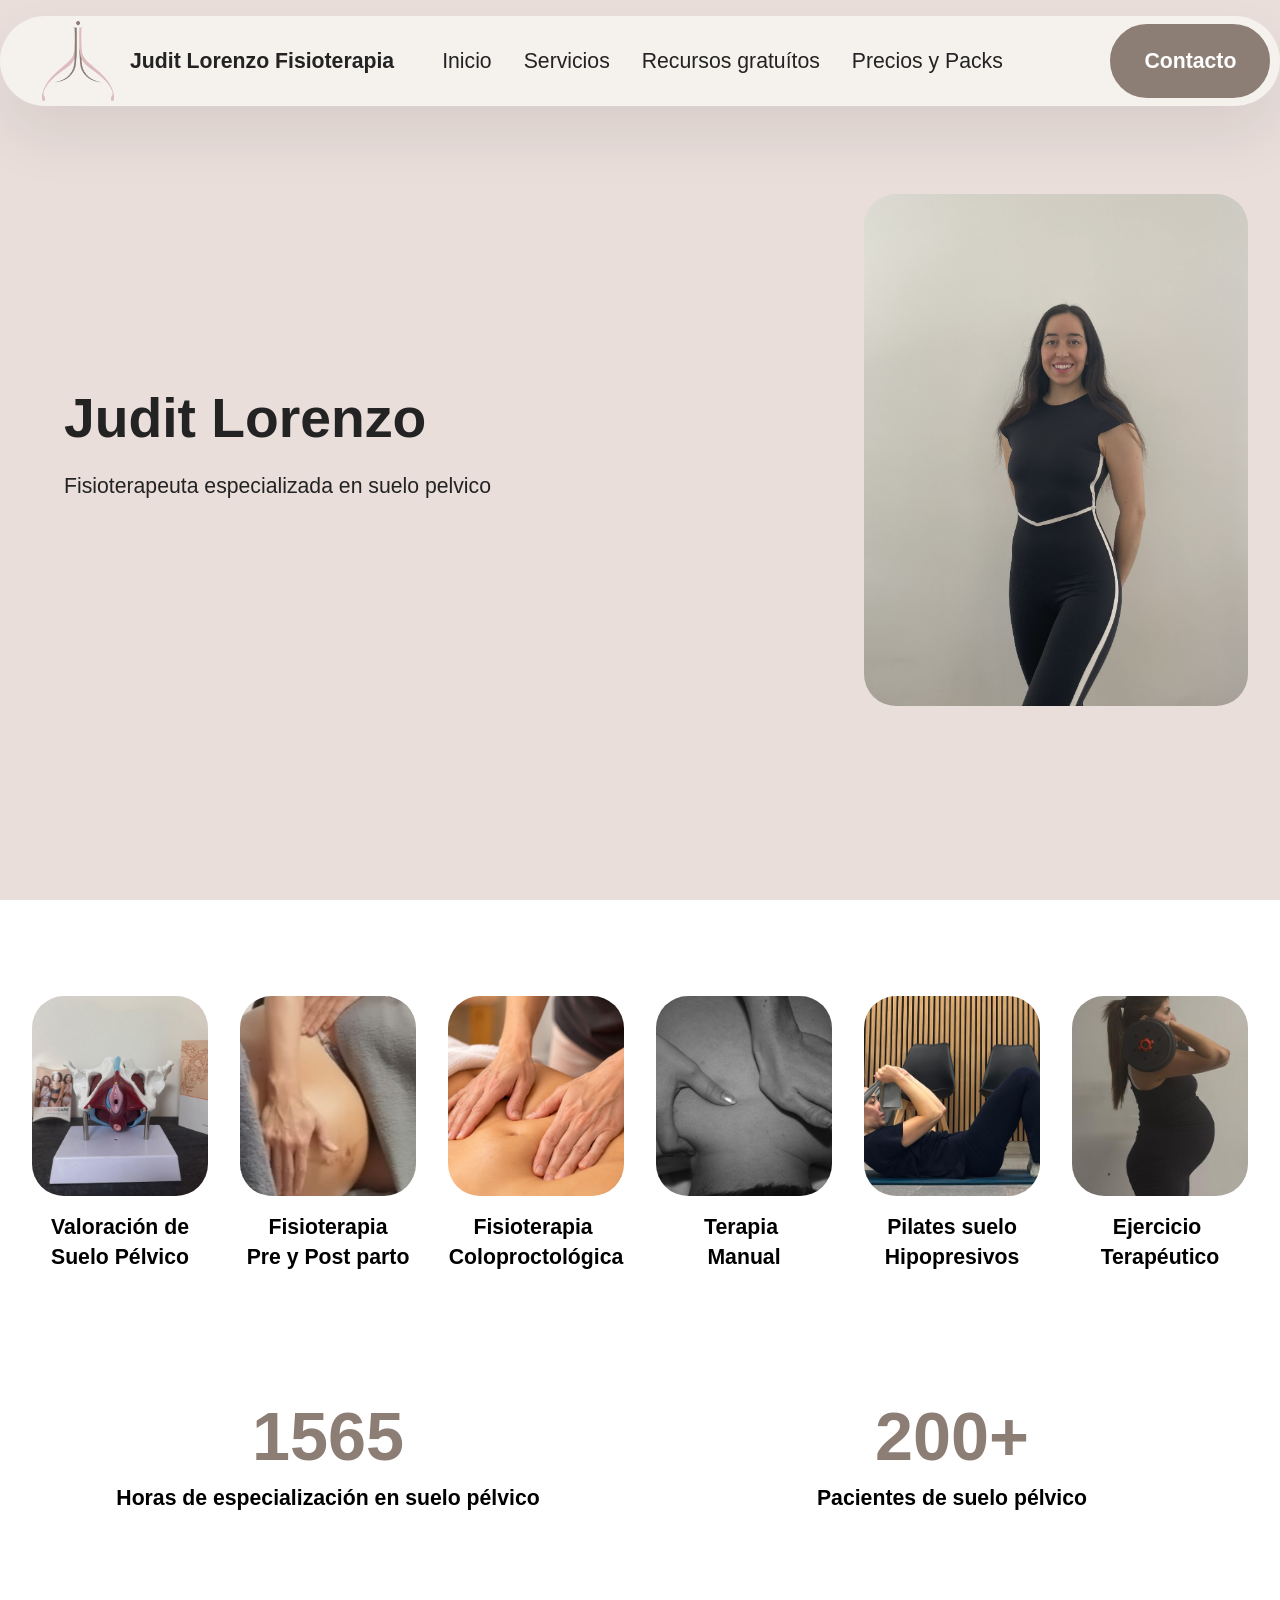
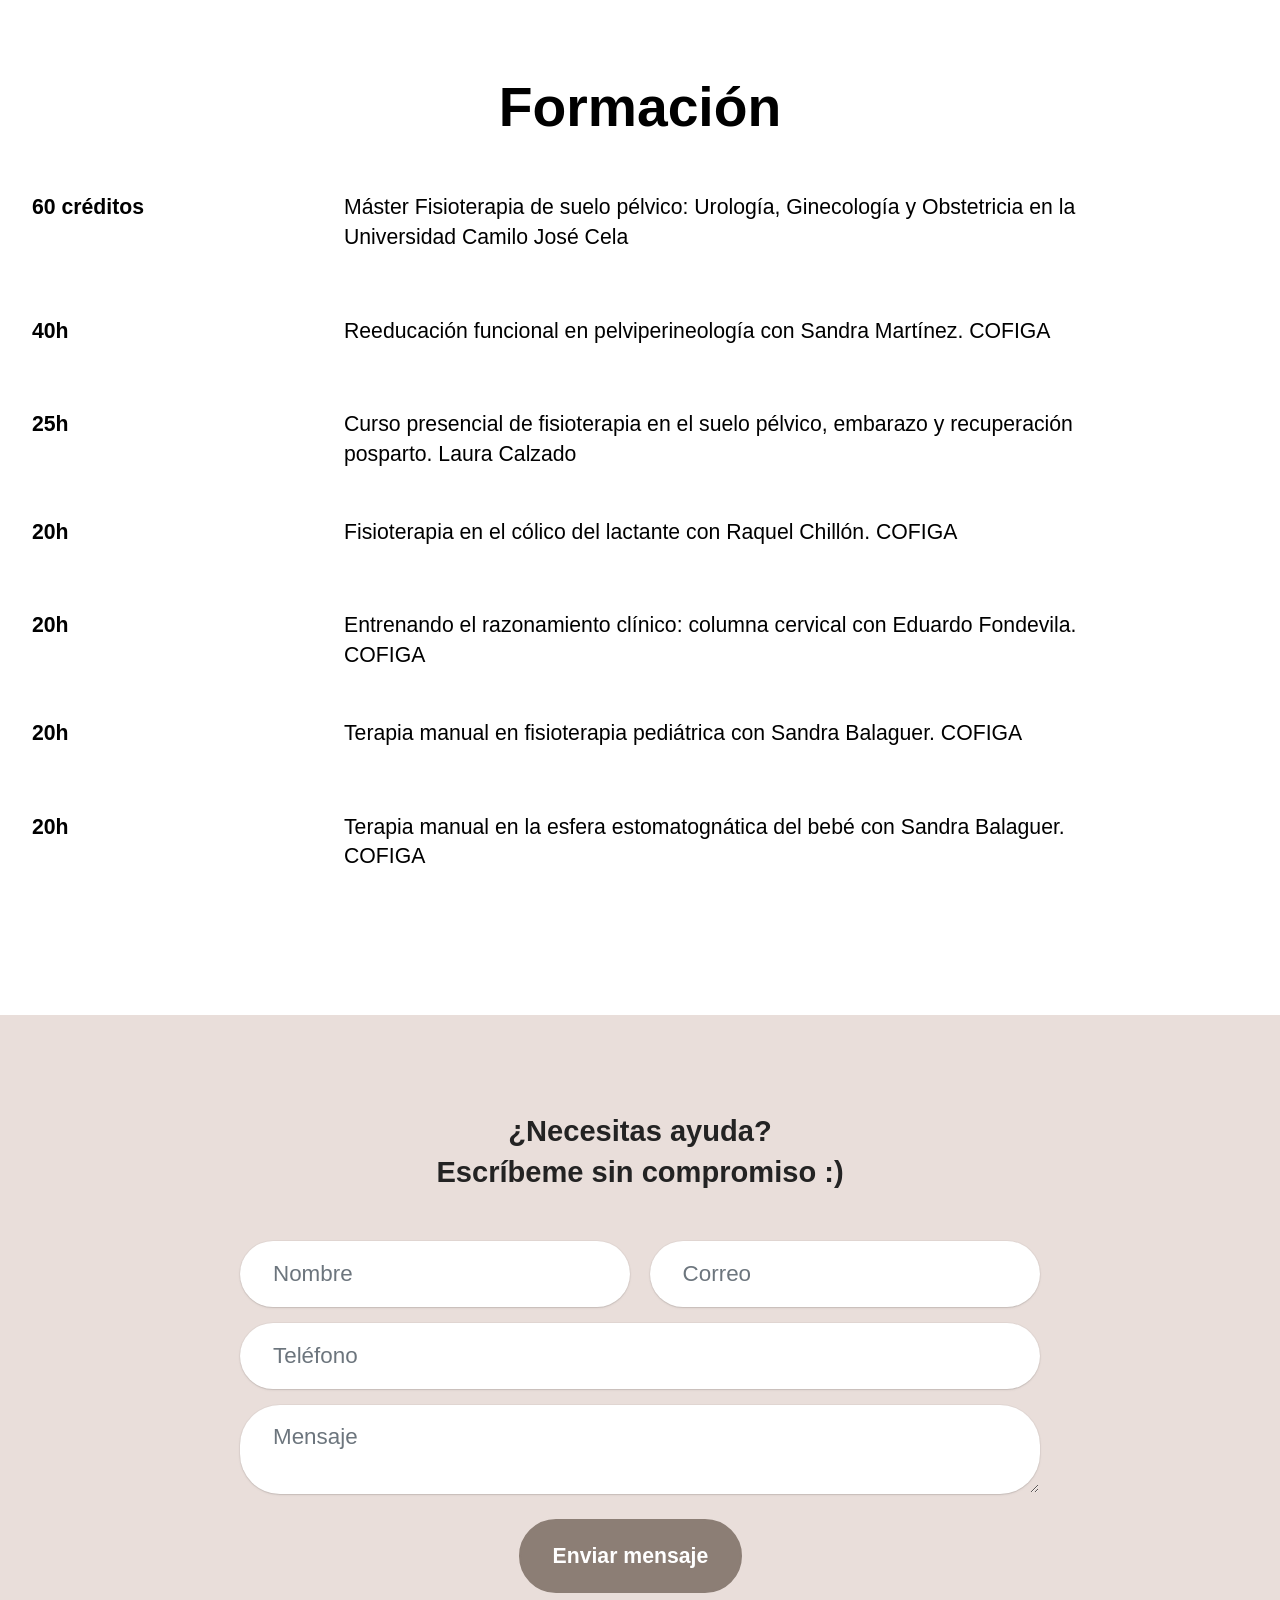
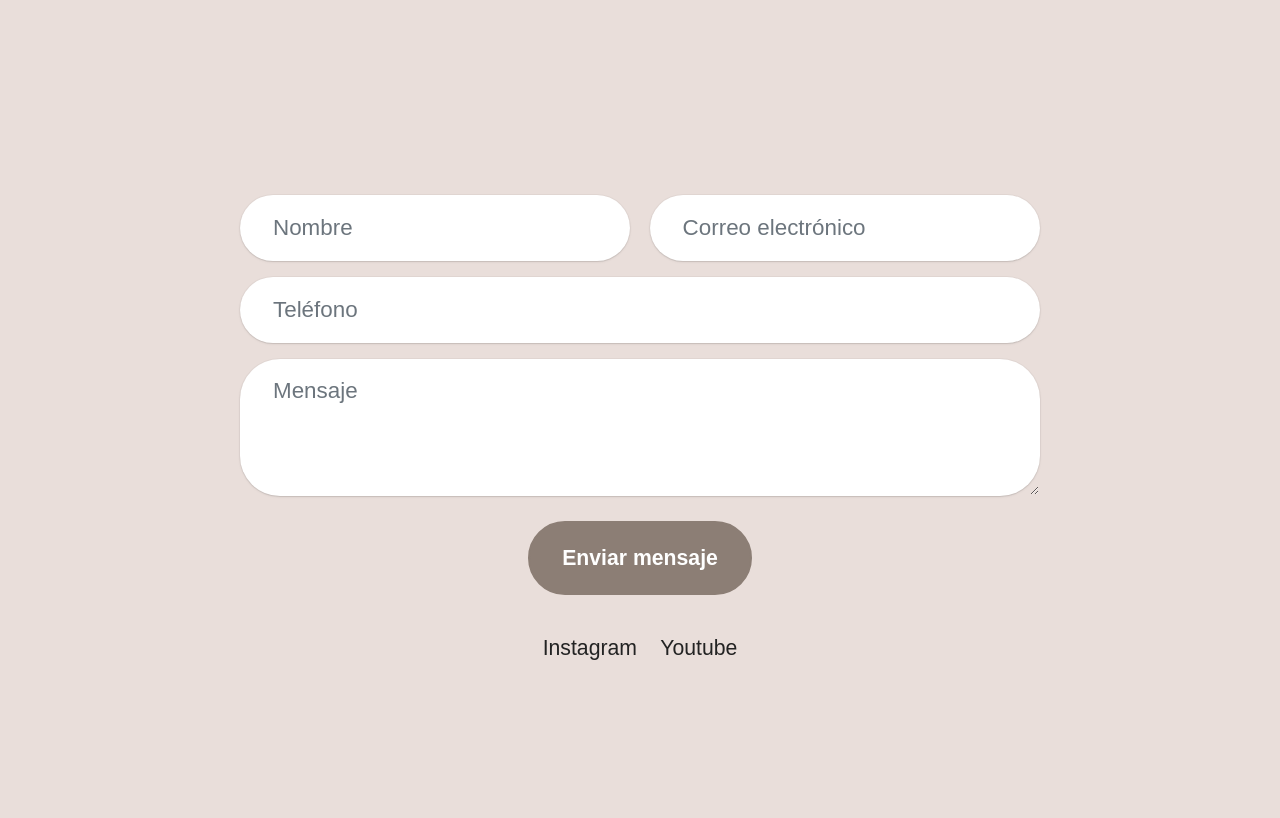
==== commit c648e5c6: "index.html" ====
--- a/index.html
+++ b/index.html
@@ -353,35 +353,38 @@
     
     
     <div class="container">
-        <div class="row justify-content-center">
-            <div class="col-12 content-head">
-                
-            </div>
-        </div>
-        <div class="row">
-            <div class="item features-without-image col-12 col-md-6 active">
-                <div class="item-wrapper">
-                    <div class="text-wrapper">
-                        <h6 class="card-title mbr-fonts-style mb-3 display-5">
-                            <strong>Teléfono</strong></h6>
-                        <p class="mbr-text mbr-fonts-style display-7">+34 603 654 140</p>
-                    </div>
-                </div>
-            </div>
-            <div class="item features-without-image col-12 col-md-6">
-                <div class="item-wrapper">
-                    <div class="text-wrapper">
-                        <h6 class="card-title mbr-fonts-style mb-3 display-5">
-                            <strong>Correo</strong></h6>
-                        <p class="mbr-text mbr-fonts-style display-7">juditlorenzofisioterapia@gmail.com</p>
-                    </div>
-                </div>
-            </div>
-            
-            
-        </div>
-    </div>
-</section>
+        
+<div class="row justify-content-center">
+    <div class="col-lg-8 mx-auto">
+        <form action="https://formsubmit.co/juditlorenzofisioterapia@gmail.com" method="POST">
+
+            <input type="hidden" name="_subject" value="Nuevo mensaje desde la web de Judit Lorenzo">
+
+            <div class="row">
+                <div class="col-md col-sm-12 form-group mb-3">
+                    <input type="text" name="name" placeholder="Nombre" class="form-control" required>
+                </div>
+
+                <div class="col-md col-sm-12 form-group mb-3">
+                    <input type="email" name="email" placeholder="Correo electrónico" class="form-control" required>
+                </div>
+
+                <div class="col-12 form-group mb-3">
+                    <input type="tel" name="phone" placeholder="Teléfono" class="form-control">
+                </div>
+
+                <div class="col-12 form-group mb-3">
+                    <textarea name="message" placeholder="Mensaje" class="form-control" rows="4" required></textarea>
+                </div>
+
+                <div class="col-lg-12 col-md-12 col-sm-12 align-center mbr-section-btn">
+                    <button type="submit" class="btn btn-primary display-7">Enviar mensaje</button>
+                </div>
+            </div>
+
+        </form>
+    </div>
+</div>
 
 <section data-bs-version="5.1" class="article11 cid-vzcldWIIG2" id="article11-14">
     
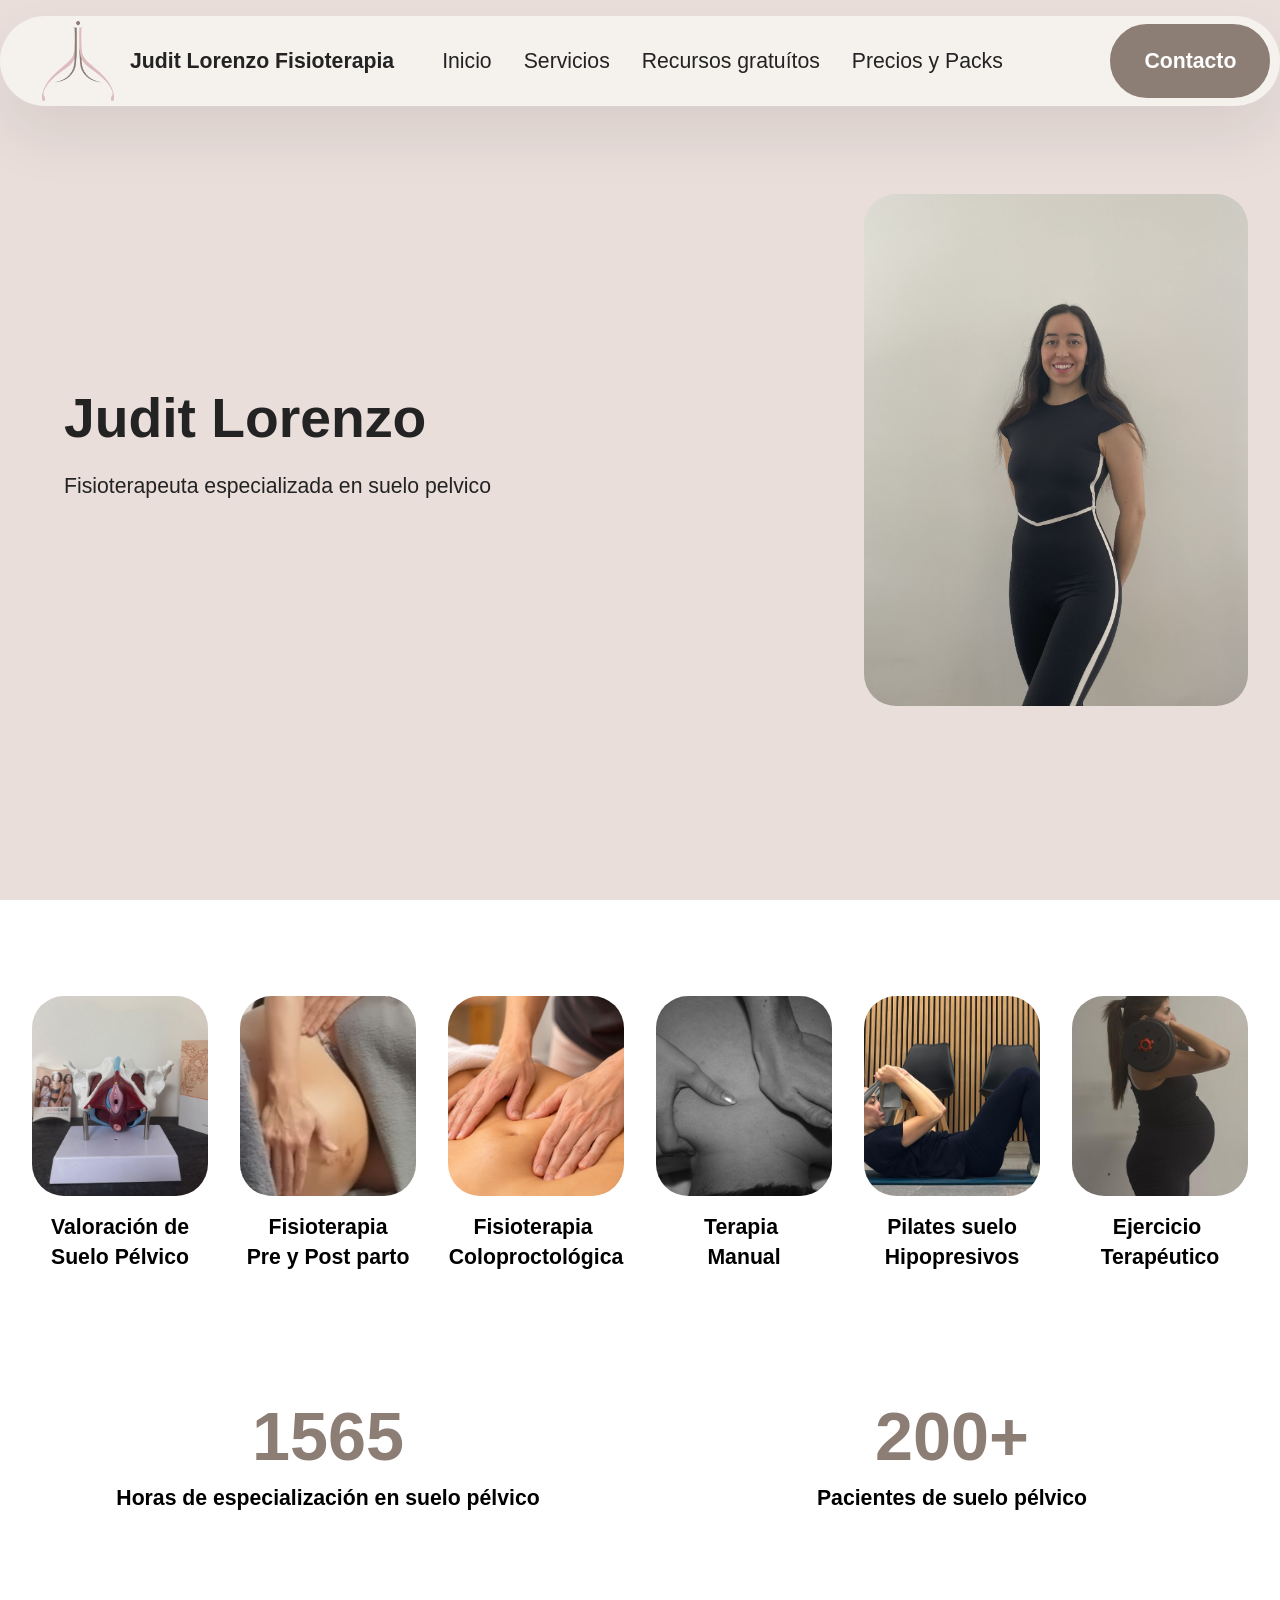
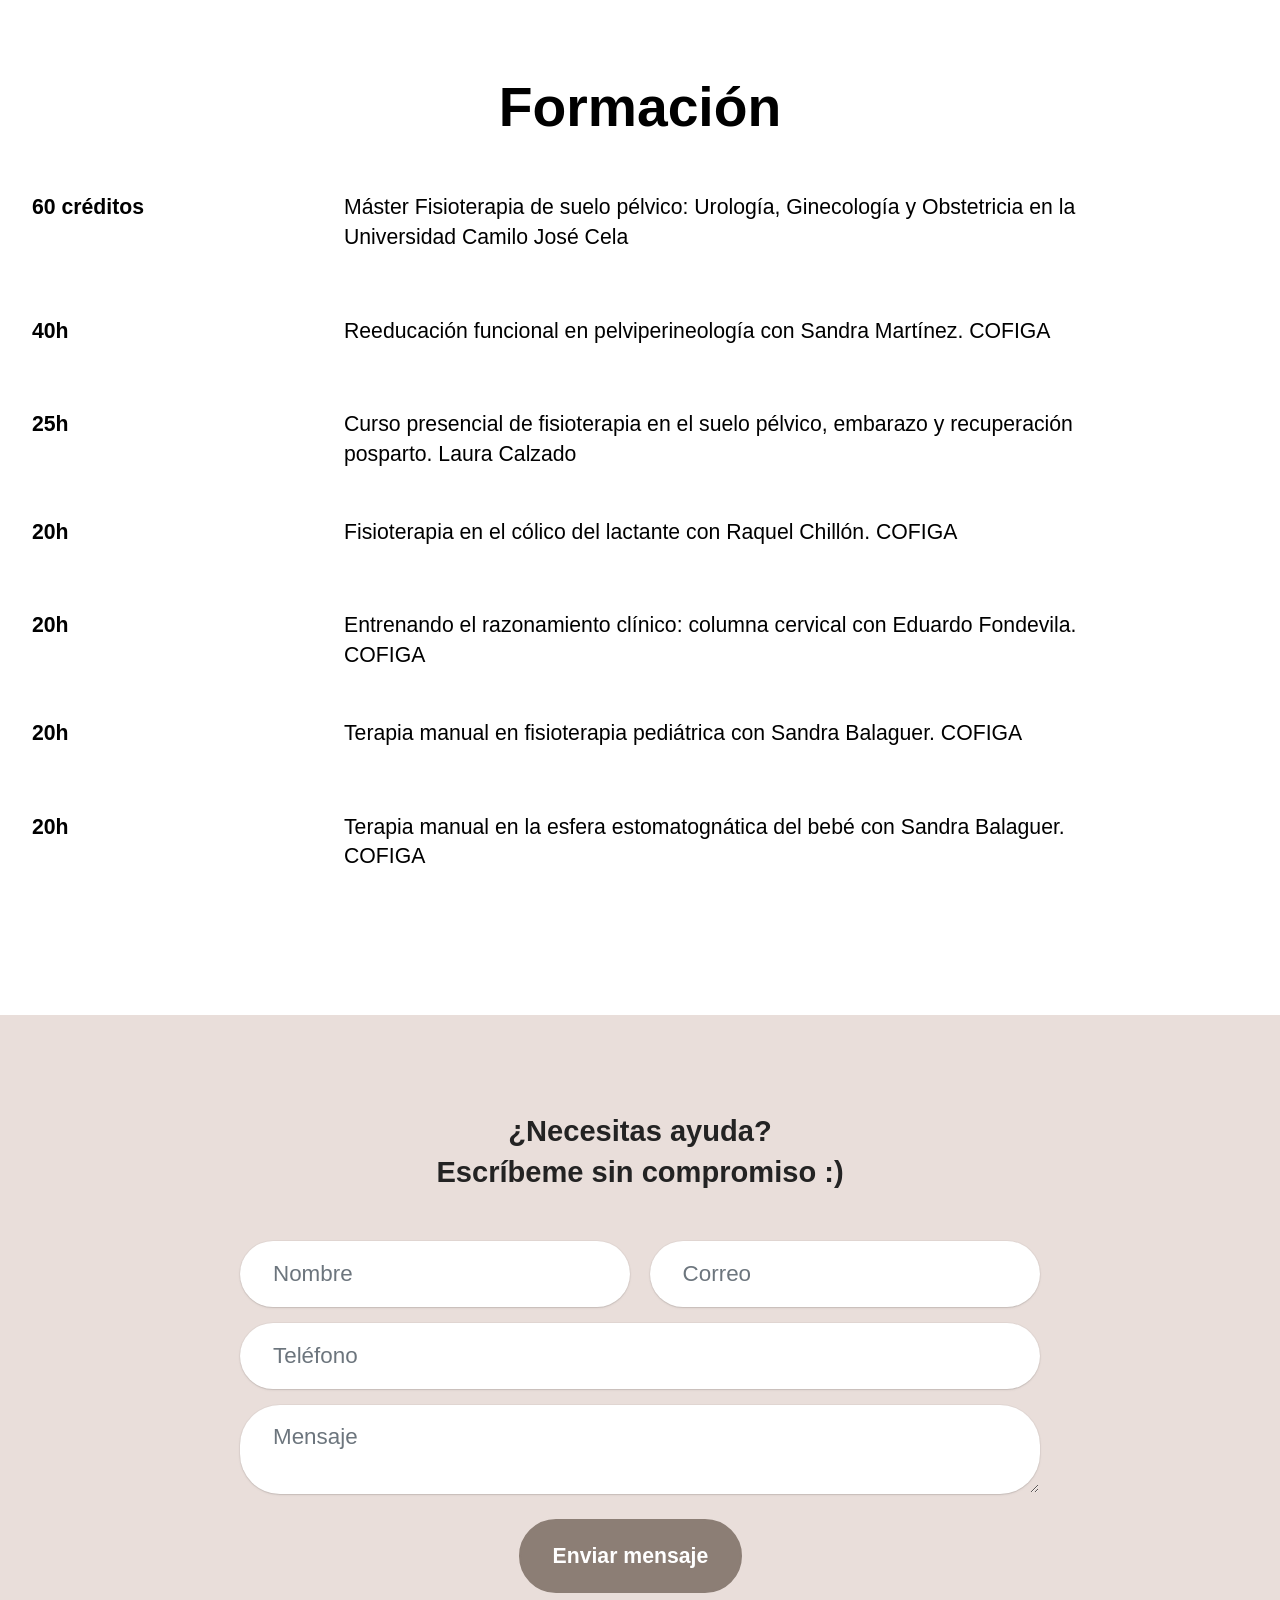
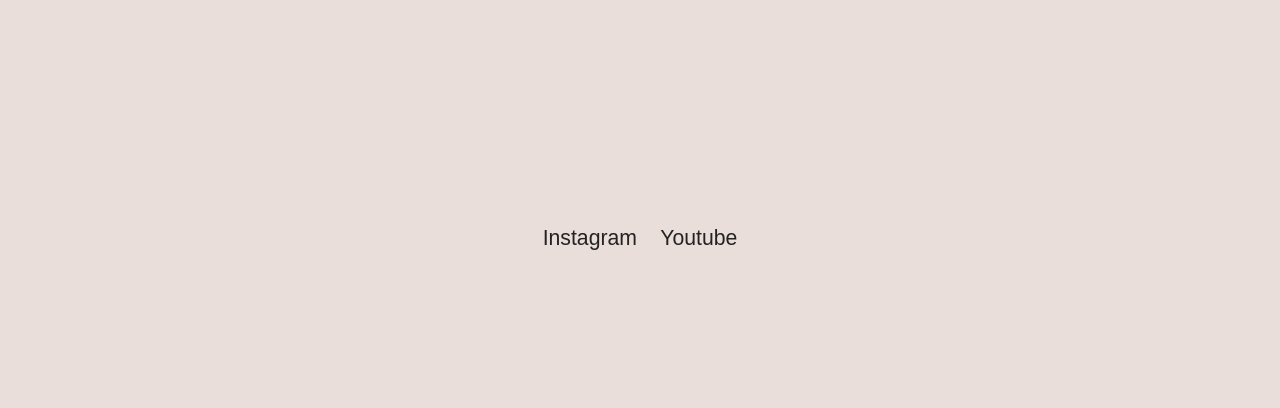
==== commit 99bda8fb: "index.html" ====
--- a/index.html
+++ b/index.html
@@ -350,41 +350,6 @@
 <section data-bs-version="5.1" class="contacts01 cid-vyR4eeDBc5" id="contacts01-6">
     
 
-    
-    
-    <div class="container">
-        
-<div class="row justify-content-center">
-    <div class="col-lg-8 mx-auto">
-        <form action="https://formsubmit.co/juditlorenzofisioterapia@gmail.com" method="POST">
-
-            <input type="hidden" name="_subject" value="Nuevo mensaje desde la web de Judit Lorenzo">
-
-            <div class="row">
-                <div class="col-md col-sm-12 form-group mb-3">
-                    <input type="text" name="name" placeholder="Nombre" class="form-control" required>
-                </div>
-
-                <div class="col-md col-sm-12 form-group mb-3">
-                    <input type="email" name="email" placeholder="Correo electrónico" class="form-control" required>
-                </div>
-
-                <div class="col-12 form-group mb-3">
-                    <input type="tel" name="phone" placeholder="Teléfono" class="form-control">
-                </div>
-
-                <div class="col-12 form-group mb-3">
-                    <textarea name="message" placeholder="Mensaje" class="form-control" rows="4" required></textarea>
-                </div>
-
-                <div class="col-lg-12 col-md-12 col-sm-12 align-center mbr-section-btn">
-                    <button type="submit" class="btn btn-primary display-7">Enviar mensaje</button>
-                </div>
-            </div>
-
-        </form>
-    </div>
-</div>
 
 <section data-bs-version="5.1" class="article11 cid-vzcldWIIG2" id="article11-14">
     
